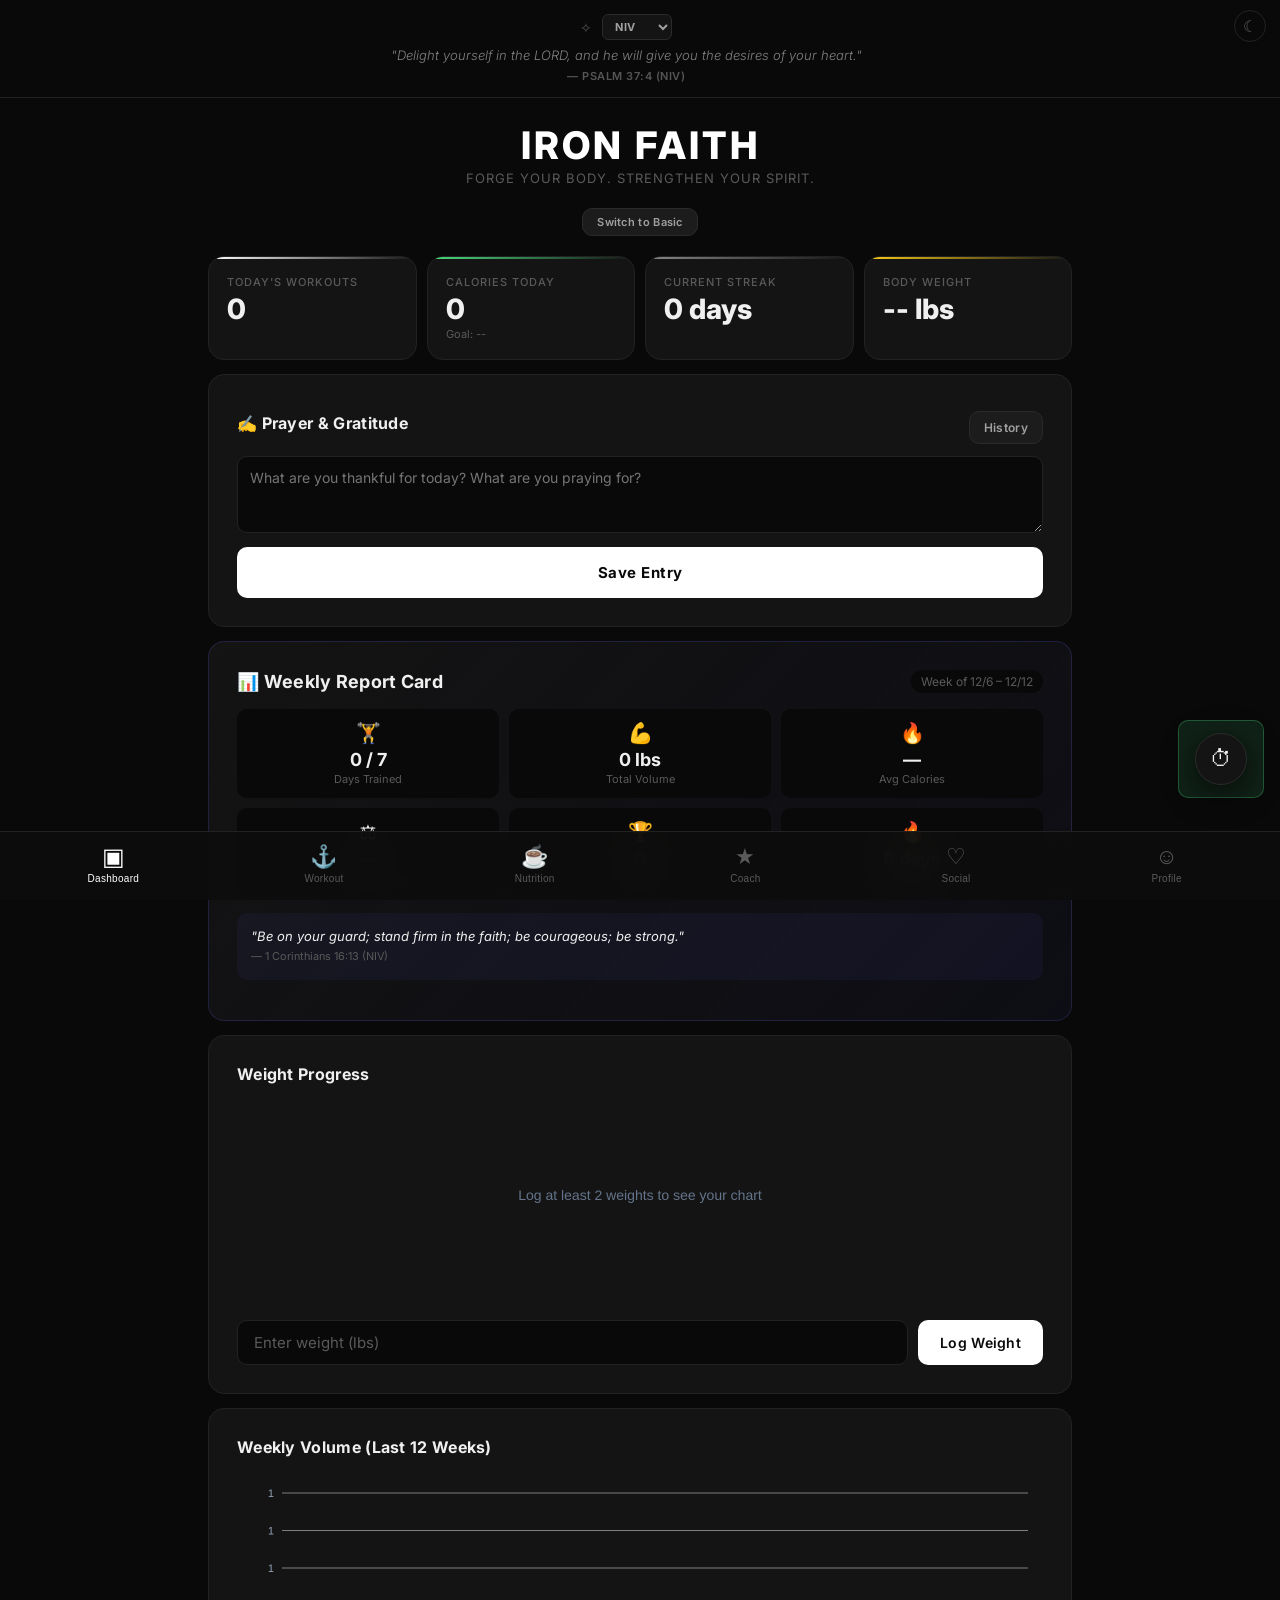
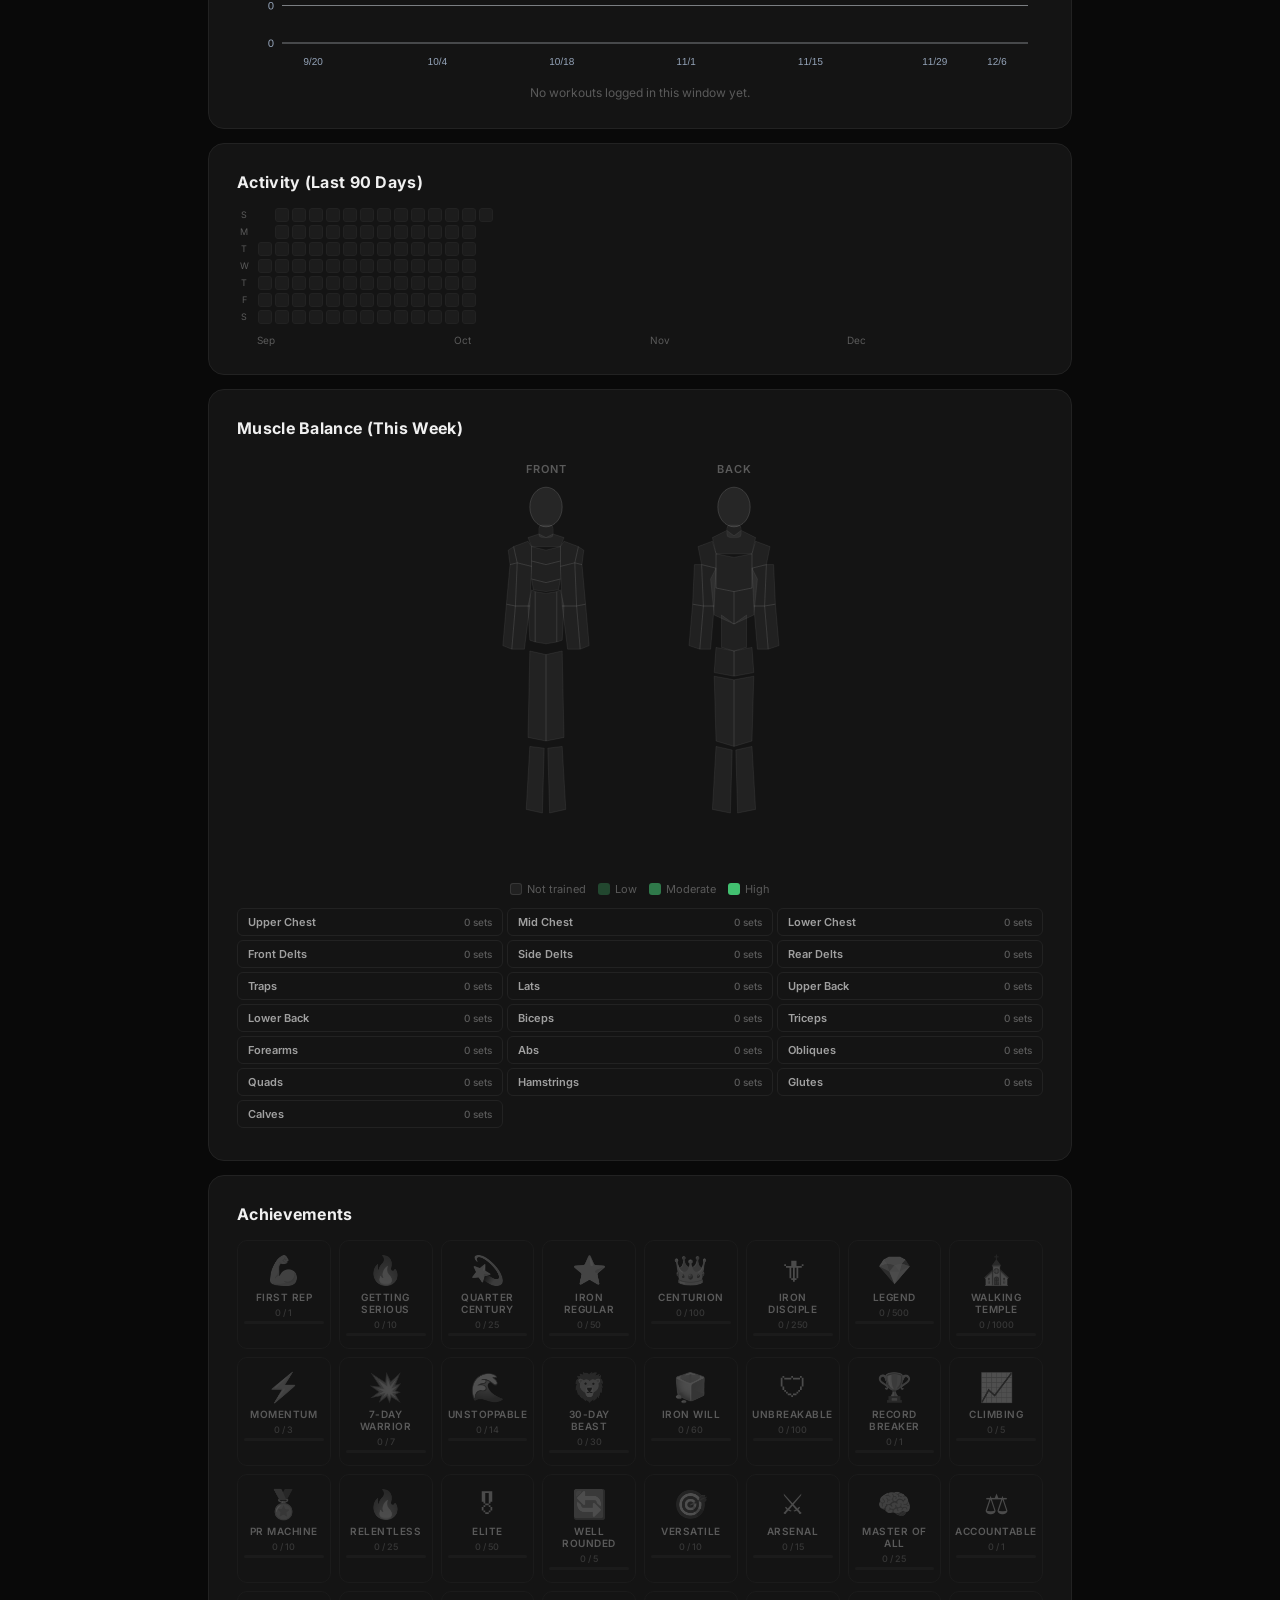
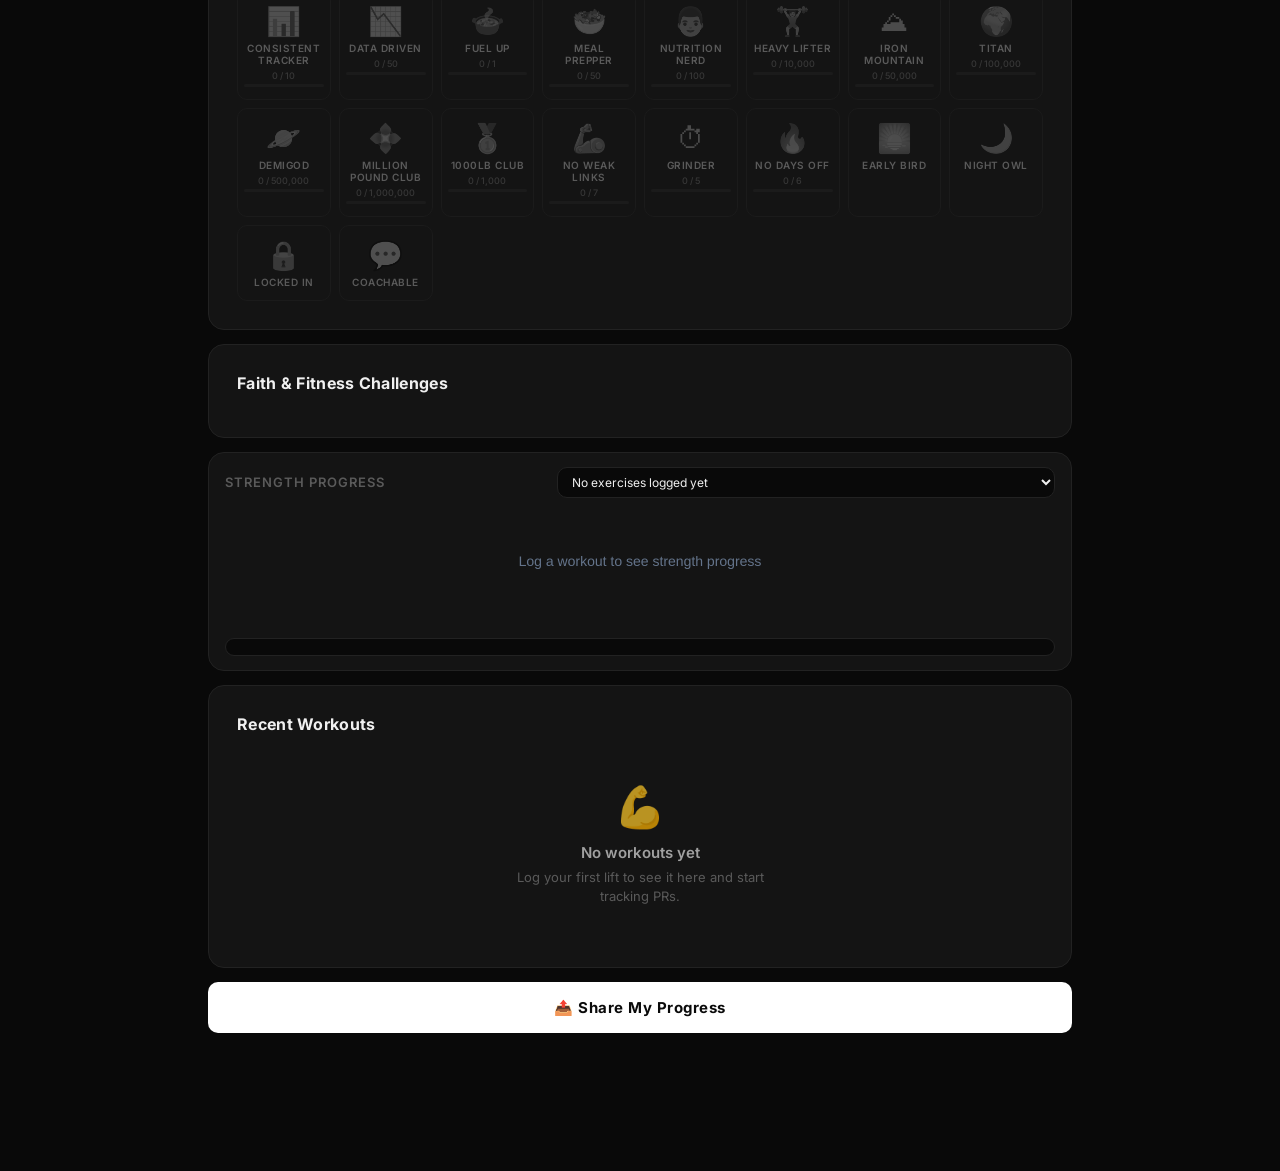
==== index.html @ ccea9f96 "Visual polish: count-up stats, streak fire, tap micro-interactions, set completion animation; compac" ====
<!DOCTYPE html>
<html lang="en">
<head>
    <meta charset="UTF-8">
    <meta name="viewport" content="width=device-width, initial-scale=1.0">
    <title>Iron Faith - Fitness & Faith Tracker</title>
    <link rel="stylesheet" href="styles.css">
    <link href="https://fonts.googleapis.com/css2?family=Inter:wght@300;400;500;600;700&display=swap" rel="stylesheet">
    <link rel="manifest" href="manifest.json">
    <meta name="theme-color" content="#1a1a1a">
    <meta name="apple-mobile-web-app-capable" content="yes">
    <meta name="apple-mobile-web-app-status-bar-style" content="black-translucent">
    <meta name="apple-mobile-web-app-title" content="Iron Faith">
    <link rel="apple-touch-icon" href="icons/icon-192.png">
</head>
<body>
    <!-- Onboarding Overlay -->
    <div id="onboarding" class="onboarding-overlay hidden">
        <div class="onboarding-content">
            <div class="onboarding-steps">
                <span class="step-dot active"></span>
                <span class="step-dot"></span>
                <span class="step-dot"></span>
                <span class="step-dot"></span>
                <span class="step-dot"></span>
                <span class="step-dot"></span>
            </div>
            <div class="onboarding-slide active" data-step="1">
                <div class="onboarding-icon">&#x2694;</div>
                <h1>Iron Faith</h1>
                <p class="onboarding-tagline">Forge your body. Strengthen your spirit.</p>
                <p class="onboarding-verse">"I can do all things through Christ who strengthens me." &mdash; Philippians 4:13</p>
                <button class="btn btn-primary btn-full" onclick="nextOnboardingStep()">Get Started</button>
            </div>
            <div class="onboarding-slide" data-step="2">
                <h2>About You</h2>
                <p class="onboarding-sub">Let's personalize your experience</p>
                <div class="form-group"><label>Your Name</label><input type="text" id="ob-name" placeholder="Enter your name"></div>
                <div class="form-group"><label>Gender</label><div class="unit-toggle"><button class="unit-btn active" id="ob-male" onclick="obSetGender('male')">Male</button><button class="unit-btn" id="ob-female" onclick="obSetGender('female')">Female</button></div></div>
                <div class="form-row"><div class="form-group"><label>Age</label><input type="number" id="ob-age" placeholder="Age"></div><div class="form-group"><label>Weight (lbs)</label><input type="number" id="ob-weight" placeholder="lbs" step="0.1"></div></div>
                <div class="form-group"><label>Height</label><div class="form-row"><input type="number" id="ob-feet" placeholder="Feet" min="3" max="8"><input type="number" id="ob-inches" placeholder="Inches" min="0" max="11"></div></div>
                <button class="btn btn-primary btn-full" onclick="nextOnboardingStep()">Continue</button>
            </div>
            <div class="onboarding-slide" data-step="3">
                <h2>Your Goals</h2>
                <p class="onboarding-sub">What are you training for?</p>
                <div class="form-group"><label>Fitness Goal</label><select id="ob-goal"><option value="lose">Lose Weight</option><option value="maintain">Maintain Weight</option><option value="gain">Build Muscle / Gain Weight</option></select></div>
                <div class="form-group"><label>Activity Level</label><select id="ob-activity"><option value="sedentary">Sedentary (little exercise)</option><option value="light">Lightly Active (1-3 days/week)</option><option value="moderate">Moderately Active (3-5 days/week)</option><option value="active">Very Active (6-7 days/week)</option></select></div>
                <button class="btn btn-primary btn-full" onclick="nextOnboardingStep()">Continue</button>
            </div>
            <div class="onboarding-slide" data-step="4">
                <h2>Your Training</h2>
                <p class="onboarding-sub">Pick what fits you best</p>
                <div class="form-group">
                    <label>Experience Level</label>
                    <div class="ob-choice-grid">
                        <button class="ob-choice" data-ob="experience" data-val="beginner" onclick="obSelectChoice('experience','beginner')">
                            <strong>Beginner</strong>
                            <span>New to lifting or under 1 year</span>
                        </button>
                        <button class="ob-choice" data-ob="experience" data-val="intermediate" onclick="obSelectChoice('experience','intermediate')">
                            <strong>Intermediate</strong>
                            <span>1-3 years consistent training</span>
                        </button>
                        <button class="ob-choice" data-ob="experience" data-val="advanced" onclick="obSelectChoice('experience','advanced')">
                            <strong>Advanced</strong>
                            <span>3+ years, know your numbers</span>
                        </button>
                    </div>
                </div>
                <button class="btn btn-primary btn-full" onclick="nextOnboardingStep()">Continue</button>
            </div>
            <div class="onboarding-slide" data-step="5">
                <h2>Where Do You Train?</h2>
                <p class="onboarding-sub">We'll match a routine to your equipment</p>
                <div class="ob-choice-grid">
                    <button class="ob-choice" data-ob="equipment" data-val="gym" onclick="obSelectChoice('equipment','gym')">
                        <strong>Full Gym</strong>
                        <span>Barbells, machines, cables</span>
                    </button>
                    <button class="ob-choice" data-ob="equipment" data-val="dumbbell" onclick="obSelectChoice('equipment','dumbbell')">
                        <strong>Dumbbells Only</strong>
                        <span>Home gym essentials</span>
                    </button>
                    <button class="ob-choice" data-ob="equipment" data-val="bodyweight" onclick="obSelectChoice('equipment','bodyweight')">
                        <strong>Bodyweight</strong>
                        <span>No equipment needed</span>
                    </button>
                    <button class="ob-choice" data-ob="equipment" data-val="band" onclick="obSelectChoice('equipment','band')">
                        <strong>Resistance Bands</strong>
                        <span>Travel friendly</span>
                    </button>
                </div>
                <button class="btn btn-primary btn-full" onclick="nextOnboardingStep()">Continue</button>
            </div>
            <div class="onboarding-slide" data-step="6">
                <div class="onboarding-icon">&#x1F4AA;</div>
                <h2>You're All Set!</h2>
                <div id="ob-summary" class="ob-summary"></div>
                <div id="ob-routine-suggestion" class="ob-routine-suggestion"></div>
                <p class="onboarding-verse">"For physical training is of some value, but godliness has value for all things." &mdash; 1 Timothy 4:8</p>
                <button class="btn btn-primary btn-full" onclick="completeOnboarding()">Start Training</button>
            </div>
        </div>
    </div>

    <div id="app">
        <!-- Daily Verse Banner -->
        <div id="verse-banner" class="verse-banner">
            <button class="theme-toggle" id="theme-toggle" onclick="toggleTheme()" title="Toggle dark/light mode">&#x263C;</button>
            <div class="verse-top-row">
                <span class="verse-icon">&#x2727;</span>
                <select id="bible-version" class="bible-select" onchange="setBibleVersion(this.value)">
                    <option value="NIV">NIV</option>
                    <option value="KJV">KJV</option>
                    <option value="ESV">ESV</option>
                    <option value="NKJV">NKJV</option>
                    <option value="NLT">NLT</option>
                    <option value="NASB">NASB</option>
                </select>
            </div>
            <p id="daily-verse" class="verse-text"></p>
            <p id="verse-ref" class="verse-ref"></p>
        </div>

        <!-- Header -->
        <header class="app-header">
            <h1>Iron Faith</h1>
            <p class="tagline">Forge your body. Strengthen your spirit.</p>
            <div class="header-actions">
                <a href="basic.html" class="btn btn-sm btn-secondary" style="text-decoration:none;font-size:11px;padding:6px 14px;">Switch to Basic</a>
                <button class="btn btn-sm btn-primary" id="install-btn" onclick="installApp()" style="display:none" title="Install Iron Faith">&#x2B07; Install</button>
            </div>
        </header>

        <!-- Tab Navigation -->
        <nav class="tab-nav">
            <button class="tab-btn active" data-tab="dashboard">
                <span class="tab-icon">&#x25A3;</span>
                <span>Dashboard</span>
            </button>
            <button class="tab-btn" data-tab="workout">
                <span class="tab-icon">&#x2693;</span>
                <span>Workout</span>
            </button>
            <button class="tab-btn" data-tab="calories">
                <span class="tab-icon">&#x2615;</span>
                <span>Nutrition</span>
            </button>
            <button class="tab-btn" data-tab="coach">
                <span class="tab-icon">&#x2605;</span>
                <span>Coach</span>
            </button>
            <button class="tab-btn" data-tab="social">
                <span class="tab-icon">&#x2661;</span>
                <span>Social</span>
            </button>
            <button class="tab-btn" data-tab="profile">
                <span class="tab-icon">&#x263A;</span>
                <span>Profile</span>
            </button>
        </nav>

        <!-- Dashboard Tab -->
        <section id="dashboard" class="tab-content active">
            <div class="stats-grid">
                <div class="stat-card primary">
                    <h3>Today's Workouts</h3>
                    <p class="stat-number" id="today-workouts">0</p>
                </div>
                <div class="stat-card success">
                    <h3>Calories Today</h3>
                    <p class="stat-number" id="today-calories">0</p>
                    <p class="stat-sub" id="calorie-goal-text">Goal: --</p>
                </div>
                <div class="stat-card accent">
                    <h3>Current Streak</h3>
                    <p class="stat-number" id="streak-count">0 days</p>
                </div>
                <div class="stat-card warning">
                    <h3>Body Weight</h3>
                    <p class="stat-number" id="current-weight">-- lbs</p>
                </div>
            </div>

            <div class="card prayer-journal-card">
                <div class="prayer-journal-header">
                    <h2>&#x270D; Prayer &amp; Gratitude</h2>
                    <button class="btn btn-sm btn-secondary" onclick="togglePrayerHistory()" id="prayer-history-toggle">History</button>
                </div>
                <textarea id="prayer-journal-input" placeholder="What are you thankful for today? What are you praying for?" rows="3"></textarea>
                <button class="btn btn-primary btn-full" onclick="savePrayerEntry()">Save Entry</button>
                <div id="prayer-journal-history" class="prayer-journal-history hidden"></div>
            </div>

            <div class="card weekly-report-card" id="weekly-report" style="display:none;">
                <div class="report-header">
                    <h2>&#x1F4CA; Weekly Report Card</h2>
                    <span class="report-week" id="report-week"></span>
                </div>
                <div class="report-stats-grid" id="report-stats-grid"></div>
                <div class="report-verse" id="report-verse"></div>
            </div>

            <div class="card">
                <h2>Weight Progress</h2>
                <canvas id="weight-chart" height="200"></canvas>
                <div class="weight-input-row">
                    <input type="number" id="weight-input" placeholder="Enter weight (lbs)" step="0.1">
                    <button class="btn btn-primary" onclick="logWeight()">Log Weight</button>
                </div>
            </div>

            <div class="card">
                <h2>Weekly Volume (Last 12 Weeks)</h2>
                <canvas id="volume-chart" height="200"></canvas>
                <p class="chart-caption" id="volume-caption"></p>
            </div>

            <div class="card">
                <h2>Activity (Last 90 Days)</h2>
                <div id="calendar-heatmap"></div>
            </div>

            <div class="card">
                <h2>Muscle Balance (This Week)</h2>
                <div id="muscle-heatmap"></div>
            </div>

            <div class="card">
                <h2>Achievements</h2>
                <div id="achievements-grid" class="achievements-grid"></div>
            </div>

            <div class="card">
                <h2>Faith &amp; Fitness Challenges</h2>
                <div id="challenges-container"></div>
            </div>

            <div class="card strength-progress-compact">
                <div class="strength-compact-header">
                    <h3>Strength Progress</h3>
                    <select id="strength-exercise-select"></select>
                </div>
                <canvas id="strength-chart" height="120"></canvas>
                <div id="strength-pr-summary" class="strength-pr-summary"></div>
            </div>

            <div class="card">
                <h2>Recent Workouts</h2>
                <div id="recent-workouts" class="recent-list">
                    <div class="empty-state-card">
                        <div class="empty-state-icon">&#x1F4AA;</div>
                        <p class="empty-state-title">No workouts yet</p>
                        <p class="empty-state-sub">Log your first lift to see it here and start tracking PRs.</p>
                    </div>
                </div>
            </div>

            <button class="btn btn-primary btn-full share-progress-btn" onclick="shareProgress()">&#x1F4E4; Share My Progress</button>
        </section>

        <!-- Workout Tab -->
        <section id="workout" class="tab-content">
            <!-- Workout Hub -->
            <div class="card workout-hub" id="workout-hub-card">
                <div id="todays-workout-banner"></div>
                <div class="hub-grid">
                    <button class="hub-btn" onclick="showHubView('routines')">
                        <span class="hub-icon">&#x1F4D6;</span>
                        <span class="hub-label">My Routines</span>
                    </button>
                    <button class="hub-btn" onclick="showHubView('explore')">
                        <span class="hub-icon">&#x1F50D;</span>
                        <span class="hub-label">Explore</span>
                    </button>
                    <button class="hub-btn" onclick="showHubView('builder')">
                        <span class="hub-icon">&#x270F;</span>
                        <span class="hub-label">Build Routine</span>
                    </button>
                    <button class="hub-btn hub-btn-empty" onclick="showHubView('empty')">
                        <span class="hub-icon">&#x1F4AA;</span>
                        <span class="hub-label">Empty Workout</span>
                    </button>
                </div>
            </div>

            <!-- Hub: My Routines -->
            <div id="hub-routines" class="hub-view hidden">
                <div class="card">
                    <div class="hub-view-header">
                        <h2>My Routines</h2>
                        <button class="btn btn-secondary btn-sm" onclick="hideHubView()">Back</button>
                    </div>
                    <div id="my-routines-list"></div>
                </div>
            </div>

            <!-- Hub: Explore -->
            <div id="hub-explore" class="hub-view hidden">
                <div class="card">
                    <div class="hub-view-header">
                        <h2>Explore Routines</h2>
                        <button class="btn btn-secondary btn-sm" onclick="hideHubView()">Back</button>
                    </div>
                    <div class="explore-filters">
                        <select id="filter-category" onchange="renderExplore()">
                            <option value="">All Categories</option>
                        </select>
                        <select id="filter-level" onchange="renderExplore()">
                            <option value="">All Levels</option>
                            <option value="beginner">Beginner</option>
                            <option value="intermediate">Intermediate</option>
                            <option value="advanced">Advanced</option>
                        </select>
                    </div>
                    <div id="explore-routines-list"></div>
                </div>
            </div>

            <!-- Hub: Routine Detail -->
            <div id="hub-routine-detail" class="hub-view hidden">
                <div class="card">
                    <div class="hub-view-header">
                        <h2 id="routine-detail-title">Routine</h2>
                        <button class="btn btn-secondary btn-sm" onclick="backToRoutineList()">Back</button>
                    </div>
                    <p id="routine-detail-desc" class="routine-detail-desc"></p>
                    <div id="routine-detail-days"></div>
                    <button class="btn btn-secondary btn-full" id="save-routine-btn" style="margin-top:12px;display:none" onclick="saveRoutineToMine()">+ Save to My Routines</button>
                </div>
            </div>

            <!-- Hub: Builder -->
            <div id="hub-builder" class="hub-view hidden">
                <div class="card">
                    <div class="hub-view-header">
                        <h2>Build Your Own Routine</h2>
                        <button class="btn btn-secondary btn-sm" onclick="hideHubView()">Back</button>
                    </div>
                    <div class="form-group">
                        <label>Routine Name</label>
                        <input type="text" id="builder-name" placeholder="My Custom Routine">
                    </div>
                    <div id="builder-days"></div>
                    <button class="btn btn-secondary btn-full" onclick="builderAddDay()" style="margin-top:8px">+ Add Day</button>
                    <button class="btn btn-primary btn-full" onclick="saveBuiltRoutine()" style="margin-top:8px">Save Routine</button>
                </div>
            </div>

            <!-- Active Workout Session -->
            <div id="active-workout" class="card hidden">
                <div class="active-workout-header">
                    <div>
                        <h2 id="active-workout-title">Workout</h2>
                        <span class="active-workout-time" id="active-workout-time">0:00</span>
                    </div>
                    <button class="btn btn-secondary btn-sm" onclick="endActiveWorkout()">End</button>
                </div>
                <div id="active-rest-timer" class="rest-timer hidden">
                    <span id="rest-timer-text">Rest: 0:00</span>
                    <button class="btn btn-secondary btn-sm" onclick="skipRest()">Skip</button>
                </div>
                <div id="active-exercises"></div>
                <button class="btn btn-primary btn-full" onclick="finishActiveWorkout()" style="margin-top:14px">Finish Workout</button>
            </div>

            <!-- Template Session (legacy, hidden) -->
            <div id="template-session" class="card hidden">
                <div class="template-session-header">
                    <h2 id="template-session-title">Routine Session</h2>
                    <button class="btn btn-secondary btn-sm" onclick="cancelTemplateSession()">Cancel</button>
                </div>
                <div id="template-exercises"></div>
                <button class="btn btn-primary btn-full" onclick="finishTemplateSession()" style="margin-top:14px">Finish Workout</button>
            </div>

            <div class="card" id="log-workout-card">
                <h2>Log Workout</h2>
                <div class="form-group">
                    <label>Exercise Name</label>
                    <input type="text" id="exercise-name" placeholder="e.g., Bench Press" list="exercise-suggestions">
                    <datalist id="exercise-suggestions">
                        <!-- Chest -->
                        <option value="Bench Press">
                        <option value="Incline Bench Press">
                        <option value="Decline Bench Press">
                        <option value="Dumbbell Bench Press">
                        <option value="Incline Dumbbell Press">
                        <option value="Dumbbell Fly">
                        <option value="Cable Fly">
                        <option value="Chest Dips">
                        <option value="Push-ups">
                        <option value="Machine Chest Press">
                        <option value="Pec Deck">
                        <!-- Back -->
                        <option value="Deadlift">
                        <option value="Romanian Deadlift">
                        <option value="Sumo Deadlift">
                        <option value="Barbell Row">
                        <option value="Dumbbell Row">
                        <option value="Pendlay Row">
                        <option value="T-Bar Row">
                        <option value="Seated Cable Row">
                        <option value="Lat Pulldown">
                        <option value="Pull-ups">
                        <option value="Chin-ups">
                        <option value="Face Pulls">
                        <option value="Straight Arm Pulldown">
                        <option value="Hyperextensions">
                        <option value="Good Mornings">
                        <!-- Shoulders -->
                        <option value="Overhead Press">
                        <option value="Seated Dumbbell Press">
                        <option value="Arnold Press">
                        <option value="Lateral Raises">
                        <option value="Front Raises">
                        <option value="Rear Delt Fly">
                        <option value="Cable Lateral Raise">
                        <option value="Upright Row">
                        <option value="Shrugs">
                        <option value="Barbell Shrugs">
                        <option value="Machine Shoulder Press">
                        <!-- Legs -->
                        <option value="Squat">
                        <option value="Front Squat">
                        <option value="Goblet Squat">
                        <option value="Bulgarian Split Squat">
                        <option value="Hack Squat">
                        <option value="Leg Press">
                        <option value="Lunges">
                        <option value="Walking Lunges">
                        <option value="Reverse Lunges">
                        <option value="Leg Extension">
                        <option value="Leg Curl">
                        <option value="Seated Leg Curl">
                        <option value="Hip Thrust">
                        <option value="Glute Bridge">
                        <option value="Calf Raises">
                        <option value="Seated Calf Raise">
                        <option value="Step-ups">
                        <option value="Box Jumps">
                        <option value="Leg Press Calf Raise">
                        <!-- Arms -->
                        <option value="Bicep Curls">
                        <option value="Hammer Curls">
                        <option value="Preacher Curls">
                        <option value="Concentration Curls">
                        <option value="Incline Dumbbell Curl">
                        <option value="EZ Bar Curl">
                        <option value="Cable Curl">
                        <option value="Spider Curls">
                        <option value="Tricep Pushdown">
                        <option value="Overhead Tricep Extension">
                        <option value="Skull Crushers">
                        <option value="Close Grip Bench Press">
                        <option value="Tricep Dips">
                        <option value="Tricep Kickbacks">
                        <option value="Cable Overhead Extension">
                        <option value="Diamond Push-ups">
                        <!-- Core -->
                        <option value="Plank">
                        <option value="Crunches">
                        <option value="Hanging Leg Raise">
                        <option value="Cable Crunch">
                        <option value="Ab Wheel Rollout">
                        <option value="Russian Twist">
                        <option value="Bicycle Crunches">
                        <option value="Leg Raises">
                        <option value="Woodchoppers">
                        <option value="Pallof Press">
                        <option value="Dead Bug">
                        <option value="Mountain Climbers">
                        <!-- Compound / Olympic -->
                        <option value="Power Clean">
                        <option value="Clean and Jerk">
                        <option value="Snatch">
                        <option value="Thruster">
                        <option value="Kettlebell Swing">
                        <option value="Turkish Get-up">
                        <option value="Farmers Walk">
                        <!-- Cardio / Conditioning -->
                        <option value="Battle Ropes">
                        <option value="Sled Push">
                        <option value="Sled Pull">
                        <option value="Burpees">
                        <option value="Jump Rope">
                        <option value="Rowing Machine">
                    </datalist>
                </div>

                <div id="sets-container">
                    <div class="set-row" data-set="1">
                        <span class="set-label">Set 1</span>
                        <input type="number" class="set-weight" placeholder="Weight" step="2.5">
                        <span class="x-label">x</span>
                        <input type="number" class="set-reps" placeholder="Reps">
                    </div>
                </div>

                <div class="btn-row">
                    <button class="btn btn-secondary" onclick="addSet()">+ Add Set</button>
                    <button class="btn btn-secondary" onclick="removeSet()">- Remove Set</button>
                </div>

                <button class="btn btn-primary btn-full" onclick="logExercise()">Save Exercise</button>
            </div>

            <!-- Progressive Overload Tracker -->
            <div class="card">
                <h2>Progressive Overload Tracker</h2>
                <p class="card-description">Track your strength gains over time</p>
                <div class="form-group">
                    <label>Select Exercise</label>
                    <select id="overload-exercise" onchange="showOverloadData()">
                        <option value="">-- Choose Exercise --</option>
                    </select>
                </div>
                <div id="overload-display">
                    <div id="overload-stats" class="overload-stats hidden">
                        <div class="overload-stat">
                            <span class="label">First Logged</span>
                            <span class="value" id="overload-first">--</span>
                        </div>
                        <div class="overload-stat">
                            <span class="label">Best Weight</span>
                            <span class="value" id="overload-best">--</span>
                        </div>
                        <div class="overload-stat">
                            <span class="label">Latest Weight</span>
                            <span class="value" id="overload-latest">--</span>
                        </div>
                        <div class="overload-stat progress-stat">
                            <span class="label">Progress</span>
                            <span class="value" id="overload-progress">--</span>
                        </div>
                    </div>
                    <canvas id="overload-chart" height="200" class="hidden"></canvas>
                </div>
            </div>

            <!-- Today's Session -->
            <div class="card">
                <h2>Today's Session</h2>
                <div id="todays-exercises" class="exercise-log">
                    <div class="empty-state-card">
                        <div class="empty-state-icon">&#x2693;</div>
                        <p class="empty-state-title">Nothing logged today</p>
                        <p class="empty-state-sub">Pick a routine from the hub above or log a freestyle exercise below.</p>
                    </div>
                </div>
            </div>
            <button class="btn btn-secondary btn-full" onclick="saveAsTemplate()" id="save-template-btn" style="display:none">Save Session as Routine</button>

            <!-- Custom Exercises -->
            <div class="card">
                <div class="custom-exercises-header" onclick="toggleCustomExercises()">
                    <h2>My Custom Exercises</h2>
                    <span class="toggle-arrow" id="custom-ex-arrow">&#x25BC;</span>
                </div>
                <div id="custom-exercises-panel" class="hidden">
                    <div class="custom-ex-form">
                        <input type="text" id="custom-ex-name" placeholder="Exercise name">
                        <select id="custom-ex-muscle">
                            <option value="chest">Chest</option>
                            <option value="back">Back</option>
                            <option value="shoulders">Shoulders</option>
                            <option value="legs">Legs</option>
                            <option value="biceps">Biceps</option>
                            <option value="triceps">Triceps</option>
                            <option value="core">Core</option>
                        </select>
                        <button class="btn btn-primary btn-sm" onclick="addCustomExercise()">Add</button>
                    </div>
                    <div id="custom-exercises-list" class="custom-exercises-list"></div>
                </div>
            </div>
        </section>

        <!-- Calories Tab -->
        <section id="calories" class="tab-content">
            <div class="card">
                <h2>Log Meal</h2>
                <div class="form-group" style="position:relative;">
                    <label>Meal / Food Name</label>
                    <input type="text" id="meal-name" placeholder="e.g., Chicken Breast" autocomplete="off" oninput="onFoodSearch(this.value)" onfocus="onFoodSearch(this.value)">
                    <div id="food-suggestions" class="food-suggestions"></div>
                </div>
                <div id="food-serving-row" class="form-row" style="display:none;">
                    <div class="form-group">
                        <label>Serving Size</label>
                        <span id="food-serving-label" style="font-size:12px;color:var(--text-muted);display:block;margin-bottom:4px;"></span>
                        <input type="number" id="food-servings" value="1" min="0.25" step="0.25" placeholder="# of servings" oninput="onServingsChange()">
                    </div>
                </div>
                <div class="form-row">
                    <div class="form-group">
                        <label>Calories</label>
                        <input type="number" id="meal-calories" placeholder="kcal">
                    </div>
                    <div class="form-group">
                        <label>Protein (g)</label>
                        <input type="number" id="meal-protein" placeholder="g">
                    </div>
                </div>
                <div class="form-row">
                    <div class="form-group">
                        <label>Carbs (g)</label>
                        <input type="number" id="meal-carbs" placeholder="g">
                    </div>
                    <div class="form-group">
                        <label>Fat (g)</label>
                        <input type="number" id="meal-fat" placeholder="g">
                    </div>
                </div>
                <div class="form-row" style="gap:8px;">
                    <button class="btn btn-primary btn-full" onclick="logMeal()">Log Meal</button>
                    <button class="btn btn-secondary btn-full" onclick="openBarcodeScanner()" style="flex:0 0 auto;padding:10px 16px;" title="Scan Barcode">&#x1F4F7; Scan</button>
                </div>
            </div>

            <!-- Barcode Scanner Modal -->
            <div id="barcode-modal" class="barcode-modal" style="display:none;">
                <div class="barcode-modal-content">
                    <div class="barcode-modal-header">
                        <h3>Scan Barcode</h3>
                        <button class="btn btn-secondary" onclick="closeBarcodeScanner()" style="padding:4px 12px;">&#x2715;</button>
                    </div>
                    <div id="barcode-reader"></div>
                    <div id="barcode-status" class="barcode-status">Point your camera at a barcode</div>
                    <div id="barcode-result" class="barcode-result" style="display:none;"></div>
                </div>
            </div>

            <!-- Daily Nutrition Summary -->
            <div class="card">
                <h2>Today's Nutrition</h2>
                <div class="macro-bars">
                    <div class="macro-bar-group">
                        <div class="macro-header">
                            <span>Calories</span>
                            <span id="cal-count">0 / --</span>
                        </div>
                        <div class="progress-bar">
                            <div class="progress-fill cal-fill" id="cal-bar" style="width: 0%"></div>
                        </div>
                    </div>
                    <div class="macro-bar-group">
                        <div class="macro-header">
                            <span>Protein</span>
                            <span id="protein-count">0g</span>
                        </div>
                        <div class="progress-bar">
                            <div class="progress-fill protein-fill" id="protein-bar" style="width: 0%"></div>
                        </div>
                    </div>
                    <div class="macro-bar-group">
                        <div class="macro-header">
                            <span>Carbs</span>
                            <span id="carbs-count">0g</span>
                        </div>
                        <div class="progress-bar">
                            <div class="progress-fill carbs-fill" id="carbs-bar" style="width: 0%"></div>
                        </div>
                    </div>
                    <div class="macro-bar-group">
                        <div class="macro-header">
                            <span>Fat</span>
                            <span id="fat-count">0g</span>
                        </div>
                        <div class="progress-bar">
                            <div class="progress-fill fat-fill" id="fat-bar" style="width: 0%"></div>
                        </div>
                    </div>
                </div>
            </div>

            <div class="card">
                <h2>Meals Today</h2>
                <div id="meals-list" class="meals-list">
                    <div class="empty-state-card">
                        <div class="empty-state-icon">&#x1F37D;</div>
                        <p class="empty-state-title">No meals logged today</p>
                        <p class="empty-state-sub">Search the food database or add a meal manually to track your calories.</p>
                    </div>
                </div>
            </div>
        </section>

        <!-- Coach Tab -->
        <section id="coach" class="tab-content">
            <div class="coach-chat-header">
                <div class="coach-avatar-sm">&#x2605;</div>
                <div>
                    <h2>Iron Faith Coach</h2>
                    <p class="coach-status">Personalized guidance powered by your data</p>
                </div>
            </div>

            <div class="quick-actions">
                <button class="quick-btn" onclick="coachAsk('Generate a workout plan for me')">Workout Plan</button>
                <button class="quick-btn" onclick="coachAsk('Create a meal plan for me')">Meal Plan</button>
                <button class="quick-btn" onclick="coachAsk('What should I eat to fill my macros')">What to Eat</button>
                <button class="quick-btn" onclick="coachAsk('Analyze my progress')">My Progress</button>
                <button class="quick-btn" onclick="coachAsk('What should I work on next?')">What Next?</button>
                <button class="quick-btn" onclick="coachAsk('Help me break through a plateau')">Plateau Help</button>
                <button class="quick-btn" onclick="coachAsk('How is my nutrition looking?')">Nutrition Check</button>
                <button class="quick-btn" onclick="coachAsk('What is my estimated max?')">My 1RM</button>
                <button class="quick-btn" onclick="coachAsk('Weekly recap')">Weekly Recap</button>
                <button class="quick-btn" onclick="coachAsk('How is my consistency?')">My Streak</button>
                <button class="quick-btn" onclick="coachAsk('Warm-up routine')">Warm-Up</button>
                <button class="quick-btn" onclick="coachAsk('Weak point analysis')">Weak Points</button>
                <button class="quick-btn" onclick="document.getElementById('coach-photo-input').click()">Attach Photo</button>
            </div>

            <div id="coach-messages" class="coach-messages">
                <!-- Messages appear here -->
            </div>

            <div class="coach-input-area">
                <button class="btn btn-secondary coach-photo-btn" onclick="document.getElementById('coach-photo-input').click()" title="Add photo">&#x1F4F7;</button>
                <input type="file" id="coach-photo-input" accept="image/*" style="display:none" onchange="handleCoachPhoto(event)">
                <input type="text" id="coach-input" placeholder="Ask your coach anything..." onkeydown="if(event.key==='Enter')sendCoachMessage()">
                <button class="btn btn-primary coach-send-btn" onclick="sendCoachMessage()">&#x27A4;</button>
            </div>
            <div id="coach-photo-preview" class="coach-photo-preview hidden">
                <img id="coach-preview-img" src="">
                <button class="photo-preview-remove" onclick="removeCoachPhoto()">&times;</button>
                <span class="photo-preview-label">Photo attached</span>
            </div>
        </section>

        <!-- Social Tab -->
        <section id="social" class="tab-content">
            <!-- Auth (not logged in) -->
            <div id="social-auth" class="hidden">
                <div class="card" style="text-align:center;padding:30px 22px">
                    <div style="font-size:40px;margin-bottom:10px">&#x2661;</div>
                    <h2 style="margin-bottom:6px">Join the Community</h2>
                    <p style="color:var(--text-muted);font-size:13px">Connect with friends, share your lifts, stay accountable together.</p>
                </div>
                <div class="card">
                    <div class="auth-tabs">
                        <button class="auth-tab active" onclick="showAuthTab('login')">Log In</button>
                        <button class="auth-tab" onclick="showAuthTab('signup')">Sign Up</button>
                    </div>
                    <div id="auth-login">
                        <div class="form-group"><label>Email</label><input type="email" id="login-email" placeholder="you@email.com"></div>
                        <div class="form-group"><label>Password</label><input type="password" id="login-password" placeholder="Password" onkeydown="if(event.key==='Enter')socialSignIn()"></div>
                        <button class="btn btn-primary btn-full" onclick="socialSignIn()">Log In</button>
                    </div>
                    <div id="auth-signup" class="hidden">
                        <div class="form-group"><label>Display Name</label><input type="text" id="signup-name" placeholder="Your name"></div>
                        <div class="form-group"><label>Email</label><input type="email" id="signup-email" placeholder="you@email.com"></div>
                        <div class="form-group"><label>Password</label><input type="password" id="signup-password" placeholder="6+ characters" onkeydown="if(event.key==='Enter')socialSignUp()"></div>
                        <button class="btn btn-primary btn-full" onclick="socialSignUp()">Create Account</button>
                    </div>
                </div>
            </div>

            <!-- Username Setup -->
            <div id="social-setup" class="hidden">
                <div class="card" style="text-align:center">
                    <div style="font-size:40px;margin-bottom:10px">&#x1F44B;</div>
                    <h2>Welcome, <span id="setup-display-name"></span>!</h2>
                    <p style="color:var(--text-muted);font-size:13px;margin-bottom:20px">Choose a username so friends can find you.</p>
                    <div class="form-group" style="text-align:left"><label>Username</label><input type="text" id="setup-username" placeholder="e.g., ironfaith_jared" maxlength="20" oninput="this.value=this.value.toLowerCase().replace(/[^a-z0-9_]/g,'')"></div>
                    <button class="btn btn-primary btn-full" onclick="setupUsername()">Let's Go</button>
                </div>
            </div>

            <!-- Main Social -->
            <div id="social-main" class="hidden">
                <div class="social-profile-banner">
                    <div>
                        <strong id="social-display-name">Name</strong>
                        <span id="social-username" class="social-handle">@username</span>
                    </div>
                </div>

                <div class="social-nav">
                    <button class="social-nav-btn active" onclick="showSocialView('feed')">Feed</button>
                    <button class="social-nav-btn" onclick="showSocialView('friends')">Friends <span id="request-badge" class="request-badge hidden">0</span></button>
                    <button class="social-nav-btn" onclick="showSocialView('profile')">Profile</button>
                </div>

                <button class="btn btn-primary btn-full" onclick="openPostModal()" style="margin-bottom:14px">&#x1F4F8; Post a Lift</button>

                <!-- Feed -->
                <div id="social-feed" class="social-view">
                    <div id="feed-posts"><p class="empty-state">Loading feed...</p></div>
                </div>

                <!-- Friends -->
                <div id="social-friends" class="social-view hidden"></div>

                <!-- Profile -->
                <div id="social-profile" class="social-view hidden"></div>
            </div>
        </section>

        <!-- Post Modal -->
        <div id="post-modal" class="share-modal hidden">
            <div class="share-modal-content" style="max-width:500px">
                <button class="share-modal-close" onclick="closePostModal()">&times;</button>
                <h2 style="margin-bottom:14px">Post a Lift</h2>
                <div id="post-stats-preview"></div>
                <div class="form-group" style="margin-top:14px">
                    <label>Photo</label>
                    <input type="file" id="post-photo-input" accept="image/*" capture="environment" onchange="previewPostPhoto(event)" style="padding:10px">
                </div>
                <div id="post-photo-preview"></div>
                <div class="form-group">
                    <label>Caption</label>
                    <input type="text" id="post-caption" placeholder="Hit a new PR today!" maxlength="280">
                </div>
                <div class="form-group">
                    <label>Share a Word</label>
                    <div class="verse-message-tabs">
                        <button class="verse-tab active" id="verse-tab-btn" onclick="showVerseTab('verse')">Bible Verse</button>
                        <button class="verse-tab" id="message-tab-btn" onclick="showVerseTab('message')">Message</button>
                    </div>
                    <div id="verse-picker">
                        <input type="text" id="verse-search" placeholder="Search verses..." oninput="filterVerses(this.value)">
                        <select id="verse-select" onchange="previewVerse()">
                            <option value="">-- Select a verse (optional) --</option>
                        </select>
                        <div id="verse-preview" class="verse-preview hidden"></div>
                    </div>
                    <div id="message-input-area" class="hidden">
                        <input type="text" id="post-message" placeholder="Share an encouraging word..." maxlength="200">
                    </div>
                </div>
                <button class="btn btn-primary btn-full" id="post-submit-btn" onclick="submitPost()">Post</button>
            </div>
        </div>

        <!-- Profile Tab -->
        <section id="profile" class="tab-content">
            <div class="card">
                <h2>Your Profile</h2>
                <div class="form-group">
                    <label>Units</label>
                    <div class="unit-toggle">
                        <button class="unit-btn active" id="unit-imperial" onclick="setUnits('imperial')">Imperial (lbs/ft)</button>
                        <button class="unit-btn" id="unit-metric" onclick="setUnits('metric')">Metric (kg/cm)</button>
                    </div>
                </div>
                <div class="form-group">
                    <label>Name</label>
                    <input type="text" id="profile-name" placeholder="Your name">
                </div>
                <div class="form-group">
                    <label>Gender</label>
                    <div class="unit-toggle">
                        <button class="unit-btn active" id="gender-male" onclick="setGender('male')">Male</button>
                        <button class="unit-btn" id="gender-female" onclick="setGender('female')">Female</button>
                    </div>
                </div>
                <div class="form-row">
                    <div class="form-group">
                        <label>Age</label>
                        <input type="number" id="profile-age" placeholder="Age">
                    </div>
                    <div class="form-group">
                        <label id="weight-label">Weight (lbs)</label>
                        <input type="number" id="profile-weight" placeholder="e.g., 180" step="0.1">
                    </div>
                </div>
                <div class="form-group" id="height-group">
                    <label>Height</label>
                    <div class="form-row" id="height-imperial">
                        <div class="height-input-group">
                            <input type="number" id="profile-height-feet" placeholder="Feet" min="3" max="8">
                            <span class="input-suffix">ft</span>
                        </div>
                        <div class="height-input-group">
                            <input type="number" id="profile-height-inches" placeholder="Inches" min="0" max="11">
                            <span class="input-suffix">in</span>
                        </div>
                    </div>
                    <div class="height-input-group hidden" id="height-metric">
                        <input type="number" id="profile-height-cm" placeholder="e.g., 175" step="1">
                        <span class="input-suffix">cm</span>
                    </div>
                </div>
                <div class="form-group">
                    <label>Fitness Goal</label>
                    <select id="profile-goal">
                        <option value="lose">Lose Weight</option>
                        <option value="maintain">Maintain Weight</option>
                        <option value="gain">Build Muscle / Gain Weight</option>
                    </select>
                </div>
                <div class="form-group">
                    <label>Activity Level</label>
                    <select id="profile-activity">
                        <option value="sedentary">Sedentary (little exercise)</option>
                        <option value="light">Lightly Active (1-3 days/week)</option>
                        <option value="moderate">Moderately Active (3-5 days/week)</option>
                        <option value="active">Very Active (6-7 days/week)</option>
                    </select>
                </div>
                <div class="form-group">
                    <label>Daily Calorie Goal</label>
                    <input type="number" id="profile-calories" placeholder="Auto-calculated or manual">
                    <button class="btn btn-secondary btn-sm" onclick="calculateCalories()">Auto-Calculate</button>
                </div>
                <div class="form-group">
                    <label>Daily Protein Goal (g)</label>
                    <input type="number" id="profile-protein" placeholder="e.g., 150">
                </div>
                <button class="btn btn-primary btn-full" onclick="saveProfile()">Save Profile</button>
            </div>

            <div class="card">
                <h2>Data Management</h2>
                <div class="btn-row">
                    <button class="btn btn-secondary" onclick="exportData()">Export Data</button>
                    <button class="btn btn-secondary" onclick="document.getElementById('import-file').click()">Import Data</button>
                    <input type="file" id="import-file" accept=".json" style="display:none" onchange="importData(event)">
                </div>
                <div class="btn-row" style="margin-top:8px">
                    <button class="btn btn-danger" onclick="clearAllData()">Clear All Data</button>
                </div>
            </div>
        </section>
    </div>

    <!-- Rest Timer -->
    <div id="rest-timer" class="rest-timer">
        <button class="rest-timer-toggle" onclick="toggleRestTimer()">
            <span id="rest-timer-icon">&#x23F1;</span>
            <span id="rest-timer-mini" class="rest-timer-mini hidden"></span>
        </button>
        <div class="rest-timer-panel hidden">
            <div class="rest-timer-display">
                <svg class="timer-ring" viewBox="0 0 100 100">
                    <circle class="timer-ring-bg" cx="50" cy="50" r="45"/>
                    <circle class="timer-ring-progress" id="timer-ring-progress" cx="50" cy="50" r="45"/>
                </svg>
                <span class="timer-time" id="timer-time">0:00</span>
            </div>
            <div class="rest-timer-presets">
                <button onclick="startRestTimer(30)">0:30</button>
                <button onclick="startRestTimer(60)">1:00</button>
                <button onclick="startRestTimer(90)">1:30</button>
                <button onclick="startRestTimer(120)">2:00</button>
                <button onclick="startRestTimer(180)">3:00</button>
            </div>
            <button class="btn btn-secondary btn-sm" onclick="stopRestTimer()" id="stop-timer-btn" style="display:none;width:100%;margin-top:8px">Stop Timer</button>
        </div>
    </div>

    <!-- Share Progress Modal -->
    <!-- Exercise Info Modal -->
    <div id="exercise-info-modal" class="exercise-info-modal hidden" onclick="closeExerciseInfo(event)">
        <div class="exercise-info-content" onclick="event.stopPropagation()">
            <button class="exercise-info-close" onclick="closeExerciseInfo()">&times;</button>
            <h2 id="exercise-info-name"></h2>
            <div id="exercise-info-body"></div>
        </div>
    </div>

    <div id="share-modal" class="share-modal hidden">
        <div class="share-modal-content">
            <button class="share-modal-close" onclick="closeShareModal()">&times;</button>
            <canvas id="progress-card-canvas" width="600" height="800"></canvas>
            <div class="share-modal-actions">
                <button class="btn btn-primary" onclick="shareCardImage()">Share</button>
                <button class="btn btn-secondary" onclick="downloadCard()">Download</button>
            </div>
        </div>
    </div>

    <script src="https://cdn.jsdelivr.net/npm/@supabase/supabase-js@2"></script>
    <script src="food-db.js"></script>
    <script src="https://cdn.jsdelivr.net/npm/@tensorflow/tfjs-core"></script>
    <script src="https://cdn.jsdelivr.net/npm/@tensorflow/tfjs-converter"></script>
    <script src="https://cdn.jsdelivr.net/npm/@tensorflow/tfjs-backend-webgl"></script>
    <script src="https://cdn.jsdelivr.net/npm/@tensorflow-models/pose-detection"></script>
    <script src="https://unpkg.com/html5-qrcode@2.3.8/html5-qrcode.min.js"></script>
    <script src="food-db.js"></script>
    <script src="routines.js"></script>
    <script src="exercise-info.js"></script>
    <script src="app.js"></script>
    <script src="photos.js"></script>
    <script src="coach.js"></script>
    <script src="social.js"></script>
</body>
</html>
---- styles.css ----
:root {
    --bg: #090909;
    --card-bg: #141414;
    --card-bg-elevated: #1c1c1c;
    --text: #f0f0f0;
    --text-secondary: #a0a0a0;
    --text-muted: #5a5a5a;
    --border: #222222;
    --border-light: #2a2a2a;
    --accent: #e0e0e0;
    --accent-dim: #888888;
    --success: #4ade80;
    --warning: #facc15;
    --danger: #f87171;
    --shadow: 0 2px 8px rgba(0,0,0,0.5);
    --shadow-lg: 0 8px 32px rgba(0,0,0,0.7);
    --radius: 16px;
    --radius-sm: 10px;
    --radius-xs: 6px;
    --transition: 0.2s cubic-bezier(0.4, 0, 0.2, 1);
}

* {
    margin: 0;
    padding: 0;
    box-sizing: border-box;
}

html {
    -webkit-tap-highlight-color: transparent;
}

body {
    font-family: 'Inter', -apple-system, BlinkMacSystemFont, 'Segoe UI', sans-serif;
    background: var(--bg);
    color: var(--text);
    width: 100%;
    margin: 0;
    padding-bottom: 90px;
    min-height: 100vh;
    -webkit-font-smoothing: antialiased;
    -moz-osx-font-smoothing: grayscale;
}

/* ========== VERSE BANNER ========== */
.verse-banner {
    background: var(--bg);
    color: var(--text-secondary);
    padding: 14px 48px 14px 20px;
    text-align: center;
    position: relative;
    border-bottom: 1px solid var(--border);
}

.verse-top-row {
    display: flex;
    align-items: center;
    justify-content: center;
    gap: 10px;
}

.bible-select {
    width: auto;
    padding: 4px 8px;
    font-size: 11px;
    font-weight: 700;
    letter-spacing: 0.5px;
    background: var(--card-bg);
    color: var(--text-secondary);
    border: 1px solid var(--border-light);
    border-radius: 6px;
    cursor: pointer;
    text-transform: uppercase;
}

.bible-select:focus {
    outline: none;
    border-color: var(--text-muted);
}

.verse-icon {
    font-size: 14px;
    opacity: 0.5;
}

.verse-text {
    font-size: 13px;
    font-style: italic;
    line-height: 1.5;
    margin: 6px 0 3px;
    font-weight: 300;
    opacity: 0.8;
}

.verse-ref {
    font-size: 11px;
    font-weight: 600;
    opacity: 0.5;
    letter-spacing: 0.5px;
    text-transform: uppercase;
}

/* ========== HEADER ========== */
.app-header {
    text-align: center;
    padding: 28px 20px 20px;
}

.app-header h1 {
    font-size: 32px;
    font-weight: 800;
    color: #ffffff;
    letter-spacing: 3px;
    text-transform: uppercase;
    line-height: 1;
}

.tagline {
    color: var(--text-muted);
    font-size: 13px;
    margin-top: 6px;
    letter-spacing: 1px;
    text-transform: uppercase;
    font-weight: 400;
}

.header-actions {
    display: flex;
    gap: 8px;
    justify-content: center;
    margin-top: 14px;
}

.header-actions .btn {
    display: inline-flex;
    align-items: center;
    gap: 4px;
}

/* ========== TAB NAVIGATION ========== */
.tab-nav {
    display: flex;
    position: fixed;
    bottom: 0;
    left: 0;
    right: 0;
    width: 100%;
    background: rgba(14, 14, 14, 0.92);
    backdrop-filter: blur(20px);
    -webkit-backdrop-filter: blur(20px);
    border-top: 1px solid var(--border);
    padding: 6px 8px 10px;
    z-index: 100;
}

.tab-btn {
    flex: 1;
    display: flex;
    flex-direction: column;
    align-items: center;
    gap: 3px;
    padding: 6px 4px;
    border: none;
    background: none;
    color: var(--text-muted);
    font-size: 10px;
    font-weight: 500;
    cursor: pointer;
    border-radius: 8px;
    transition: color var(--transition);
    letter-spacing: 0.3px;
}

.tab-btn.active {
    color: #ffffff;
}

.tab-icon {
    font-size: 22px;
    transition: transform var(--transition);
}

.tab-btn.active .tab-icon {
    transform: scale(1.1);
}

/* ========== TAB CONTENT ========== */
.tab-content {
    display: none;
    padding: 0 16px 16px;
    max-width: 960px;
    margin: 0 auto;
    animation: fadeIn 0.25s ease;
}

.tab-content.active {
    display: block;
}

@keyframes fadeIn {
    from { opacity: 0; transform: translateY(6px); }
    to { opacity: 1; transform: translateY(0); }
}

/* ========== CARDS ========== */
.card {
    background: var(--card-bg);
    border-radius: var(--radius);
    padding: 22px;
    margin-bottom: 14px;
    border: 1px solid var(--border);
}

.card h2 {
    font-size: 16px;
    font-weight: 700;
    margin-bottom: 16px;
    letter-spacing: 0.3px;
}

.card-description {
    color: var(--text-muted);
    font-size: 13px;
    margin: -12px 0 16px;
}

/* ========== STAT CARDS ========== */
.stats-grid {
    display: grid;
    grid-template-columns: 1fr 1fr;
    gap: 10px;
    margin-bottom: 14px;
}

.stat-card {
    background: var(--card-bg);
    border-radius: var(--radius);
    padding: 18px;
    border: 1px solid var(--border);
    position: relative;
    overflow: hidden;
}

.stat-card::after {
    content: '';
    position: absolute;
    top: 0;
    left: 0;
    right: 0;
    height: 2px;
}

.stat-card.primary::after { background: linear-gradient(90deg, #ffffff, transparent); }
.stat-card.success::after { background: linear-gradient(90deg, var(--success), transparent); }
.stat-card.accent::after { background: linear-gradient(90deg, var(--accent-dim), transparent); }
.stat-card.warning::after { background: linear-gradient(90deg, var(--warning), transparent); }

.stat-card h3 {
    font-size: 11px;
    font-weight: 500;
    color: var(--text-muted);
    text-transform: uppercase;
    letter-spacing: 1px;
}

.stat-number {
    font-size: 28px;
    font-weight: 800;
    margin-top: 6px;
    line-height: 1;
}

.stat-sub {
    font-size: 11px;
    color: var(--text-muted);
    margin-top: 4px;
}

/* ========== FORMS ========== */
.form-group {
    margin-bottom: 18px;
}

.form-group label {
    display: block;
    font-size: 12px;
    font-weight: 600;
    color: var(--text-secondary);
    margin-bottom: 8px;
    text-transform: uppercase;
    letter-spacing: 0.5px;
}

input, select {
    width: 100%;
    padding: 12px 16px;
    border: 1px solid var(--border);
    border-radius: var(--radius-sm);
    font-size: 15px;
    font-family: inherit;
    background: var(--bg);
    color: var(--text);
    transition: all var(--transition);
}

input:focus, select:focus {
    outline: none;
    border-color: #444444;
    background: #111111;
}

input::placeholder {
    color: var(--text-muted);
}

.form-row {
    display: grid;
    grid-template-columns: 1fr 1fr;
    gap: 10px;
}

/* ========== BUTTONS ========== */
.btn {
    padding: 12px 22px;
    border: none;
    border-radius: var(--radius-sm);
    font-size: 14px;
    font-weight: 600;
    font-family: inherit;
    cursor: pointer;
    transition: all var(--transition);
    letter-spacing: 0.3px;
}

.btn-primary {
    background: #ffffff;
    color: #0a0a0a;
}

.btn-primary:hover {
    background: #e0e0e0;
    transform: translateY(-1px);
    box-shadow: 0 4px 16px rgba(255,255,255,0.1);
}

.btn-primary:active {
    transform: translateY(0);
}

.btn-secondary {
    background: var(--card-bg-elevated);
    color: var(--text-secondary);
    border: 1px solid var(--border-light);
}

.btn-secondary:hover {
    background: #262626;
    color: var(--text);
}

.btn-danger {
    background: transparent;
    color: var(--danger);
    border: 1px solid rgba(248, 113, 113, 0.3);
}

.btn-danger:hover {
    background: rgba(248, 113, 113, 0.1);
}

.btn-full {
    width: 100%;
    padding: 16px;
    font-size: 15px;
    font-weight: 700;
    letter-spacing: 0.5px;
}

.btn-sm {
    padding: 8px 14px;
    font-size: 12px;
    margin-top: 8px;
}

.btn-row {
    display: flex;
    gap: 8px;
    margin-bottom: 14px;
}

/* ========== WORKOUT SET ROWS ========== */
.set-row {
    display: flex;
    align-items: center;
    gap: 10px;
    margin-bottom: 8px;
    padding: 10px 14px;
    background: var(--bg);
    border-radius: var(--radius-sm);
    border: 1px solid var(--border);
}

.set-label {
    font-size: 12px;
    font-weight: 700;
    color: var(--accent);
    min-width: 42px;
    text-transform: uppercase;
    letter-spacing: 0.5px;
}

.set-row input {
    width: 90px;
    padding: 10px 12px;
    font-size: 14px;
    text-align: center;
}

.x-label {
    color: var(--text-muted);
    font-weight: 600;
    font-size: 13px;
}

/* ========== WEIGHT INPUT ========== */
.weight-input-row {
    display: flex;
    gap: 10px;
    margin-top: 16px;
}

.weight-input-row input {
    flex: 1;
}

/* ========== PROGRESS BARS (Macros) ========== */
.macro-bars {
    display: flex;
    flex-direction: column;
    gap: 18px;
}

.macro-bar-group {
    width: 100%;
}

.macro-header {
    display: flex;
    justify-content: space-between;
    font-size: 13px;
    font-weight: 600;
    margin-bottom: 8px;
}

.progress-bar {
    height: 8px;
    background: var(--border);
    border-radius: 4px;
    overflow: hidden;
}

.progress-fill {
    height: 100%;
    border-radius: 4px;
    transition: width 0.6s cubic-bezier(0.4, 0, 0.2, 1);
}

.cal-fill { background: linear-gradient(90deg, #4ade80, #22c55e); }
.protein-fill { background: linear-gradient(90deg, #e0e0e0, #ffffff); }
.carbs-fill { background: linear-gradient(90deg, #facc15, #eab308); }
.fat-fill { background: linear-gradient(90deg, #a78bfa, #7c3aed); }

/* ========== LISTS ========== */
.meals-list, .recent-list {
    display: flex;
    flex-direction: column;
    gap: 6px;
}

.meal-item, .workout-item {
    display: flex;
    justify-content: space-between;
    align-items: center;
    padding: 14px 16px;
    background: var(--bg);
    border-radius: var(--radius-sm);
    border: 1px solid var(--border);
    transition: background var(--transition);
}

.meal-item:hover, .workout-item:hover {
    background: var(--card-bg-elevated);
}

.meal-item .meal-info h4, .workout-item h4 {
    font-size: 14px;
    font-weight: 600;
}

.meal-item .meal-info p, .workout-item p {
    font-size: 12px;
    color: var(--text-muted);
    margin-top: 3px;
}

.meal-item .meal-cals {
    font-weight: 800;
    color: var(--success);
    font-size: 16px;
}

.delete-btn {
    background: none;
    border: none;
    color: var(--text-muted);
    cursor: pointer;
    font-size: 18px;
    padding: 4px 8px;
    border-radius: 6px;
    opacity: 0.5;
    transition: all var(--transition);
}

.delete-btn:hover {
    opacity: 1;
    color: var(--danger);
    background: rgba(248, 113, 113, 0.1);
}

/* ========== EXERCISE LOG ========== */
.exercise-log {
    display: flex;
    flex-direction: column;
    gap: 10px;
}

.exercise-item {
    padding: 16px;
    background: var(--bg);
    border-radius: var(--radius-sm);
    border: 1px solid var(--border);
    border-left: 3px solid var(--accent-dim);
}

.exercise-item h4 {
    font-size: 15px;
    font-weight: 700;
    margin-bottom: 8px;
}

.exercise-item .sets-summary {
    font-size: 13px;
    color: var(--text-secondary);
    line-height: 1.7;
}

.exercise-item .total-volume {
    font-size: 12px;
    color: var(--accent);
    font-weight: 700;
    margin-top: 8px;
    text-transform: uppercase;
    letter-spacing: 0.5px;
}

/* ========== OVERLOAD STATS ========== */
.overload-stats {
    display: grid;
    grid-template-columns: 1fr 1fr;
    gap: 10px;
    margin-bottom: 16px;
}

.overload-stat {
    padding: 14px;
    background: var(--bg);
    border-radius: var(--radius-sm);
    text-align: center;
    border: 1px solid var(--border);
}

.overload-stat .label {
    display: block;
    font-size: 10px;
    color: var(--text-muted);
    text-transform: uppercase;
    letter-spacing: 1px;
    font-weight: 600;
}

.overload-stat .value {
    display: block;
    font-size: 20px;
    font-weight: 800;
    margin-top: 6px;
}

.progress-stat .value {
    color: var(--success);
}

/* ========== COACH UI ========== */
.coach-chat-header {
    display: flex;
    align-items: center;
    gap: 14px;
    padding: 18px;
    background: var(--card-bg);
    border: 1px solid var(--border);
    border-radius: var(--radius);
    margin-bottom: 14px;
}

.coach-avatar-sm {
    font-size: 28px;
    width: 48px;
    height: 48px;
    display: flex;
    align-items: center;
    justify-content: center;
    background: var(--border-light);
    border-radius: 50%;
    flex-shrink: 0;
}

.coach-chat-header h2 {
    font-size: 17px;
    font-weight: 700;
    margin: 0;
    color: var(--text);
}

.coach-status {
    font-size: 12px;
    color: var(--text-muted);
    margin-top: 2px;
}

.quick-actions {
    display: flex;
    flex-wrap: wrap;
    gap: 6px;
    margin-bottom: 14px;
}

.quick-btn {
    padding: 8px 16px;
    border: 1px solid var(--border-light);
    border-radius: 20px;
    background: var(--card-bg);
    color: var(--text-secondary);
    font-size: 12px;
    font-weight: 500;
    font-family: inherit;
    cursor: pointer;
    transition: all var(--transition);
    white-space: nowrap;
}

.quick-btn:hover {
    border-color: #444444;
    color: var(--text);
    background: var(--card-bg-elevated);
}

.coach-messages {
    display: flex;
    flex-direction: column;
    gap: 10px;
    min-height: 200px;
    max-height: 60vh;
    overflow-y: auto;
    padding: 8px 0;
    scroll-behavior: smooth;
}

.coach-msg {
    max-width: 90%;
    padding: 14px 18px;
    border-radius: var(--radius);
    font-size: 14px;
    line-height: 1.7;
    animation: msgIn 0.25s ease;
}

@keyframes msgIn {
    from { opacity: 0; transform: translateY(8px); }
    to { opacity: 1; transform: translateY(0); }
}

.coach-msg.user {
    align-self: flex-end;
    background: #ffffff;
    color: #0a0a0a;
    border-bottom-right-radius: 4px;
    max-width: 80%;
    font-weight: 500;
}

.coach-msg.bot {
    align-self: flex-start;
    background: var(--card-bg);
    border: 1px solid var(--border);
    border-bottom-left-radius: 4px;
}

.coach-msg.bot h3 {
    font-size: 14px;
    font-weight: 700;
    color: var(--accent);
    margin: 14px 0 6px;
}

.coach-msg.bot h3:first-child {
    margin-top: 0;
}

.coach-msg.bot ul, .coach-msg.bot ol {
    margin: 6px 0 10px 18px;
}

.coach-msg.bot li {
    margin-bottom: 4px;
}

.coach-msg.bot strong {
    color: var(--text);
}

.coach-msg.bot .verse-inline {
    margin-top: 12px;
    padding: 12px 16px;
    background: var(--bg);
    border-radius: var(--radius-sm);
    border-left: 2px solid var(--text-muted);
    font-style: italic;
    font-size: 13px;
    line-height: 1.5;
    color: var(--text-secondary);
}

.coach-msg.bot .data-insight {
    margin: 8px 0;
    padding: 12px 16px;
    background: var(--bg);
    border-radius: var(--radius-sm);
    border-left: 2px solid var(--success);
    font-size: 13px;
}

.coach-msg.bot .plan-table {
    width: 100%;
    border-collapse: collapse;
    margin: 10px 0;
    font-size: 13px;
}

.coach-msg.bot .plan-table th {
    background: var(--bg);
    padding: 10px 12px;
    text-align: left;
    font-weight: 600;
    font-size: 11px;
    text-transform: uppercase;
    letter-spacing: 0.5px;
    color: var(--text-muted);
}

.coach-msg.bot .plan-table td {
    padding: 10px 12px;
    border-top: 1px solid var(--border);
}

.coach-msg.bot .plan-table tr:hover td {
    background: rgba(255,255,255,0.02);
}

.coach-input-area {
    display: flex;
    gap: 8px;
    margin-top: 12px;
    position: sticky;
    bottom: 80px;
    background: var(--bg);
    padding: 12px 0;
}

.coach-input-area input {
    flex: 1;
}

.coach-send-btn {
    width: 48px;
    height: 48px;
    padding: 0;
    display: flex;
    align-items: center;
    justify-content: center;
    font-size: 20px;
    border-radius: var(--radius-sm);
}

.typing-dots {
    display: flex;
    gap: 4px;
    padding: 4px 0;
}

.typing-dots span {
    width: 7px;
    height: 7px;
    background: var(--text-muted);
    border-radius: 50%;
    animation: dotPulse 1.2s infinite;
}

.typing-dots span:nth-child(2) { animation-delay: 0.2s; }
.typing-dots span:nth-child(3) { animation-delay: 0.4s; }

@keyframes dotPulse {
    0%, 60%, 100% { opacity: 0.3; transform: scale(0.8); }
    30% { opacity: 1; transform: scale(1); }
}

/* ========== UTILITIES ========== */
.hidden {
    display: none !important;
}

.empty-state {
    text-align: center;
    color: var(--text-muted);
    font-size: 14px;
    padding: 32px 20px;
    line-height: 1.5;
}

canvas {
    width: 100% !important;
    border-radius: var(--radius-sm);
}

/* ========== THEME TOGGLE ========== */
.theme-toggle {
    position: absolute;
    top: 10px;
    right: 14px;
    background: transparent;
    border: 1px solid var(--border);
    color: var(--text-muted);
    border-radius: 50%;
    width: 32px;
    height: 32px;
    font-size: 16px;
    cursor: pointer;
    display: flex;
    align-items: center;
    justify-content: center;
    transition: all var(--transition);
    z-index: 10;
}

.theme-toggle:hover {
    border-color: var(--text-muted);
    color: var(--text);
}

/* ========== COACH PHOTOS ========== */
.coach-photo-btn {
    width: 48px;
    height: 48px;
    min-width: 48px;
    padding: 0;
    display: flex;
    align-items: center;
    justify-content: center;
    font-size: 20px;
    border-radius: var(--radius-sm);
}

.coach-photo-preview {
    position: relative;
    display: inline-block;
    margin-top: 8px;
    border-radius: var(--radius-sm);
    overflow: hidden;
    border: 2px solid var(--border-light);
}

.coach-photo-preview img {
    width: 120px;
    height: 120px;
    object-fit: cover;
    display: block;
}

.photo-preview-remove {
    position: absolute;
    top: 4px;
    right: 4px;
    width: 24px;
    height: 24px;
    border-radius: 50%;
    border: none;
    background: rgba(0,0,0,0.8);
    color: white;
    font-size: 16px;
    cursor: pointer;
    display: flex;
    align-items: center;
    justify-content: center;
}

.photo-preview-label {
    display: block;
    text-align: center;
    padding: 4px;
    background: var(--card-bg-elevated);
    color: var(--text-secondary);
    font-size: 10px;
    font-weight: 600;
    text-transform: uppercase;
    letter-spacing: 0.5px;
}

.coach-msg .chat-photo {
    width: 100%;
    max-width: 250px;
    border-radius: var(--radius-sm);
    margin-bottom: 8px;
    display: block;
}

.coach-msg .chat-photo-thumb {
    width: 100%;
    max-width: 200px;
    border-radius: var(--radius-sm);
    margin-bottom: 8px;
    cursor: pointer;
}

.photo-lightbox {
    position: fixed;
    top: 0;
    left: 0;
    right: 0;
    bottom: 0;
    background: rgba(0,0,0,0.95);
    z-index: 200;
    display: flex;
    align-items: center;
    justify-content: center;
    cursor: pointer;
    animation: fadeIn 0.2s ease;
}

.photo-lightbox img {
    max-width: 95%;
    max-height: 90vh;
    object-fit: contain;
    border-radius: var(--radius-sm);
}

/* ========== UNIT / GENDER TOGGLE ========== */
.unit-toggle {
    display: flex;
    background: var(--bg);
    border: 1px solid var(--border);
    border-radius: var(--radius-sm);
    padding: 3px;
    gap: 3px;
}

.unit-btn {
    flex: 1;
    padding: 10px 12px;
    border: none;
    background: transparent;
    color: var(--text-muted);
    font-size: 13px;
    font-weight: 600;
    font-family: inherit;
    cursor: pointer;
    transition: all var(--transition);
    border-radius: 7px;
}

.unit-btn.active {
    background: var(--card-bg-elevated);
    color: var(--text);
    box-shadow: 0 1px 4px rgba(0,0,0,0.3);
}

.unit-btn:not(.active):hover {
    color: var(--text-secondary);
}

/* ========== HEIGHT INPUT ========== */
.height-input-group {
    position: relative;
    display: flex;
    align-items: center;
}

.height-input-group input {
    padding-right: 32px;
}

.input-suffix {
    position: absolute;
    right: 12px;
    color: var(--text-muted);
    font-size: 13px;
    font-weight: 600;
    pointer-events: none;
}

/* ========== SHARE BUTTON ========== */
.share-progress-btn {
    margin-top: 6px;
    display: flex;
    align-items: center;
    justify-content: center;
    gap: 8px;
}

/* ========== TOAST ========== */
.toast {
    position: fixed;
    bottom: 100px;
    left: 50%;
    transform: translateX(-50%) translateY(20px);
    background: #ffffff;
    color: #0a0a0a;
    padding: 12px 22px;
    border-radius: 28px;
    font-size: 14px;
    font-weight: 600;
    opacity: 0;
    transition: all 0.3s cubic-bezier(0.4, 0, 0.2, 1);
    z-index: 1500;
    max-width: 90%;
    text-align: center;
    box-shadow: 0 8px 32px rgba(0,0,0,0.5);
    display: inline-flex;
    align-items: center;
    gap: 10px;
    border-left: 4px solid #94a3b8;
}
.toast .toast-icon {
    display: inline-flex;
    align-items: center;
    justify-content: center;
    width: 22px;
    height: 22px;
    border-radius: 50%;
    background: #e2e8f0;
    color: #0f172a;
    font-size: 13px;
    font-weight: 700;
    flex-shrink: 0;
}
.toast.toast-success { border-left-color: #16a34a; }
.toast.toast-success .toast-icon { background: #dcfce7; color: #15803d; }
.toast.toast-error { border-left-color: #dc2626; }
.toast.toast-error .toast-icon { background: #fee2e2; color: #b91c1c; }
.toast.toast-warn { border-left-color: #f59e0b; }
.toast.toast-warn .toast-icon { background: #fef3c7; color: #b45309; }
.toast.toast-info { border-left-color: #3b82f6; }
.toast.toast-info .toast-icon { background: #dbeafe; color: #1d4ed8; }

.toast.show {
    opacity: 1;
    transform: translateX(-50%) translateY(0);
}

/* ─── Confirm dialog ─── */
.confirm-overlay {
    position: fixed;
    inset: 0;
    background: rgba(0, 0, 0, 0.65);
    backdrop-filter: blur(4px);
    z-index: 2000;
    display: flex;
    align-items: center;
    justify-content: center;
    padding: 20px;
    opacity: 0;
    transition: opacity 0.2s ease;
}
.confirm-overlay.show { opacity: 1; }
.confirm-dialog {
    background: var(--card-bg, #1a1a1a);
    border: 1px solid var(--border);
    border-radius: 14px;
    max-width: 360px;
    width: 100%;
    padding: 24px;
    box-shadow: 0 20px 60px rgba(0,0,0,0.5);
    transform: scale(0.95);
    transition: transform 0.2s ease;
}
.confirm-overlay.show .confirm-dialog { transform: scale(1); }
.confirm-message {
    margin: 0 0 20px 0;
    font-size: 15px;
    line-height: 1.5;
    color: var(--text, var(--text-primary));
    text-align: center;
}
.confirm-actions {
    display: flex;
    gap: 10px;
    justify-content: stretch;
}
.confirm-actions .btn { flex: 1; }

/* ─── Empty state cards ─── */
.empty-state-card {
    text-align: center;
    padding: 32px 20px;
    color: var(--text-muted);
}
.empty-state-icon {
    font-size: 40px;
    margin-bottom: 12px;
    opacity: 0.7;
}
.empty-state-title {
    margin: 0 0 6px 0;
    font-size: 15px;
    font-weight: 600;
    color: var(--text-secondary);
}
.empty-state-sub {
    margin: 0;
    font-size: 13px;
    color: var(--text-muted);
    line-height: 1.5;
    max-width: 280px;
    margin-left: auto;
    margin-right: auto;
}

.workout-item-dur {
    display: inline-block;
    color: var(--text-muted);
    font-size: 11px;
}

/* ─── Visual polish ─── */
.streak-fire {
    display: inline-block;
    margin-left: 4px;
    animation: flame-flicker 1.6s ease-in-out infinite alternate;
    transform-origin: bottom center;
}
@keyframes flame-flicker {
    0%   { transform: scale(1) rotate(-1deg); filter: brightness(1); }
    50%  { transform: scale(1.08) rotate(1deg); filter: brightness(1.15); }
    100% { transform: scale(1) rotate(-1deg); filter: brightness(1); }
}

/* Tap micro-interaction on buttons */
.btn:active,
.tab-btn:active,
.routine-card:active,
.hub-btn:active,
.workout-item-del:active,
.workout-item-again:active,
.daily-verse-refresh:active,
.exercise-info-close:active {
    transform: scale(0.96);
}
.btn,
.tab-btn,
.routine-card,
.hub-btn,
.workout-item-del,
.workout-item-again,
.daily-verse-refresh,
.exercise-info-close {
    transition: transform 0.1s ease, background 0.15s ease, border-color 0.15s ease, color 0.15s ease, box-shadow 0.15s ease;
}

/* Set completion animation in active workout */
.active-set-row.set-completed {
    background: rgba(34, 197, 94, 0.08);
    border-color: rgba(34, 197, 94, 0.3);
    transition: background 0.3s ease, border-color 0.3s ease;
}
.active-set-row.set-completed input {
    color: var(--text-muted);
}
.active-done-btn {
    transition: transform 0.2s cubic-bezier(0.34, 1.56, 0.64, 1), background 0.2s ease, color 0.2s ease;
}
.active-done-btn.checked {
    background: #22c55e !important;
    color: #fff !important;
    border-color: #22c55e !important;
    animation: check-pop 0.4s cubic-bezier(0.34, 1.56, 0.64, 1);
}
@keyframes check-pop {
    0% { transform: scale(1); }
    50% { transform: scale(1.25); }
    100% { transform: scale(1); }
}

/* Stat number subtle pulse on update */
.stat-number {
    transition: color 0.3s ease;
}

/* ========== LIGHT MODE ========== */
[data-theme="light"] {
    --bg: #f5f5f5;
    --card-bg: #ffffff;
    --card-bg-elevated: #f0f0f0;
    --text: #111111;
    --text-secondary: #555555;
    --text-muted: #999999;
    --border: #e0e0e0;
    --border-light: #eaeaea;
    --accent: #333333;
    --accent-dim: #666666;
}

[data-theme="light"] input,
[data-theme="light"] select {
    background: #ffffff;
    border-color: #d0d0d0;
    color: #111111;
}

[data-theme="light"] .tab-nav {
    background: rgba(245, 245, 245, 0.92);
}

[data-theme="light"] .btn-primary {
    background: #111111;
    color: #ffffff;
}

[data-theme="light"] .btn-primary:hover {
    background: #222222;
    box-shadow: 0 4px 16px rgba(0,0,0,0.15);
}

[data-theme="light"] .coach-msg.user {
    background: #111111;
    color: #ffffff;
}

[data-theme="light"] .toast {
    background: #111111;
    color: #ffffff;
}

[data-theme="light"] .app-header h1 {
    color: #111111;
}

[data-theme="light"] .verse-banner {
    border-bottom-color: #e0e0e0;
}

[data-theme="light"] .unit-btn.active {
    background: #ffffff;
    color: #111111;
    box-shadow: 0 1px 4px rgba(0,0,0,0.1);
}

/* ========== PR TOAST ========== */
.pr-toast {
    position: fixed;
    top: 20px;
    left: 50%;
    transform: translateX(-50%) translateY(-100px);
    background: linear-gradient(135deg, #ffd700, #ffaa00);
    color: #000;
    padding: 16px 24px;
    border-radius: var(--radius);
    font-size: 14px;
    font-weight: 600;
    text-align: center;
    z-index: 10000;
    box-shadow: 0 8px 32px rgba(255, 215, 0, 0.4);
    transition: transform 0.4s cubic-bezier(0.34, 1.56, 0.64, 1);
    max-width: 90%;
}
.pr-toast.show { transform: translateX(-50%) translateY(0); }
.pr-trophy { font-size: 28px; display: block; margin-bottom: 4px; }

/* ========== ACHIEVEMENTS ========== */
.achievements-grid {
    display: grid;
    grid-template-columns: repeat(auto-fill, minmax(90px, 1fr));
    gap: 8px;
}
.badge {
    display: flex;
    flex-direction: column;
    align-items: center;
    padding: 12px 6px;
    border-radius: var(--radius-sm);
    text-align: center;
    transition: var(--transition);
}
.badge.earned {
    background: var(--card-bg-elevated);
    border: 1px solid var(--border-light);
}
.badge.locked {
    background: var(--card-bg);
    border: 1px solid var(--border);
    opacity: 0.5;
}
.badge.locked .badge-icon { filter: grayscale(1); opacity: 0.5; }
.badge-icon { font-size: 28px; margin-bottom: 4px; }
.badge-name { font-size: 10px; font-weight: 600; color: var(--text-secondary); text-transform: uppercase; letter-spacing: 0.5px; }
.badge.earned .badge-name { color: var(--text); }
.badge-progress { font-size: 9px; color: var(--text-muted); margin-top: 4px; font-weight: 500; }
.badge-progress.badge-done { color: var(--success); }
.badge-progress-bar {
    width: 100%;
    height: 3px;
    background: var(--border);
    border-radius: 2px;
    margin-top: 3px;
    overflow: hidden;
}
.badge-progress-fill {
    height: 100%;
    background: var(--primary);
    border-radius: 2px;
    transition: width 0.3s ease;
}

/* ========== CALENDAR HEATMAP ========== */
.heatmap-grid {
    display: flex;
    gap: 3px;
    overflow-x: auto;
    padding-bottom: 4px;
}
.heatmap-labels {
    display: flex;
    flex-direction: column;
    gap: 3px;
    margin-right: 4px;
}
.heatmap-labels span {
    width: 14px;
    height: 14px;
    font-size: 9px;
    color: var(--text-muted);
    display: flex;
    align-items: center;
    justify-content: center;
}
.heatmap-weeks { display: flex; gap: 3px; }
.heatmap-week { display: flex; flex-direction: column; gap: 3px; }
.heatmap-cell {
    width: 14px;
    height: 14px;
    border-radius: 3px;
    background: var(--card-bg-elevated);
    border: 1px solid var(--border);
}
.heatmap-cell.empty { visibility: hidden; }
.heatmap-cell.level-1 { background: rgba(74, 222, 128, 0.25); border-color: rgba(74, 222, 128, 0.3); }
.heatmap-cell.level-2 { background: rgba(74, 222, 128, 0.5); border-color: rgba(74, 222, 128, 0.5); }
.heatmap-cell.level-3 { background: rgba(74, 222, 128, 0.85); border-color: rgba(74, 222, 128, 0.8); }
.heatmap-months {
    display: flex;
    gap: 0;
    margin-top: 6px;
    padding-left: 20px;
}
.heatmap-months span {
    font-size: 10px;
    color: var(--text-muted);
    flex: 1;
}

/* ========== BARCODE SCANNER ========== */
.barcode-modal {
    position: fixed;
    top: 0; left: 0; right: 0; bottom: 0;
    background: rgba(0,0,0,0.85);
    z-index: 1000;
    display: flex;
    align-items: center;
    justify-content: center;
    padding: 16px;
}
.barcode-modal-content {
    background: var(--card-bg);
    border-radius: var(--radius);
    width: 100%;
    max-width: 400px;
    overflow: hidden;
}
.barcode-modal-header {
    display: flex;
    justify-content: space-between;
    align-items: center;
    padding: 14px 16px;
    border-bottom: 1px solid var(--border);
}
.barcode-modal-header h3 { margin: 0; font-size: 16px; }
#barcode-reader {
    width: 100%;
    min-height: 200px;
    background: #000;
}
#barcode-reader video { border-radius: 0 !important; }
.barcode-status {
    text-align: center;
    padding: 10px 16px;
    font-size: 13px;
    color: var(--text-muted);
}
.barcode-result { padding: 0 16px 16px; }
.barcode-product {
    background: var(--bg);
    border-radius: var(--radius-xs);
    padding: 12px;
}
.barcode-product strong {
    display: block;
    font-size: 15px;
    margin-bottom: 4px;
}
.barcode-serving {
    display: block;
    font-size: 12px;
    color: var(--text-muted);
    margin-bottom: 8px;
}
.barcode-macros {
    display: flex;
    gap: 10px;
    flex-wrap: wrap;
    font-size: 13px;
    color: var(--accent);
    margin-bottom: 12px;
}

/* ========== FOOD AUTO-SUGGEST ========== */
.food-suggestions {
    display: none;
    position: absolute;
    top: 100%;
    left: 0;
    right: 0;
    background: var(--card-bg);
    border: 1px solid var(--border);
    border-top: none;
    border-radius: 0 0 var(--radius-xs) var(--radius-xs);
    max-height: 240px;
    overflow-y: auto;
    z-index: 100;
    box-shadow: 0 8px 24px rgba(0,0,0,0.4);
}
.food-suggestion-item {
    display: flex;
    justify-content: space-between;
    align-items: center;
    padding: 10px 14px;
    cursor: pointer;
    border-bottom: 1px solid var(--border);
    transition: background 0.15s;
}
.food-suggestion-item:last-child { border-bottom: none; }
.food-suggestion-item:hover {
    background: rgba(74, 222, 128, 0.1);
}
.food-sug-name {
    font-size: 13px;
    font-weight: 600;
    color: var(--text-primary);
}
.food-sug-info {
    font-size: 11px;
    color: var(--text-muted);
    white-space: nowrap;
    margin-left: 8px;
}

/* ========== MUSCLE HEATMAP (SVG MANNEQUIN) ========== */
.muscle-map-body {
    display: flex;
    justify-content: center;
    gap: 8px;
    padding: 8px 0 12px;
}
.mannequin-view {
    flex: 1;
    max-width: 180px;
    text-align: center;
}
.mannequin-label {
    font-size: 11px;
    font-weight: 600;
    color: var(--text-muted);
    text-transform: uppercase;
    letter-spacing: 1px;
    margin-bottom: 4px;
}
.mannequin-svg {
    width: 100%;
    height: auto;
}
.mannequin-svg path,
.mannequin-svg ellipse,
.mannequin-svg rect {
    transition: opacity 0.2s;
    cursor: default;
}
.mannequin-svg path:hover {
    opacity: 0.8;
    filter: brightness(1.3);
}

/* Legend */
.muscle-heatmap-legend {
    display: flex;
    justify-content: center;
    gap: 12px;
    padding: 8px 0;
    flex-wrap: wrap;
}
.legend-item {
    display: flex;
    align-items: center;
    gap: 5px;
    font-size: 11px;
    color: var(--text-muted);
}
.legend-swatch {
    width: 12px;
    height: 12px;
    border-radius: 3px;
    display: inline-block;
}

/* Detail Grid */
.muscle-detail-grid {
    display: grid;
    grid-template-columns: 1fr 1fr 1fr;
    gap: 4px;
    padding: 4px 0;
}
.muscle-detail-item {
    display: flex;
    justify-content: space-between;
    align-items: center;
    padding: 6px 10px;
    border-radius: var(--radius-xs);
    border: 1px solid var(--border);
    background: var(--card-bg);
    transition: var(--transition);
}
.muscle-detail-name { font-size: 11px; font-weight: 600; color: var(--text-secondary); }
.muscle-detail-sets { font-size: 10px; color: var(--text-muted); font-weight: 500; }
.muscle-detail-item.level-none { background: var(--card-bg); }
.muscle-detail-item.level-low {
    background: rgba(74, 222, 128, 0.08);
    border-color: rgba(74, 222, 128, 0.2);
}
.muscle-detail-item.level-low .muscle-detail-name { color: rgba(74, 222, 128, 0.7); }
.muscle-detail-item.level-med {
    background: rgba(74, 222, 128, 0.15);
    border-color: rgba(74, 222, 128, 0.35);
}
.muscle-detail-item.level-med .muscle-detail-name { color: rgba(74, 222, 128, 0.85); }
.muscle-detail-item.level-high {
    background: rgba(74, 222, 128, 0.25);
    border-color: rgba(74, 222, 128, 0.5);
}
.muscle-detail-item.level-high .muscle-detail-name { color: #4ade80; }
.muscle-detail-item.level-high .muscle-detail-sets { color: rgba(74, 222, 128, 0.7); }

@media (max-width: 400px) {
    .muscle-detail-grid { grid-template-columns: 1fr 1fr; }
    .mannequin-view { max-width: 150px; }
}

/* ========== RESPONSIVE ========== */
@media (max-width: 400px) {
    .stats-grid {
        grid-template-columns: 1fr;
    }

    .form-row {
        grid-template-columns: 1fr;
    }

    .app-header h1 {
        font-size: 26px;
    }
}

@media (min-width: 768px) {
    .tab-content {
        padding: 0 32px 32px;
    }

    .stats-grid {
        grid-template-columns: 1fr 1fr 1fr 1fr;
    }

    .card {
        padding: 28px;
    }

    .coach-messages {
        max-height: 70vh;
    }

    .overload-stats {
        grid-template-columns: 1fr 1fr 1fr 1fr;
    }
}

@media (min-width: 1200px) {
    .tab-content {
        padding: 0 48px 48px;
    }

    .app-header h1 {
        font-size: 38px;
    }
}

/* ========== SCROLLBAR ========== */
::-webkit-scrollbar {
    width: 6px;
}

::-webkit-scrollbar-track {
    background: transparent;
}

::-webkit-scrollbar-thumb {
    background: var(--border-light);
    border-radius: 3px;
}

::-webkit-scrollbar-thumb:hover {
    background: var(--text-muted);
}

/* ========== ONBOARDING ========== */
.onboarding-overlay {
    position: fixed;
    top: 0; left: 0; right: 0; bottom: 0;
    background: var(--bg);
    z-index: 1000;
    display: flex;
    align-items: center;
    justify-content: center;
    overflow-y: auto;
}
.onboarding-overlay.hidden { display: none; }
.onboarding-content {
    max-width: 420px;
    width: 100%;
    padding: 40px 24px;
}
.onboarding-steps {
    display: flex;
    gap: 8px;
    justify-content: center;
    margin-bottom: 36px;
}
.step-dot {
    width: 10px; height: 10px;
    border-radius: 50%;
    background: var(--border-light);
    transition: all 0.3s;
}
.step-dot.active {
    background: #fff;
    transform: scale(1.2);
}
.onboarding-slide { display: none; animation: fadeIn 0.3s ease; }
.onboarding-slide.active { display: block; }
.onboarding-icon {
    font-size: 80px;
    text-align: center;
    display: block;
    margin-bottom: 16px;
}
.onboarding-slide h1 {
    text-align: center;
    font-size: 36px;
    font-weight: 800;
    letter-spacing: 3px;
    text-transform: uppercase;
    margin-bottom: 8px;
}
.onboarding-slide h2 {
    text-align: center;
    font-size: 24px;
    font-weight: 700;
    margin-bottom: 8px;
}
.onboarding-tagline {
    text-align: center;
    color: var(--text-muted);
    font-size: 14px;
    letter-spacing: 1px;
    text-transform: uppercase;
    margin-bottom: 24px;
}
.onboarding-sub {
    text-align: center;
    color: var(--text-muted);
    font-size: 14px;
    margin-bottom: 24px;
}
.onboarding-verse {
    text-align: center;
    color: var(--text-secondary);
    font-style: italic;
    font-size: 14px;
    line-height: 1.6;
    padding: 20px;
    margin: 24px 0;
    background: var(--card-bg);
    border-radius: var(--radius-sm);
    border-left: 2px solid var(--text-muted);
}
.onboarding-slide .btn { margin-top: 16px; }
.ob-summary {
    background: var(--card-bg);
    border-radius: var(--radius-sm);
    border: 1px solid var(--border);
    padding: 16px;
    margin: 16px 0;
}
.ob-summary-item {
    display: flex;
    justify-content: space-between;
    padding: 10px 0;
    border-bottom: 1px solid var(--border);
    font-size: 14px;
}
.ob-summary-item:last-child { border-bottom: none; }
.ob-summary-item span { color: var(--text-muted); }

/* ========== WORKOUT TEMPLATES ========== */
.routines-list {
    display: flex;
    flex-direction: column;
    gap: 8px;
}
.routine-item {
    display: flex;
    justify-content: space-between;
    align-items: center;
    padding: 14px 16px;
    background: var(--bg);
    border-radius: var(--radius-sm);
    border: 1px solid var(--border);
}
.routine-info h4 { font-size: 14px; font-weight: 600; }
.routine-info p { font-size: 12px; color: var(--text-muted); margin-top: 3px; }
.routine-actions { display: flex; gap: 6px; align-items: center; }
.template-session-header {
    display: flex;
    justify-content: space-between;
    align-items: center;
    margin-bottom: 16px;
}
.template-session-header h2 { margin-bottom: 0; }
.template-exercise-block {
    background: var(--bg);
    border: 1px solid var(--border);
    border-radius: var(--radius-sm);
    padding: 16px;
    margin-bottom: 10px;
}
.template-exercise-block h4 {
    font-size: 15px;
    font-weight: 700;
    margin-bottom: 10px;
    color: var(--accent);
}
.template-set-row {
    display: flex;
    align-items: center;
    gap: 10px;
    margin-bottom: 6px;
}
.template-set-row .set-label {
    font-size: 11px;
    font-weight: 700;
    color: var(--text-muted);
    min-width: 42px;
    text-transform: uppercase;
}
.template-set-row input {
    width: 80px;
    padding: 8px 10px;
    font-size: 14px;
    text-align: center;
}

/* ========== REST TIMER ========== */
.rest-timer {
    position: fixed;
    bottom: 90px;
    right: 16px;
    z-index: 90;
    display: none;
}
.rest-timer-toggle {
    width: 52px; height: 52px;
    border-radius: 50%;
    border: 1px solid var(--border-light);
    background: var(--card-bg);
    color: var(--text);
    font-size: 22px;
    cursor: pointer;
    display: flex;
    flex-direction: column;
    align-items: center;
    justify-content: center;
    box-shadow: var(--shadow-lg);
    transition: all var(--transition);
}
.rest-timer-toggle:hover {
    background: var(--card-bg-elevated);
    transform: scale(1.05);
}
.rest-timer-mini {
    font-size: 10px;
    font-weight: 700;
    line-height: 1;
    color: var(--success);
}
.rest-timer-panel {
    position: absolute;
    bottom: 60px;
    right: 0;
    background: var(--card-bg);
    border: 1px solid var(--border);
    border-radius: var(--radius);
    padding: 16px;
    min-width: 200px;
    box-shadow: var(--shadow-lg);
    animation: fadeIn 0.2s ease;
}
.rest-timer-panel.hidden { display: none; }
.rest-timer-display {
    position: relative;
    width: 120px;
    height: 120px;
    margin: 0 auto 12px;
}
.timer-ring {
    width: 100%; height: 100%;
    transform: rotate(-90deg);
}
.timer-ring-bg {
    fill: none;
    stroke: var(--border);
    stroke-width: 6;
}
.timer-ring-progress {
    fill: none;
    stroke: var(--success);
    stroke-width: 6;
    stroke-linecap: round;
    stroke-dasharray: 282.74;
    stroke-dashoffset: 282.74;
    transition: stroke-dashoffset 0.5s ease;
}
.timer-time {
    position: absolute;
    top: 50%; left: 50%;
    transform: translate(-50%, -50%);
    font-size: 28px;
    font-weight: 800;
    color: var(--text);
}
.rest-timer-presets {
    display: flex;
    gap: 6px;
    flex-wrap: wrap;
    justify-content: center;
}
.rest-timer-presets button {
    padding: 8px 12px;
    border: 1px solid var(--border-light);
    border-radius: 20px;
    background: var(--bg);
    color: var(--text-secondary);
    font-size: 13px;
    font-weight: 600;
    font-family: inherit;
    cursor: pointer;
    transition: all var(--transition);
}
.rest-timer-presets button:hover {
    border-color: var(--success);
    color: var(--success);
}

/* ========== FOOD SEARCH ========== */
.food-search-wrap { position: relative; }
.food-search-results {
    position: absolute;
    top: 100%;
    left: 0; right: 0;
    background: var(--card-bg);
    border: 1px solid var(--border);
    border-radius: 0 0 var(--radius-sm) var(--radius-sm);
    max-height: 250px;
    overflow-y: auto;
    z-index: 50;
    box-shadow: var(--shadow-lg);
}
.food-search-results.hidden { display: none; }
.food-result {
    padding: 12px 16px;
    cursor: pointer;
    display: flex;
    justify-content: space-between;
    align-items: center;
    border-bottom: 1px solid var(--border);
    transition: background var(--transition);
}
.food-result:hover { background: var(--card-bg-elevated); }
.food-result:last-child { border-bottom: none; }
.food-result-name { font-size: 14px; font-weight: 500; }
.food-result-info { font-size: 12px; color: var(--text-muted); white-space: nowrap; margin-left: 12px; }
.servings-row {
    display: flex;
    align-items: center;
    gap: 12px;
}
.servings-row .btn-sm { width: 36px; padding: 8px; text-align: center; }
#serving-count {
    font-size: 20px;
    font-weight: 800;
    min-width: 40px;
    text-align: center;
}
.serving-desc { font-size: 12px; color: var(--text-muted); margin-left: 4px; }

/* ========== SHARE MODAL ========== */
.share-modal {
    position: fixed;
    top: 0; left: 0; right: 0; bottom: 0;
    background: rgba(0,0,0,0.9);
    z-index: 200;
    display: flex;
    align-items: center;
    justify-content: center;
    animation: fadeIn 0.25s ease;
}
.share-modal.hidden { display: none; }
.share-modal-content {
    position: relative;
    max-width: 90%;
    max-height: 90vh;
    display: flex;
    flex-direction: column;
    align-items: center;
    gap: 16px;
}
.share-modal-close {
    position: absolute;
    top: -12px; right: -12px;
    width: 36px; height: 36px;
    border-radius: 50%;
    border: none;
    background: var(--card-bg);
    color: var(--text);
    font-size: 20px;
    cursor: pointer;
    z-index: 1;
}
.share-modal-content canvas {
    max-width: 100%;
    max-height: 70vh;
    border-radius: var(--radius);
    box-shadow: var(--shadow-lg);
}
.share-modal-actions {
    display: flex;
    gap: 12px;
}

/* ========== CHALLENGES ========== */
.challenge-card {
    background: var(--bg);
    border: 1px solid var(--border);
    border-radius: var(--radius-sm);
    padding: 16px;
    margin-bottom: 10px;
}
.challenge-card-header {
    display: flex;
    gap: 12px;
    align-items: flex-start;
}
.challenge-card-header h3 { font-size: 15px; font-weight: 700; }
.challenge-card-header p { font-size: 12px; color: var(--text-muted); margin-top: 3px; }
.challenge-icon-lg { font-size: 36px; flex-shrink: 0; }
.challenge-completed-tag {
    font-size: 11px;
    color: var(--success);
    font-weight: 600;
}
.challenge-active { }
.challenge-header-row {
    display: flex;
    gap: 12px;
    align-items: center;
    margin-bottom: 12px;
}
.challenge-header-row h3 { font-size: 17px; font-weight: 700; }
.challenge-day-label { font-size: 13px; color: var(--text-muted); margin-top: 2px; }
.challenge-progress-bar {
    height: 8px;
    background: var(--border);
    border-radius: 4px;
    overflow: hidden;
    margin-bottom: 6px;
}
.challenge-progress-fill {
    height: 100%;
    background: linear-gradient(90deg, var(--success), #22c55e);
    border-radius: 4px;
    transition: width 0.6s ease;
}
.challenge-progress-text {
    font-size: 12px;
    color: var(--text-muted);
    margin-bottom: 16px;
}
.challenge-today-card {
    background: var(--bg);
    border: 1px solid var(--border);
    border-radius: var(--radius-sm);
    padding: 18px;
}
.challenge-verse-block {
    padding: 14px;
    background: var(--card-bg-elevated);
    border-radius: var(--radius-sm);
    border-left: 2px solid var(--text-muted);
    margin-bottom: 12px;
}
.challenge-verse-text {
    font-style: italic;
    font-size: 14px;
    line-height: 1.5;
    color: var(--text-secondary);
}
.challenge-verse-ref {
    font-size: 11px;
    font-weight: 600;
    color: var(--text-muted);
    margin-top: 6px;
    text-transform: uppercase;
    letter-spacing: 0.5px;
}
.challenge-devotion {
    font-size: 14px;
    color: var(--text-secondary);
    line-height: 1.5;
    margin-bottom: 16px;
    padding-left: 4px;
}
.challenge-today-card h4 {
    font-size: 13px;
    font-weight: 700;
    text-transform: uppercase;
    letter-spacing: 0.5px;
    color: var(--text-muted);
    margin-bottom: 10px;
}
.challenge-workout-list {
    display: flex;
    flex-direction: column;
    gap: 6px;
    margin-bottom: 16px;
}
.challenge-exercise-item {
    display: flex;
    justify-content: space-between;
    padding: 10px 14px;
    background: var(--card-bg);
    border-radius: var(--radius-xs);
    font-size: 14px;
}
.challenge-focus-label {
    font-size: 18px !important;
    font-weight: 800 !important;
    text-transform: none !important;
    letter-spacing: 0 !important;
    color: var(--text) !important;
    margin-bottom: 14px !important;
}
.challenge-exercise-item {
    padding: 12px 14px;
    background: var(--card-bg);
    border-radius: var(--radius-xs);
}
.challenge-exercise-main {
    display: flex;
    justify-content: space-between;
    align-items: center;
}
.challenge-exercise-name {
    font-size: 14px;
    font-weight: 600;
}
.challenge-exercise-detail {
    color: var(--text-muted);
    font-weight: 700;
    font-size: 13px;
    white-space: nowrap;
}
.challenge-exercise-note {
    font-size: 12px;
    color: var(--text-muted);
    margin-top: 4px;
    font-style: italic;
    line-height: 1.4;
}
.challenge-rest-day {
    text-align: center;
    padding: 24px 16px;
    background: var(--card-bg-elevated);
    border-radius: var(--radius-sm);
    margin: 12px 0;
}
.challenge-rest-day p {
    font-size: 14px;
    color: var(--text-secondary);
    line-height: 1.6;
    margin-top: 10px;
}
.challenge-done-badge {
    text-align: center;
    padding: 14px;
    background: rgba(74, 222, 128, 0.1);
    border: 1px solid rgba(74, 222, 128, 0.3);
    border-radius: var(--radius-sm);
    color: var(--success);
    font-weight: 700;
    font-size: 15px;
}
.challenge-complete-banner {
    text-align: center;
    padding: 24px;
    background: linear-gradient(135deg, rgba(255,215,0,0.1), rgba(255,170,0,0.05));
    border: 1px solid rgba(255,215,0,0.3);
    border-radius: var(--radius);
}
.challenge-complete-banner h3 { font-size: 18px; margin: 10px 0 6px; }
.challenge-complete-banner p { font-size: 13px; color: var(--text-muted); }

/* --- Weekly Report Card --- */
.weekly-report-card {
    background: linear-gradient(135deg, var(--card-bg), rgba(99, 102, 241, 0.05));
    border: 1px solid rgba(99, 102, 241, 0.2);
}
.report-header {
    display: flex;
    justify-content: space-between;
    align-items: center;
    margin-bottom: 16px;
}
.report-header h2 { margin: 0; font-size: 18px; }
.report-week {
    font-size: 12px;
    color: var(--text-muted);
    background: var(--bg);
    padding: 4px 10px;
    border-radius: 20px;
}
.report-stats-grid {
    display: grid;
    grid-template-columns: repeat(3, 1fr);
    gap: 10px;
    margin-bottom: 16px;
}
.report-stat {
    text-align: center;
    padding: 12px 6px;
    background: var(--bg);
    border-radius: var(--radius-sm);
}
.report-stat-icon { font-size: 20px; display: block; margin-bottom: 4px; }
.report-stat-value { font-size: 18px; font-weight: 700; display: block; }
.report-stat-label { font-size: 11px; color: var(--text-muted); display: block; margin-top: 2px; }
.report-verse {
    padding: 14px;
    background: rgba(99, 102, 241, 0.06);
    border-left: 3px solid var(--primary);
    border-radius: var(--radius-sm);
    font-size: 13px;
    line-height: 1.5;
    margin-bottom: 12px;
}
.report-verse small { color: var(--text-muted); }

/* --- Custom Exercises --- */
.custom-exercises-header {
    display: flex;
    justify-content: space-between;
    align-items: center;
    cursor: pointer;
}
.custom-exercises-header h2 { margin: 0; }
.toggle-arrow { font-size: 14px; color: var(--text-muted); }
.custom-ex-form {
    display: flex;
    gap: 8px;
    margin: 14px 0 10px;
    align-items: center;
}
.custom-ex-form input {
    flex: 1;
    padding: 8px 10px;
    border: 1px solid var(--border);
    border-radius: var(--radius-xs);
    background: var(--bg);
    color: var(--text);
    font-size: 13px;
}
.custom-ex-form select {
    padding: 8px 6px;
    border: 1px solid var(--border);
    border-radius: var(--radius-xs);
    background: var(--bg);
    color: var(--text);
    font-size: 13px;
}
.custom-exercises-list { display: flex; flex-direction: column; gap: 6px; }
.custom-ex-item {
    display: flex;
    align-items: center;
    gap: 8px;
    padding: 8px 10px;
    background: var(--bg);
    border-radius: var(--radius-xs);
    border: 1px solid var(--border);
}
.custom-ex-name { flex: 1; font-size: 13px; font-weight: 500; }
.custom-ex-muscle-tag {
    font-size: 10px;
    text-transform: uppercase;
    font-weight: 600;
    color: var(--primary);
    background: rgba(99, 102, 241, 0.1);
    padding: 2px 8px;
    border-radius: 10px;
    letter-spacing: 0.5px;
}

/* ========== SOCIAL ========== */
.auth-tabs {
    display: flex;
    gap: 0;
    border: 1px solid var(--border);
    border-radius: var(--radius-sm);
    overflow: hidden;
    margin-bottom: 20px;
}
.auth-tab {
    flex: 1;
    padding: 10px;
    border: none;
    background: var(--bg);
    color: var(--text-muted);
    font-size: 13px;
    font-weight: 600;
    font-family: inherit;
    cursor: pointer;
    transition: all var(--transition);
}
.auth-tab.active { background: var(--card-bg-elevated); color: var(--text); }
.auth-divider {
    text-align: center;
    margin: 18px 0;
    position: relative;
    color: var(--text-muted);
    font-size: 12px;
}
.auth-divider::before, .auth-divider::after {
    content: '';
    position: absolute;
    top: 50%;
    width: 40%;
    height: 1px;
    background: var(--border);
}
.auth-divider::before { left: 0; }
.auth-divider::after { right: 0; }

.social-profile-banner {
    display: flex;
    align-items: center;
    justify-content: space-between;
    padding: 14px 18px;
    background: var(--card-bg);
    border: 1px solid var(--border);
    border-radius: var(--radius);
    margin-bottom: 10px;
}
.social-handle { color: var(--text-muted); font-size: 13px; margin-left: 8px; }

.social-nav {
    display: flex;
    gap: 6px;
    margin-bottom: 12px;
}
.social-nav-btn {
    flex: 1;
    padding: 10px;
    border: 1px solid var(--border);
    border-radius: var(--radius-sm);
    background: var(--card-bg);
    color: var(--text-muted);
    font-size: 13px;
    font-weight: 600;
    font-family: inherit;
    cursor: pointer;
    transition: all var(--transition);
    position: relative;
}
.social-nav-btn.active { background: var(--card-bg-elevated); color: var(--text); border-color: var(--border-light); }

.request-badge {
    display: inline-block;
    background: var(--danger);
    color: #fff;
    font-size: 10px;
    font-weight: 700;
    padding: 1px 6px;
    border-radius: 10px;
    margin-left: 4px;
}

.feed-post {
    background: var(--card-bg);
    border: 1px solid var(--border);
    border-radius: var(--radius);
    margin-bottom: 12px;
    overflow: hidden;
}
.post-header {
    display: flex;
    justify-content: space-between;
    align-items: center;
    padding: 14px 16px 10px;
}
.post-user strong { font-size: 14px; }
.post-time { color: var(--text-muted); font-size: 12px; margin-left: 8px; }
.post-photo {
    width: 100%;
    max-height: 400px;
    object-fit: cover;
    display: block;
}
.post-workout-stats {
    padding: 10px 16px;
    background: var(--bg);
    display: flex;
    flex-wrap: wrap;
    gap: 6px 14px;
    font-size: 12px;
    color: var(--text-secondary);
    font-weight: 500;
}
.post-top-lift { color: var(--success); font-weight: 700; }
.post-caption { padding: 10px 16px 4px; font-size: 14px; line-height: 1.5; }
.post-actions { padding: 8px 16px 14px; }
.post-like-btn {
    background: none;
    border: 1px solid var(--border);
    border-radius: 20px;
    padding: 6px 14px;
    font-size: 14px;
    color: var(--text-secondary);
    cursor: pointer;
    font-family: inherit;
    transition: all var(--transition);
}
.post-like-btn.liked { color: #ef4444; border-color: rgba(239,68,68,0.3); }
.post-like-btn:hover { border-color: var(--text-muted); }
.exercise-info-modal {
    position: fixed;
    inset: 0;
    background: rgba(0, 0, 0, 0.7);
    z-index: 1000;
    display: flex;
    align-items: center;
    justify-content: center;
    padding: 16px;
    backdrop-filter: blur(4px);
}
.exercise-info-modal.hidden { display: none; }
.exercise-info-content {
    background: var(--card, #1a1a1a);
    border: 1px solid var(--border);
    border-radius: var(--radius, 12px);
    max-width: 480px;
    width: 100%;
    max-height: 85vh;
    overflow-y: auto;
    padding: 24px;
    position: relative;
}
.exercise-info-close {
    position: absolute;
    top: 12px;
    right: 12px;
    background: none;
    border: 1px solid var(--border);
    color: var(--text-muted);
    width: 32px;
    height: 32px;
    border-radius: 50%;
    font-size: 20px;
    line-height: 1;
    cursor: pointer;
}
.exercise-info-close:hover { color: var(--text-primary); }
.exercise-info-content h2 {
    margin: 0 0 18px 0;
    padding-right: 40px;
    font-size: 22px;
    color: var(--text-primary);
}
.exercise-info-section { margin-bottom: 18px; }
.exercise-info-section:last-child { margin-bottom: 0; }
.exercise-info-label {
    display: block;
    font-size: 11px;
    text-transform: uppercase;
    letter-spacing: 1px;
    font-weight: 600;
    color: var(--text-muted);
    margin-bottom: 8px;
}
.exercise-info-text {
    margin: 0;
    font-size: 14px;
    color: var(--text-secondary);
    line-height: 1.5;
}
.exercise-info-tags {
    display: flex;
    flex-wrap: wrap;
    gap: 6px;
}
.exercise-info-tag {
    background: var(--bg);
    border: 1px solid var(--border);
    color: var(--text-secondary);
    padding: 4px 10px;
    border-radius: 12px;
    font-size: 12px;
    font-weight: 500;
}
.exercise-info-list {
    margin: 0;
    padding-left: 20px;
    color: var(--text-secondary);
    font-size: 14px;
    line-height: 1.6;
}
.exercise-info-list li { margin-bottom: 4px; }
.exercise-info-mistakes li::marker { color: #ef4444; }
.exercise-info-empty {
    color: var(--text-secondary);
    font-size: 14px;
    margin: 0 0 8px 0;
}
.exercise-info-empty-sub {
    color: var(--text-muted);
    font-size: 12px;
    margin: 0;
}

.info-tappable { cursor: pointer; }
.info-icon {
    font-size: 12px;
    color: var(--text-muted);
    margin-left: 4px;
    opacity: 0.7;
}
.info-tappable:hover .info-icon { opacity: 1; color: var(--text-secondary); }

.prayer-journal-card textarea {
    width: 100%;
    background: var(--bg);
    border: 1px solid var(--border);
    border-radius: var(--radius-sm);
    padding: 12px;
    color: var(--text-primary);
    font-family: inherit;
    font-size: 14px;
    resize: vertical;
    margin-bottom: 10px;
}
.prayer-journal-header {
    display: flex;
    justify-content: space-between;
    align-items: center;
    margin-bottom: 12px;
}
.prayer-journal-header h2 { margin: 0; }
.prayer-journal-history {
    margin-top: 16px;
    display: flex;
    flex-direction: column;
    gap: 10px;
    max-height: 320px;
    overflow-y: auto;
}
.prayer-entry {
    padding: 10px 12px;
    background: var(--bg);
    border: 1px solid var(--border);
    border-radius: var(--radius-sm);
}
.prayer-entry-head {
    display: flex;
    justify-content: space-between;
    align-items: center;
    margin-bottom: 6px;
}
.prayer-entry-date {
    font-size: 11px;
    color: var(--text-muted);
    text-transform: uppercase;
    letter-spacing: 0.5px;
}
.prayer-entry-del {
    background: none;
    border: none;
    color: var(--text-muted);
    font-size: 18px;
    line-height: 1;
    cursor: pointer;
    padding: 0 4px;
}
.prayer-entry-del:hover { color: #ef4444; }
.prayer-entry-text {
    margin: 0;
    font-size: 14px;
    line-height: 1.5;
    color: var(--text-secondary);
    white-space: pre-wrap;
    word-break: break-word;
}

.workout-item-main { flex: 1; min-width: 0; }
.workout-item-actions {
    display: flex;
    align-items: center;
    gap: 10px;
}
.workout-item-vol {
    font-weight: 600;
    color: var(--primary, var(--accent));
    font-size: 13px;
}
.workout-item-del,
.workout-item-again {
    background: none;
    border: 1px solid var(--border);
    color: var(--text-muted);
    border-radius: 50%;
    width: 26px;
    height: 26px;
    font-size: 14px;
    line-height: 1;
    cursor: pointer;
    padding: 0;
    flex-shrink: 0;
}
.workout-item-del:hover { color: #ef4444; border-color: #ef4444; }
.workout-item-again { font-size: 16px; }
.workout-item-again:hover { color: var(--text-primary); border-color: var(--text-muted); }
.pr-badge {
    display: inline-block;
    background: linear-gradient(135deg, #fbbf24, #f59e0b);
    color: #1a1a1a;
    font-size: 10px;
    font-weight: 700;
    padding: 2px 7px;
    border-radius: 10px;
    margin-left: 6px;
    vertical-align: middle;
    letter-spacing: 0.5px;
}

.strength-progress-compact {
    padding: 14px 16px !important;
}
.strength-compact-header {
    display: flex;
    justify-content: space-between;
    align-items: center;
    gap: 10px;
    margin-bottom: 8px;
}
.strength-compact-header h3 {
    margin: 0;
    font-size: 13px;
    text-transform: uppercase;
    letter-spacing: 1px;
    color: var(--text-muted);
    font-weight: 600;
    flex-shrink: 0;
}
.strength-compact-header select {
    flex: 1;
    min-width: 0;
    background: var(--bg);
    border: 1px solid var(--border);
    border-radius: var(--radius-sm);
    padding: 6px 10px;
    color: var(--text-primary);
    font-family: inherit;
    font-size: 12px;
    max-width: 60%;
}
.strength-progress-compact .strength-pr-summary {
    margin-top: 8px;
    padding: 8px 12px;
    font-size: 12px;
}
.strength-pr-summary {
    display: flex;
    justify-content: space-between;
    align-items: center;
    margin-top: 10px;
    padding: 10px 14px;
    background: var(--bg);
    border-radius: var(--radius-sm);
    border: 1px solid var(--border);
    font-size: 13px;
    color: var(--text-secondary);
}
.strength-pr-summary b { color: var(--text-primary); }
.strength-pr-summary .pr-up { color: var(--success); font-weight: 600; }
.strength-pr-summary .pr-down { color: #ef4444; font-weight: 600; }
.chart-caption {
    margin-top: 8px;
    font-size: 12px;
    color: var(--text-muted);
    text-align: center;
}

.post-comment-btn {
    background: none;
    border: 1px solid var(--border);
    border-radius: 20px;
    padding: 6px 14px;
    font-size: 14px;
    color: var(--text-secondary);
    cursor: pointer;
    font-family: inherit;
    margin-left: 8px;
    transition: all var(--transition);
}
.post-comment-btn:hover { border-color: var(--text-muted); }

.comments-wrap {
    padding: 0 16px 14px;
    border-top: 1px solid var(--border);
    margin-top: 4px;
}
.comments-list {
    display: flex;
    flex-direction: column;
    gap: 8px;
    padding: 12px 0;
}
.comment-item {
    display: flex;
    flex-direction: column;
    gap: 2px;
    padding: 8px 12px;
    background: var(--bg);
    border-radius: var(--radius-sm);
    border: 1px solid var(--border);
}
.comment-item .comment-head {
    display: flex;
    justify-content: space-between;
    align-items: center;
    font-size: 12px;
    color: var(--text-muted);
}
.comment-item .comment-name {
    font-weight: 600;
    color: var(--text-primary);
}
.comment-item .comment-text {
    font-size: 14px;
    color: var(--text-secondary);
    line-height: 1.4;
    word-break: break-word;
}
.comment-item .comment-del {
    background: none;
    border: none;
    color: var(--text-muted);
    cursor: pointer;
    font-size: 12px;
    padding: 0 4px;
}
.comment-input-row {
    display: flex;
    gap: 8px;
    align-items: center;
}
.comment-input-row input {
    flex: 1;
    background: var(--bg);
    border: 1px solid var(--border);
    border-radius: 18px;
    padding: 8px 14px;
    color: var(--text-primary);
    font-family: inherit;
    font-size: 14px;
}
.comment-input-row button {
    background: var(--accent);
    color: #fff;
    border: none;
    border-radius: 18px;
    padding: 8px 16px;
    font-size: 13px;
    font-weight: 600;
    cursor: pointer;
    font-family: inherit;
}

.post-auto-stats {
    padding: 10px 14px;
    background: var(--bg);
    border-radius: var(--radius-sm);
    border: 1px solid var(--border);
    font-size: 13px;
    color: var(--text-secondary);
}
.post-auto-stats p { margin: 2px 0; }

.friend-item {
    display: flex;
    justify-content: space-between;
    align-items: center;
    padding: 12px 0;
    border-bottom: 1px solid var(--border);
}
.friend-item:last-child { border-bottom: none; }
.friend-info { display: flex; flex-direction: column; gap: 2px; }
.friend-info strong { font-size: 14px; }
.friend-info span { font-size: 12px; color: var(--text-muted); }
.friend-badge {
    font-size: 11px;
    color: var(--success);
    font-weight: 600;
    text-transform: uppercase;
    letter-spacing: 0.5px;
}

.profile-header-row {
    display: flex;
    align-items: center;
    gap: 14px;
    margin-bottom: 12px;
}
.profile-avatar {
    width: 52px;
    height: 52px;
    border-radius: 50%;
    background: var(--border-light);
    display: flex;
    align-items: center;
    justify-content: center;
    font-size: 24px;
    font-weight: 800;
    color: var(--text);
    flex-shrink: 0;
}
.profile-bio { font-size: 14px; color: var(--text-secondary); line-height: 1.5; }
.profile-stats-grid {
    display: grid;
    grid-template-columns: 1fr 1fr;
    gap: 8px;
}
.profile-stat {
    text-align: center;
    padding: 14px 8px;
    background: var(--bg);
    border-radius: var(--radius-sm);
    border: 1px solid var(--border);
}
.profile-stat-val { display: block; font-size: 22px; font-weight: 800; }
.profile-stat-label { display: block; font-size: 10px; color: var(--text-muted); text-transform: uppercase; letter-spacing: 0.5px; margin-top: 4px; }

/* Profile picture */
.profile-avatar-img {
    width: 52px;
    height: 52px;
    border-radius: 50%;
    object-fit: cover;
    flex-shrink: 0;
}
.profile-avatar-wrapper {
    position: relative;
    cursor: pointer;
}
.profile-avatar-edit {
    position: absolute;
    bottom: -2px;
    right: -2px;
    width: 22px;
    height: 22px;
    border-radius: 50%;
    background: var(--card-bg);
    border: 1px solid var(--border);
    display: flex;
    align-items: center;
    justify-content: center;
    font-size: 11px;
}
.post-avatar {
    width: 32px;
    height: 32px;
    border-radius: 50%;
    object-fit: cover;
    flex-shrink: 0;
}
.post-avatar-letter {
    width: 32px;
    height: 32px;
    border-radius: 50%;
    background: var(--border-light);
    display: flex;
    align-items: center;
    justify-content: center;
    font-size: 14px;
    font-weight: 700;
    flex-shrink: 0;
}
.post-user {
    display: flex;
    align-items: center;
    gap: 10px;
}

/* Privacy toggle */
.privacy-toggle-row {
    display: flex;
    justify-content: space-between;
    align-items: center;
    padding: 12px 0;
    border-top: 1px solid var(--border);
    margin-top: 12px;
    font-size: 14px;
}
.privacy-hint {
    font-size: 11px;
    color: var(--text-muted);
    margin-top: 4px;
}
.toggle-switch {
    position: relative;
    width: 44px;
    height: 24px;
    display: inline-block;
}
.toggle-switch input { opacity: 0; width: 0; height: 0; }
.toggle-slider {
    position: absolute;
    inset: 0;
    background: var(--border-light);
    border-radius: 24px;
    cursor: pointer;
    transition: all 0.2s;
}
.toggle-slider::before {
    content: '';
    position: absolute;
    width: 18px;
    height: 18px;
    left: 3px;
    bottom: 3px;
    background: var(--text);
    border-radius: 50%;
    transition: all 0.2s;
}
.toggle-switch input:checked + .toggle-slider { background: var(--success); }
.toggle-switch input:checked + .toggle-slider::before { transform: translateX(20px); }

/* Verse / Message on posts */
.verse-message-tabs {
    display: flex;
    gap: 4px;
    margin-bottom: 10px;
}
.verse-tab {
    flex: 1;
    padding: 8px;
    border: 1px solid var(--border);
    border-radius: 8px;
    background: var(--card-bg);
    color: var(--text-muted);
    font-size: 12px;
    font-weight: 600;
    font-family: inherit;
    cursor: pointer;
    transition: all 0.2s;
}
.verse-tab.active {
    background: var(--bg);
    color: var(--text);
    border-color: var(--text-muted);
}
#verse-picker select {
    width: 100%;
    padding: 10px;
    border: 1px solid var(--border);
    border-radius: 8px;
    background: var(--card-bg);
    color: var(--text);
    font-family: inherit;
    font-size: 13px;
    margin-top: 6px;
}
.verse-preview {
    padding: 10px 14px;
    background: var(--bg);
    border: 1px solid var(--border);
    border-radius: 8px;
    font-size: 13px;
    font-style: italic;
    color: var(--text-secondary);
    line-height: 1.5;
    margin-top: 8px;
}
.post-verse {
    padding: 10px 16px;
    background: linear-gradient(135deg, rgba(74, 222, 128, 0.06), rgba(74, 222, 128, 0.02));
    border-top: 1px solid var(--border);
    font-size: 13px;
    line-height: 1.5;
}
.post-verse-ref {
    display: block;
    font-weight: 700;
    font-size: 12px;
    color: var(--success);
    margin-bottom: 2px;
}
.post-verse-text {
    display: block;
    color: var(--text-secondary);
    font-style: italic;
}
.post-message-block {
    padding: 10px 16px;
    background: var(--bg);
    border-top: 1px solid var(--border);
    font-size: 13px;
    color: var(--text-secondary);
    font-style: italic;
}

/* ========== WORKOUT HUB ========== */
.workout-hub { padding-bottom: 18px; }
.todays-workout {
    padding: 16px;
    border-radius: 12px;
    background: linear-gradient(135deg, rgba(74, 222, 128, 0.12), rgba(74, 222, 128, 0.04));
    border: 1px solid rgba(74, 222, 128, 0.25);
    margin-bottom: 14px;
}
.todays-workout-label {
    font-size: 11px;
    text-transform: uppercase;
    letter-spacing: 0.8px;
    color: var(--success);
    font-weight: 700;
}
.todays-workout-name {
    font-size: 20px;
    font-weight: 800;
    margin-top: 4px;
    color: var(--text);
}
.todays-workout-sub {
    font-size: 12px;
    color: var(--text-muted);
    margin-top: 2px;
}
.todays-workout-verse {
    font-size: 12px;
    font-style: italic;
    color: var(--text-secondary);
    margin-top: 8px;
}
.hub-grid {
    display: grid;
    grid-template-columns: 1fr 1fr;
    gap: 10px;
}
.hub-btn {
    background: var(--bg);
    border: 1px solid var(--border);
    border-radius: 12px;
    padding: 18px 12px;
    cursor: pointer;
    display: flex;
    flex-direction: column;
    align-items: center;
    gap: 6px;
    color: var(--text);
    font-family: inherit;
    transition: all 0.15s;
}
.hub-btn:hover { border-color: var(--text-muted); transform: translateY(-1px); }
.hub-btn-empty { background: rgba(74, 222, 128, 0.08); border-color: rgba(74, 222, 128, 0.3); }
.hub-icon { font-size: 24px; }
.hub-label { font-size: 13px; font-weight: 600; }

.hub-view-header {
    display: flex;
    justify-content: space-between;
    align-items: center;
    margin-bottom: 14px;
}
.hub-view-header h2 { margin: 0; }

.explore-filters {
    display: flex;
    gap: 8px;
    margin-bottom: 14px;
}
.explore-filters select {
    flex: 1;
    padding: 8px 10px;
    border: 1px solid var(--border);
    border-radius: 8px;
    background: var(--card-bg);
    color: var(--text);
    font-family: inherit;
    font-size: 13px;
}

.routine-card {
    display: flex;
    align-items: center;
    gap: 10px;
    padding: 14px;
    border: 1px solid var(--border);
    border-radius: 10px;
    margin-bottom: 8px;
    cursor: pointer;
    background: var(--bg);
    transition: all 0.15s;
}
.routine-card:hover { border-color: var(--text-muted); }
.routine-card-main { flex: 1; }
.routine-card-name { font-weight: 700; font-size: 15px; }
.routine-card-meta {
    display: flex;
    gap: 6px;
    flex-wrap: wrap;
    align-items: center;
    font-size: 11px;
    color: var(--text-muted);
    margin-top: 4px;
}
.routine-card-desc {
    font-size: 12px;
    color: var(--text-secondary);
    margin-top: 6px;
    line-height: 1.4;
}
.routine-card-arrow { font-size: 22px; color: var(--text-muted); }
.routine-tag {
    padding: 2px 8px;
    border-radius: 10px;
    background: var(--card-bg);
    border: 1px solid var(--border);
    text-transform: uppercase;
    font-weight: 600;
    font-size: 10px;
}
.routine-tag.tag-beginner { color: #4ade80; border-color: rgba(74,222,128,0.3); }
.routine-tag.tag-intermediate { color: #fbbf24; border-color: rgba(251,191,36,0.3); }
.routine-tag.tag-advanced { color: #ef4444; border-color: rgba(239,68,68,0.3); }

.routine-detail-desc {
    font-size: 13px;
    color: var(--text-secondary);
    margin-bottom: 14px;
    line-height: 1.5;
}
.routine-day-card {
    border: 1px solid var(--border);
    border-radius: 10px;
    padding: 12px;
    margin-bottom: 10px;
    background: var(--bg);
}
.routine-day-header {
    display: flex;
    justify-content: space-between;
    align-items: center;
    margin-bottom: 8px;
}
.routine-day-ex {
    display: flex;
    justify-content: space-between;
    padding: 4px 0;
    font-size: 13px;
    color: var(--text-secondary);
}
.routine-day-ex-meta { color: var(--text-muted); font-size: 12px; }

/* Active Workout */
.active-workout-header {
    display: flex;
    justify-content: space-between;
    align-items: center;
    margin-bottom: 14px;
}
.active-workout-header h2 { margin: 0; }
.active-workout-time {
    font-size: 13px;
    color: var(--success);
    font-weight: 600;
}
.rest-timer {
    display: flex;
    justify-content: space-between;
    align-items: center;
    padding: 12px 16px;
    background: rgba(74, 222, 128, 0.12);
    border: 1px solid rgba(74, 222, 128, 0.3);
    border-radius: 10px;
    margin-bottom: 12px;
    font-weight: 700;
    color: var(--success);
}
.active-ex {
    border: 1px solid var(--border);
    border-radius: 10px;
    padding: 12px;
    margin-bottom: 10px;
    background: var(--bg);
}
.active-ex-header {
    display: flex;
    justify-content: space-between;
    align-items: center;
    margin-bottom: 4px;
}
.active-ex-target { font-size: 12px; color: var(--text-muted); }
.active-prev {
    font-size: 11px;
    color: var(--text-muted);
    margin-bottom: 8px;
    font-style: italic;
}
.active-sets { display: flex; flex-direction: column; gap: 6px; margin-bottom: 8px; }
.active-set-row {
    display: flex;
    align-items: center;
    gap: 6px;
}
.active-set-label { font-size: 11px; color: var(--text-muted); width: 40px; }
.active-set-row input {
    flex: 1;
    padding: 8px;
    border: 1px solid var(--border);
    border-radius: 8px;
    background: var(--card-bg);
    color: var(--text);
    font-family: inherit;
    font-size: 14px;
    min-width: 0;
}
.active-done-btn {
    width: 32px;
    height: 32px;
    border-radius: 50%;
    border: 1px solid rgba(74,222,128,0.4);
    background: rgba(74,222,128,0.12);
    color: var(--success);
    cursor: pointer;
    font-size: 14px;
}
.active-done-btn:hover { background: rgba(74,222,128,0.2); }
.active-add-ex {
    display: flex;
    gap: 6px;
    margin-top: 14px;
    padding-top: 14px;
    border-top: 1px solid var(--border);
}
.active-add-ex input {
    flex: 1;
    padding: 10px;
    border: 1px solid var(--border);
    border-radius: 8px;
    background: var(--card-bg);
    color: var(--text);
    font-family: inherit;
}

/* Builder */
.builder-day {
    border: 1px solid var(--border);
    border-radius: 10px;
    padding: 12px;
    margin-bottom: 10px;
    background: var(--bg);
}
.builder-day-header {
    display: flex;
    gap: 8px;
    align-items: center;
    margin-bottom: 8px;
}
.builder-day-header input {
    flex: 1;
    padding: 8px;
    border: 1px solid var(--border);
    border-radius: 8px;
    background: var(--card-bg);
    color: var(--text);
    font-weight: 700;
    font-family: inherit;
}
.builder-ex-row {
    display: flex;
    gap: 6px;
    margin-bottom: 6px;
    align-items: center;
}
.builder-ex-row input {
    padding: 8px;
    border: 1px solid var(--border);
    border-radius: 6px;
    background: var(--card-bg);
    color: var(--text);
    font-family: inherit;
    font-size: 13px;
    min-width: 0;
}

/* Onboarding choice grid */
.ob-choice-grid {
    display: grid;
    grid-template-columns: 1fr;
    gap: 8px;
    margin-bottom: 12px;
}
.ob-choice {
    text-align: left;
    padding: 14px;
    border: 1px solid var(--border);
    border-radius: 10px;
    background: var(--bg);
    color: var(--text);
    cursor: pointer;
    font-family: inherit;
    display: flex;
    flex-direction: column;
    gap: 4px;
    transition: all 0.15s;
}
.ob-choice:hover { border-color: var(--text-muted); }
.ob-choice.selected {
    background: rgba(74, 222, 128, 0.1);
    border-color: var(--success);
}
.ob-choice strong { font-size: 14px; }
.ob-choice span { font-size: 12px; color: var(--text-muted); }

.ob-routine-suggestion {
    margin: 14px 0;
    padding: 14px;
    border-radius: 10px;
    background: linear-gradient(135deg, rgba(74, 222, 128, 0.12), rgba(74, 222, 128, 0.04));
    border: 1px solid rgba(74, 222, 128, 0.3);
    text-align: left;
}
.ob-routine-label {
    font-size: 11px;
    text-transform: uppercase;
    letter-spacing: 0.8px;
    color: var(--success);
    font-weight: 700;
}
.ob-routine-name {
    font-size: 17px;
    font-weight: 800;
    margin-top: 4px;
}
.ob-routine-desc {
    font-size: 12px;
    color: var(--text-secondary);
    margin-top: 4px;
    line-height: 1.4;
}
.ob-routine-meta {
    font-size: 11px;
    color: var(--text-muted);
    margin-top: 6px;
}
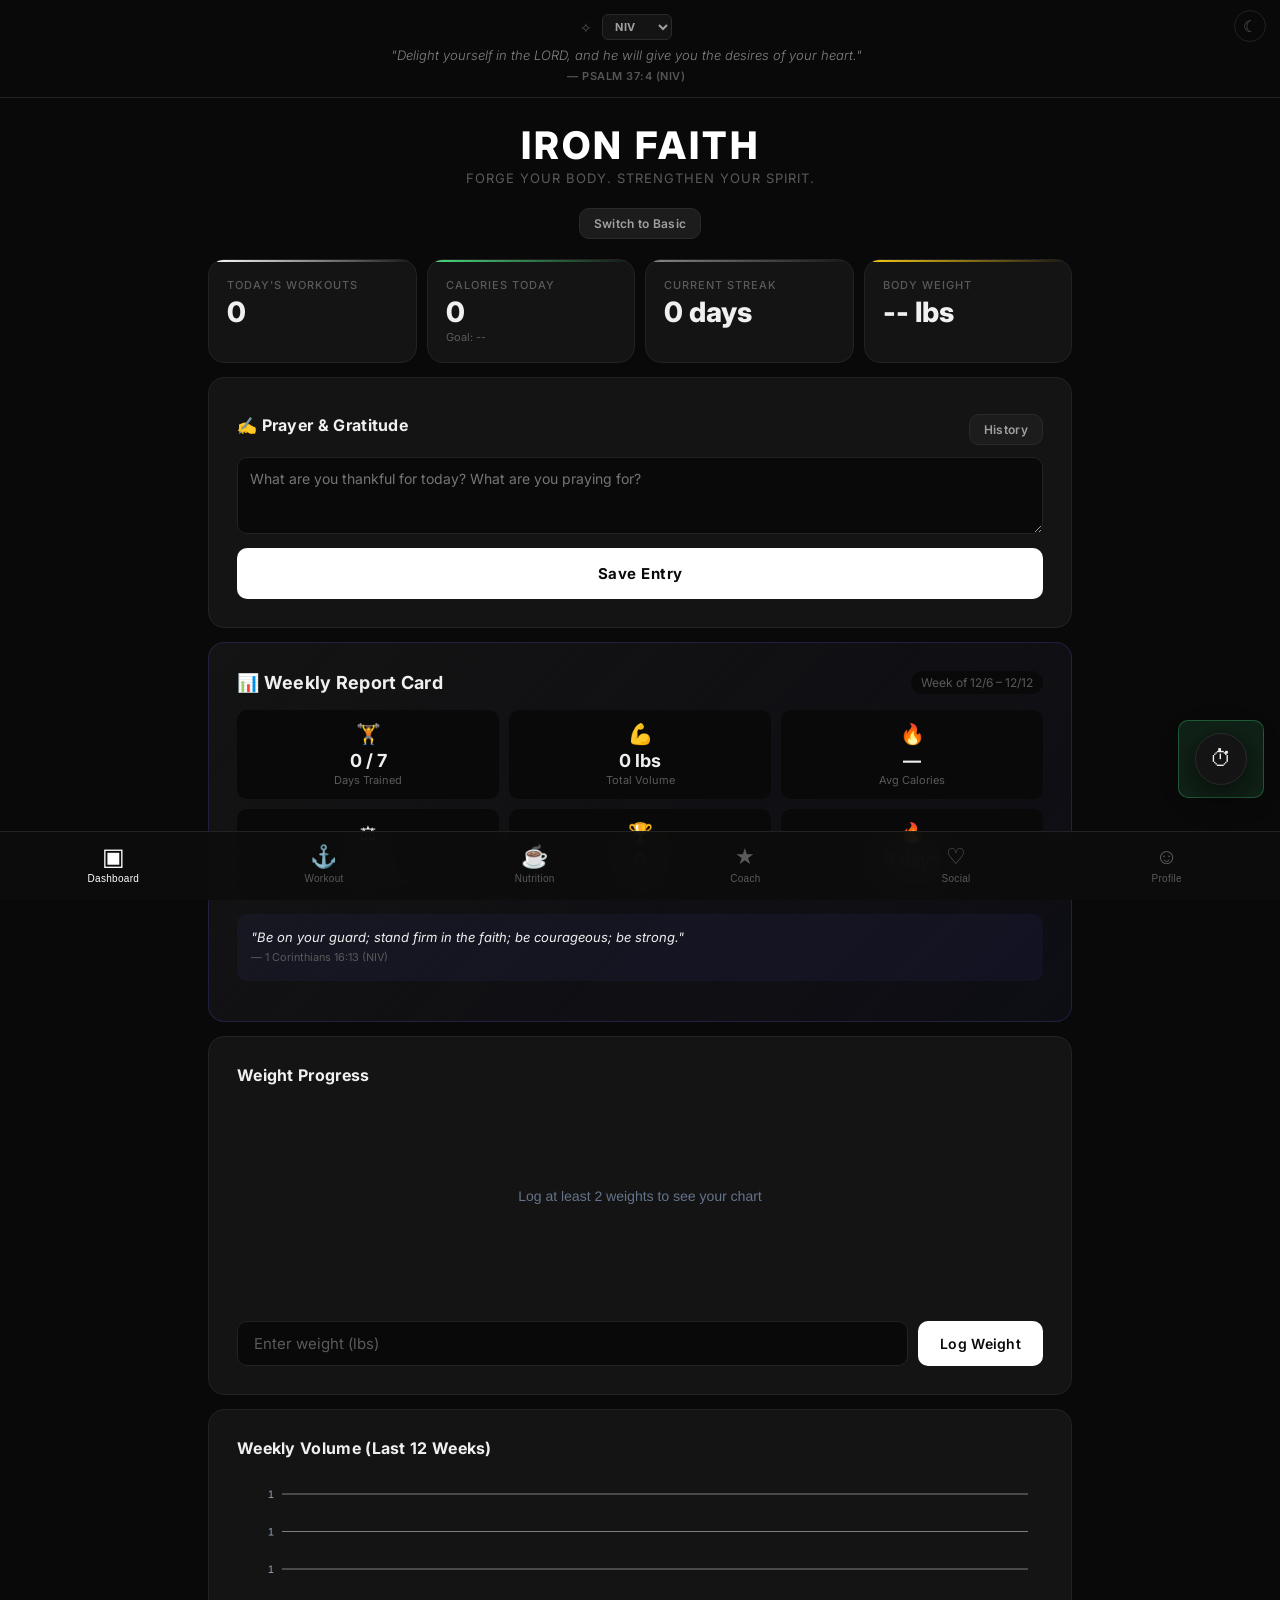
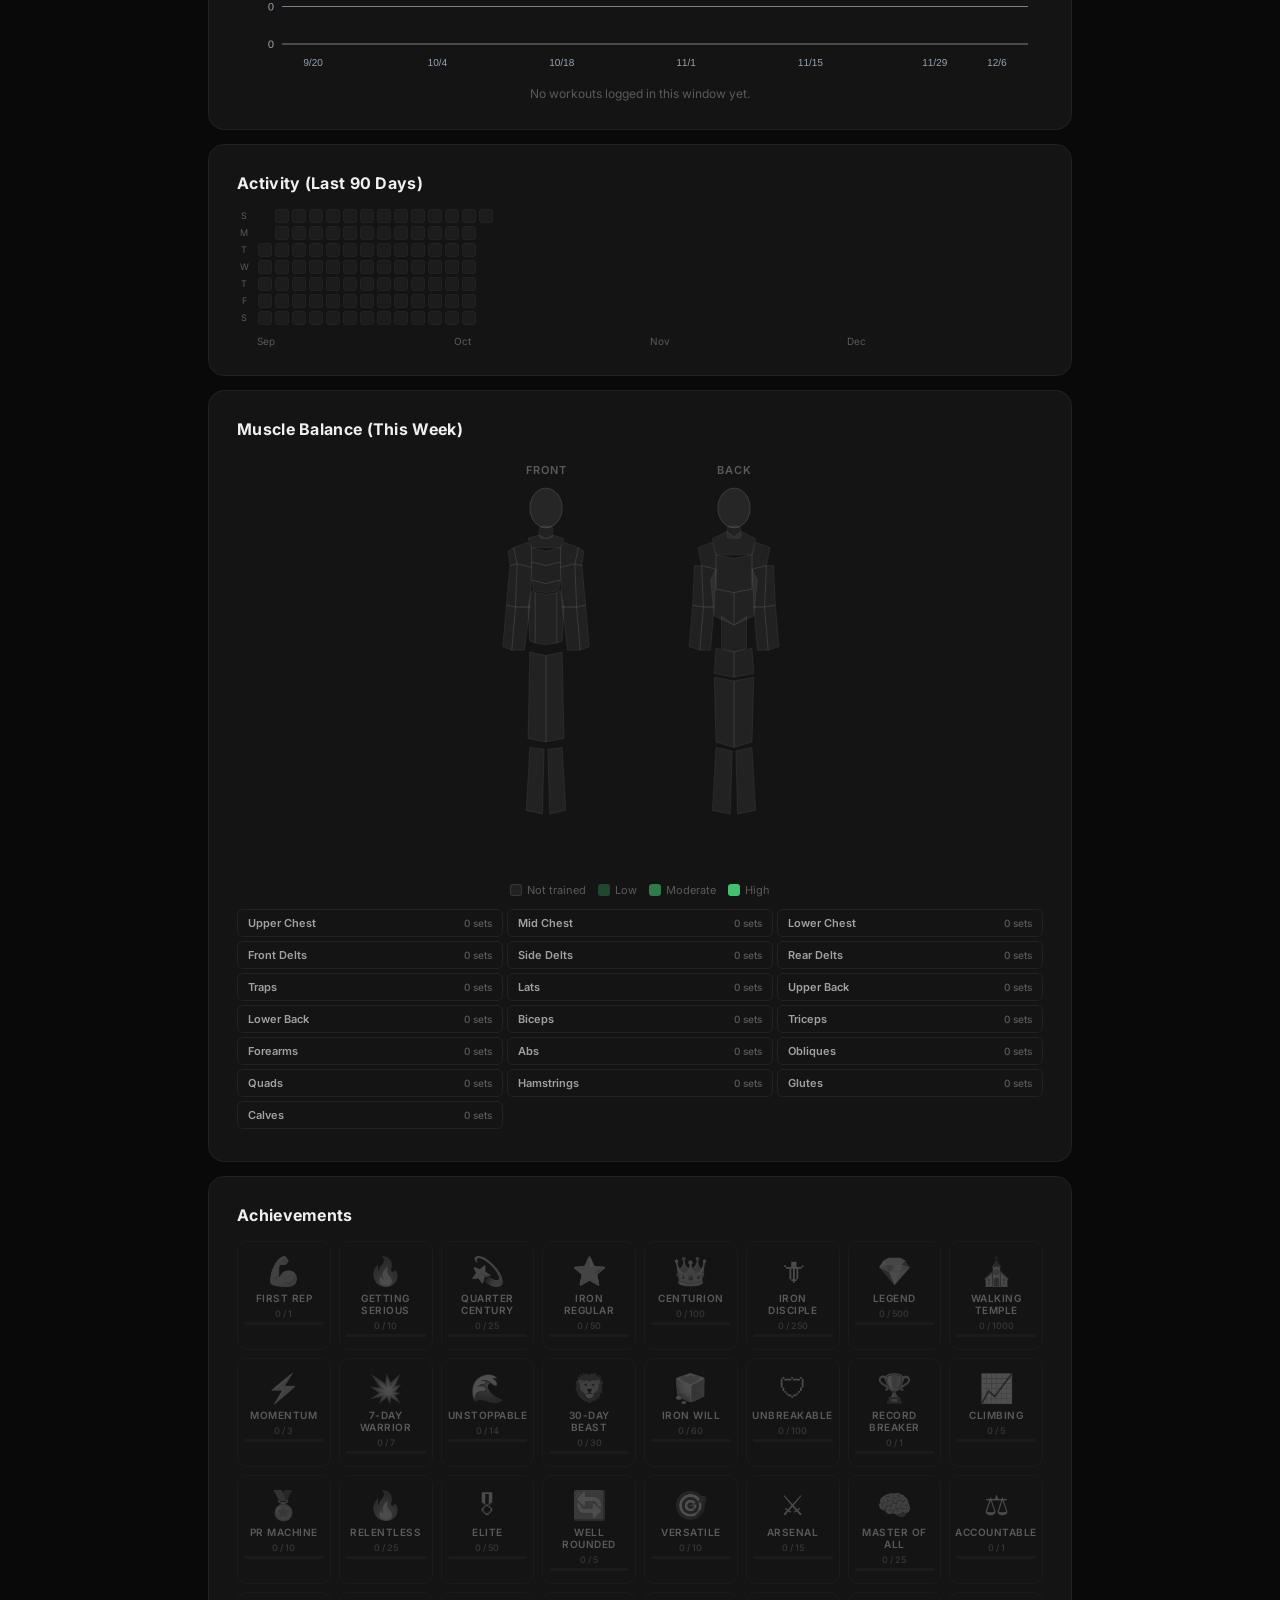
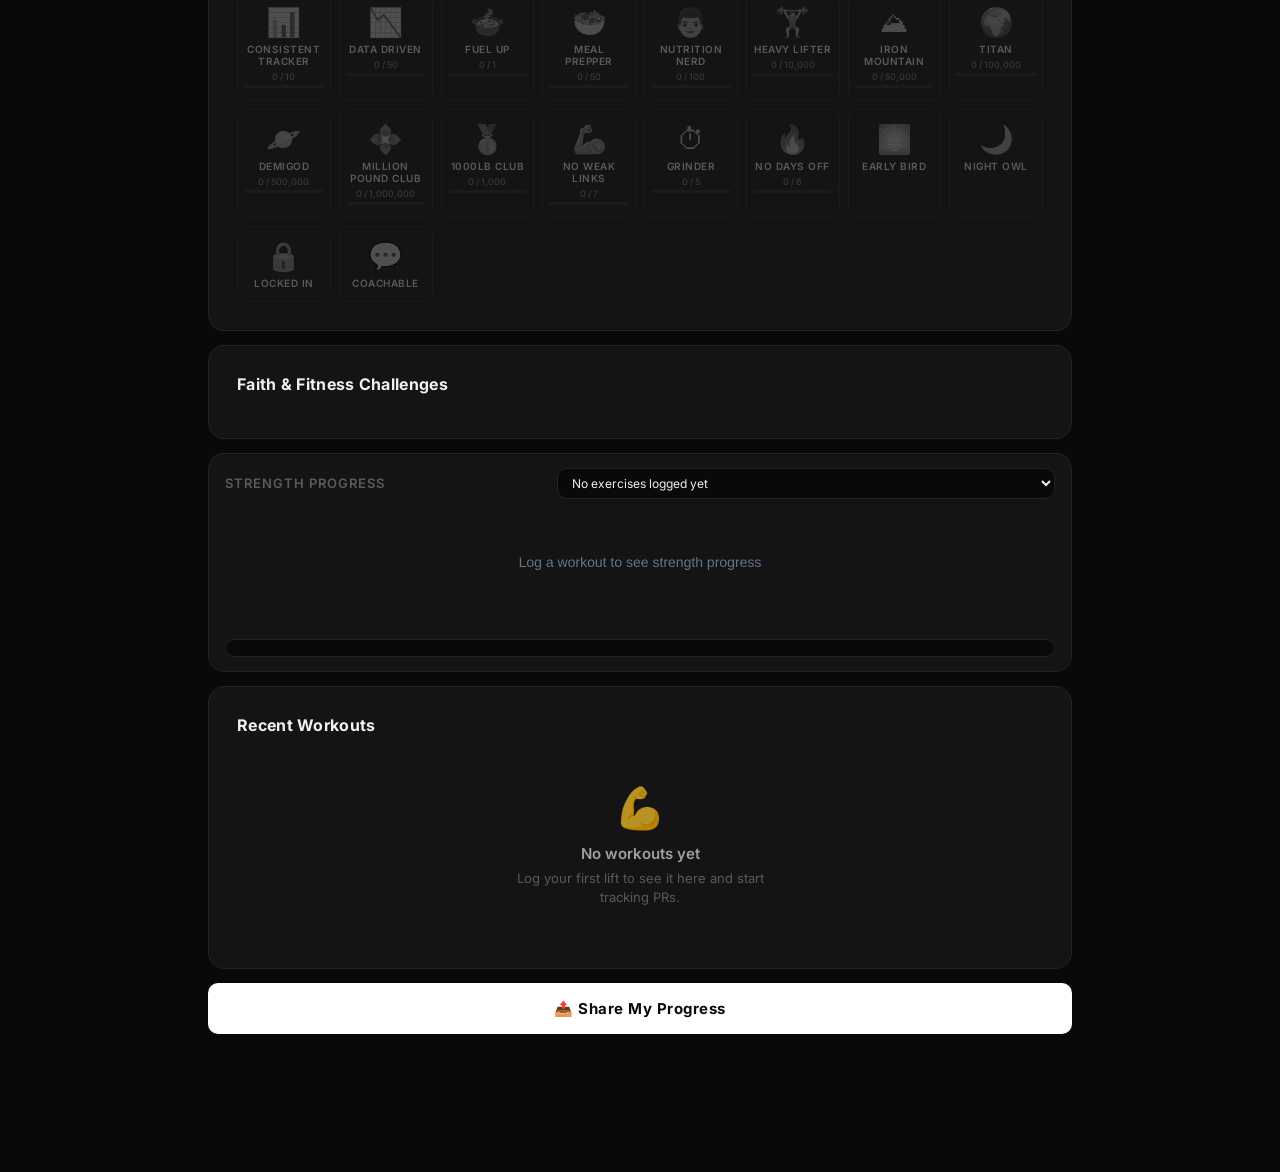
==== commit 32ec84fc: "Coach polish: persistent history, timestamps, suggestion chips, save-as-routine, streaming reveal, c" ====
--- a/index.html
+++ b/index.html
@@ -691,10 +691,11 @@
         <section id="coach" class="tab-content">
             <div class="coach-chat-header">
                 <div class="coach-avatar-sm">&#x2605;</div>
-                <div>
+                <div class="coach-header-text">
                     <h2>Iron Faith Coach</h2>
                     <p class="coach-status">Personalized guidance powered by your data</p>
                 </div>
+                <button class="coach-clear-btn" onclick="clearCoachChat()" title="Clear chat">&#x1F5D1;</button>
             </div>
 
             <div class="quick-actions">
@@ -844,6 +845,13 @@
                     <div class="unit-toggle">
                         <button class="unit-btn active" id="unit-imperial" onclick="setUnits('imperial')">Imperial (lbs/ft)</button>
                         <button class="unit-btn" id="unit-metric" onclick="setUnits('metric')">Metric (kg/cm)</button>
+                    </div>
+                </div>
+                <div class="form-group">
+                    <label>Haptic Feedback</label>
+                    <div class="unit-toggle">
+                        <button class="unit-btn active" id="haptics-on" onclick="setHaptics(true)">On</button>
+                        <button class="unit-btn" id="haptics-off" onclick="setHaptics(false)">Off</button>
                     </div>
                 </div>
                 <div class="form-group">
--- a/styles.css
+++ b/styles.css
@@ -611,6 +611,98 @@
     margin-bottom: 14px;
 }
 
+.coach-header-text {
+    flex: 1;
+    min-width: 0;
+}
+
+.coach-clear-btn {
+    background: transparent;
+    border: 1px solid var(--border-light);
+    color: var(--text-muted);
+    width: 38px;
+    height: 38px;
+    border-radius: 10px;
+    font-size: 16px;
+    cursor: pointer;
+    flex-shrink: 0;
+    transition: all var(--transition);
+}
+.coach-clear-btn:hover {
+    color: #ff6b6b;
+    border-color: #ff6b6b;
+}
+.coach-clear-btn:active { transform: scale(0.94); }
+
+.coach-msg-wrap {
+    display: flex;
+    flex-direction: column;
+    gap: 4px;
+    max-width: 100%;
+}
+.coach-msg-wrap.user { align-items: flex-end; align-self: flex-end; max-width: 90%; }
+.coach-msg-wrap.bot { align-items: flex-start; align-self: flex-start; max-width: 95%; }
+
+.coach-msg-time {
+    font-size: 10px;
+    color: var(--text-muted);
+    opacity: 0.7;
+    padding: 0 6px;
+    letter-spacing: 0.3px;
+}
+
+.coach-suggestions {
+    display: flex;
+    flex-wrap: wrap;
+    gap: 6px;
+    margin-top: 4px;
+    padding: 0 4px;
+}
+.coach-chip {
+    padding: 7px 13px;
+    border: 1px solid var(--border-light);
+    background: var(--card-bg);
+    color: var(--text-secondary);
+    font-size: 12px;
+    font-family: inherit;
+    border-radius: 16px;
+    cursor: pointer;
+    transition: all var(--transition);
+    animation: chipIn 0.35s ease both;
+}
+.coach-chip:hover {
+    border-color: var(--accent, #fff);
+    color: var(--text);
+    background: var(--card-bg-elevated);
+}
+.coach-chip:active { transform: scale(0.95); }
+@keyframes chipIn {
+    from { opacity: 0; transform: translateY(4px); }
+    to { opacity: 1; transform: translateY(0); }
+}
+
+.coach-plan-actions {
+    margin-top: 12px;
+    padding-top: 12px;
+    border-top: 1px solid var(--border-light);
+    display: flex;
+    gap: 8px;
+}
+.btn-sm {
+    padding: 7px 14px !important;
+    font-size: 12px !important;
+    border-radius: 10px !important;
+}
+
+.coach-msg.streaming > .stream-in {
+    opacity: 0;
+    animation: streamIn 0.5s ease forwards;
+}
+@keyframes streamIn {
+    from { opacity: 0; transform: translateY(6px); }
+    to { opacity: 1; transform: translateY(0); }
+}
+
 .coach-avatar-sm {
     font-size: 28px;
     width: 48px;
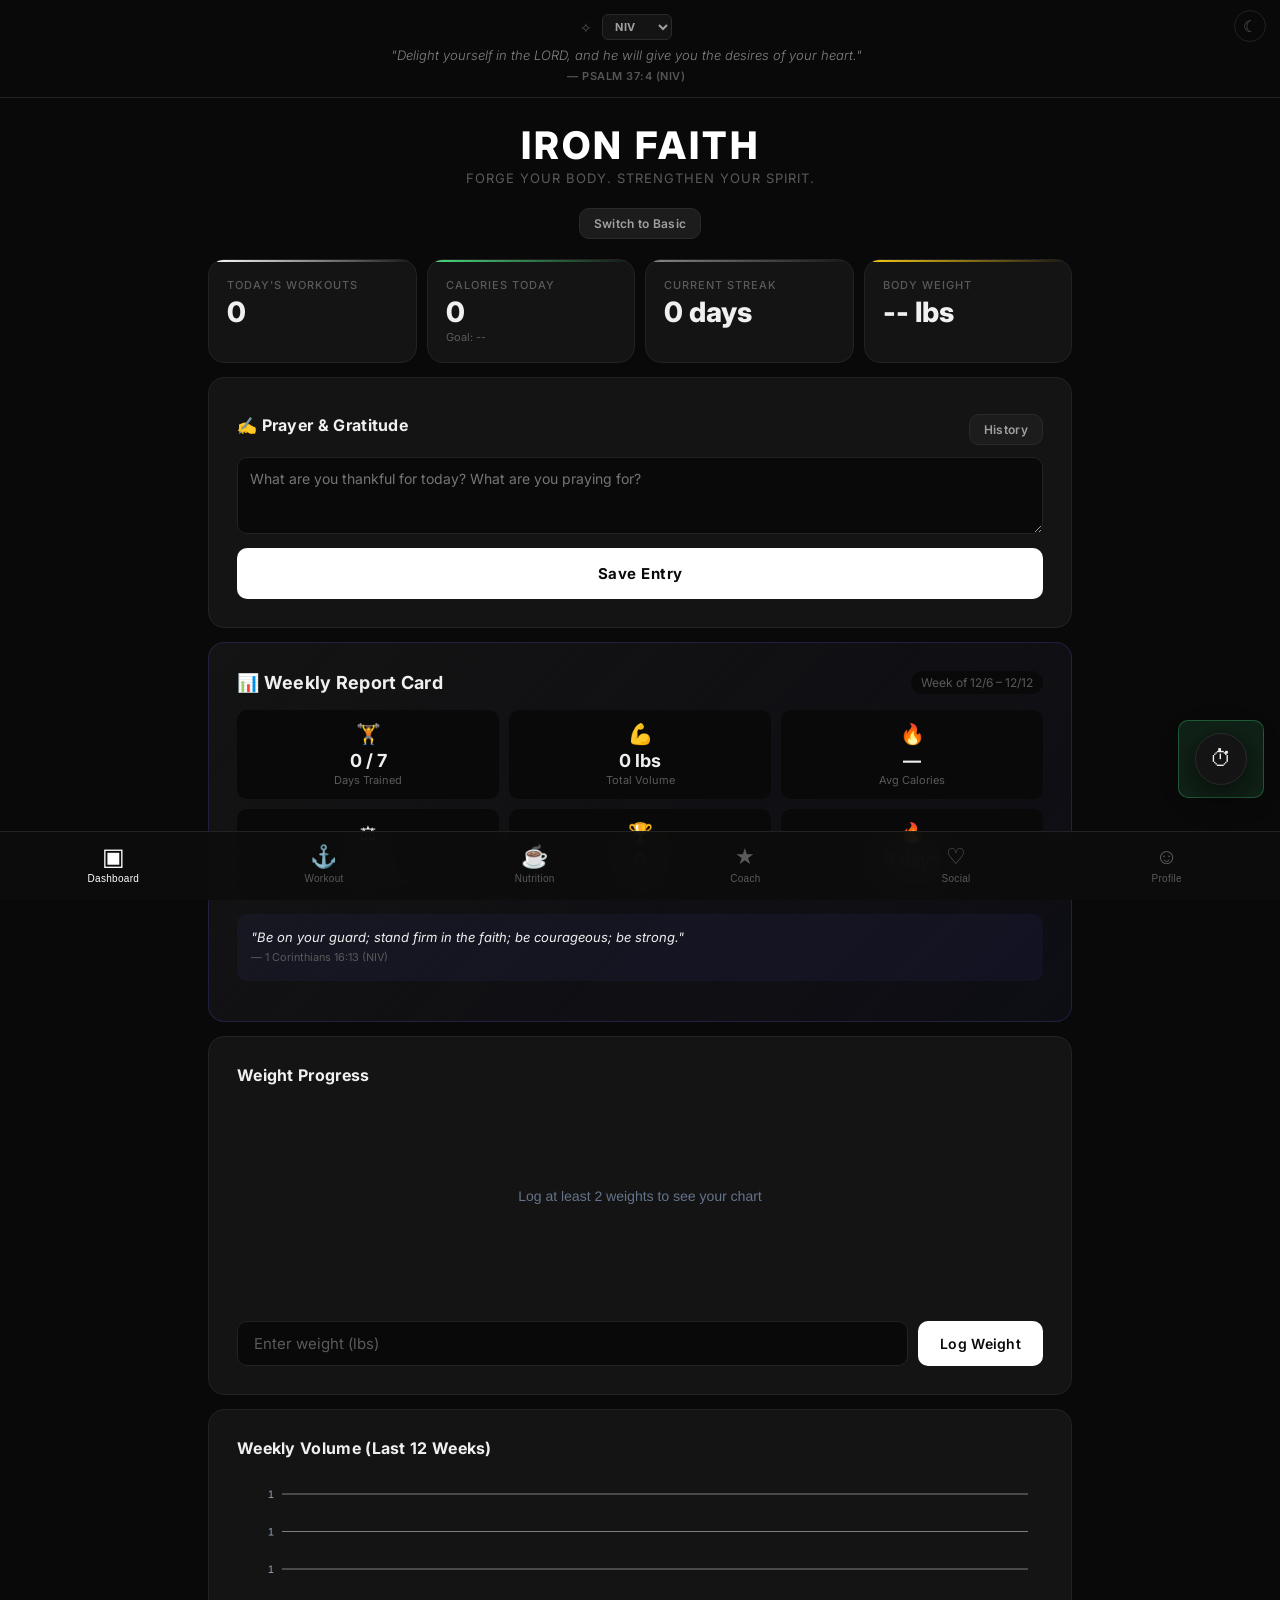
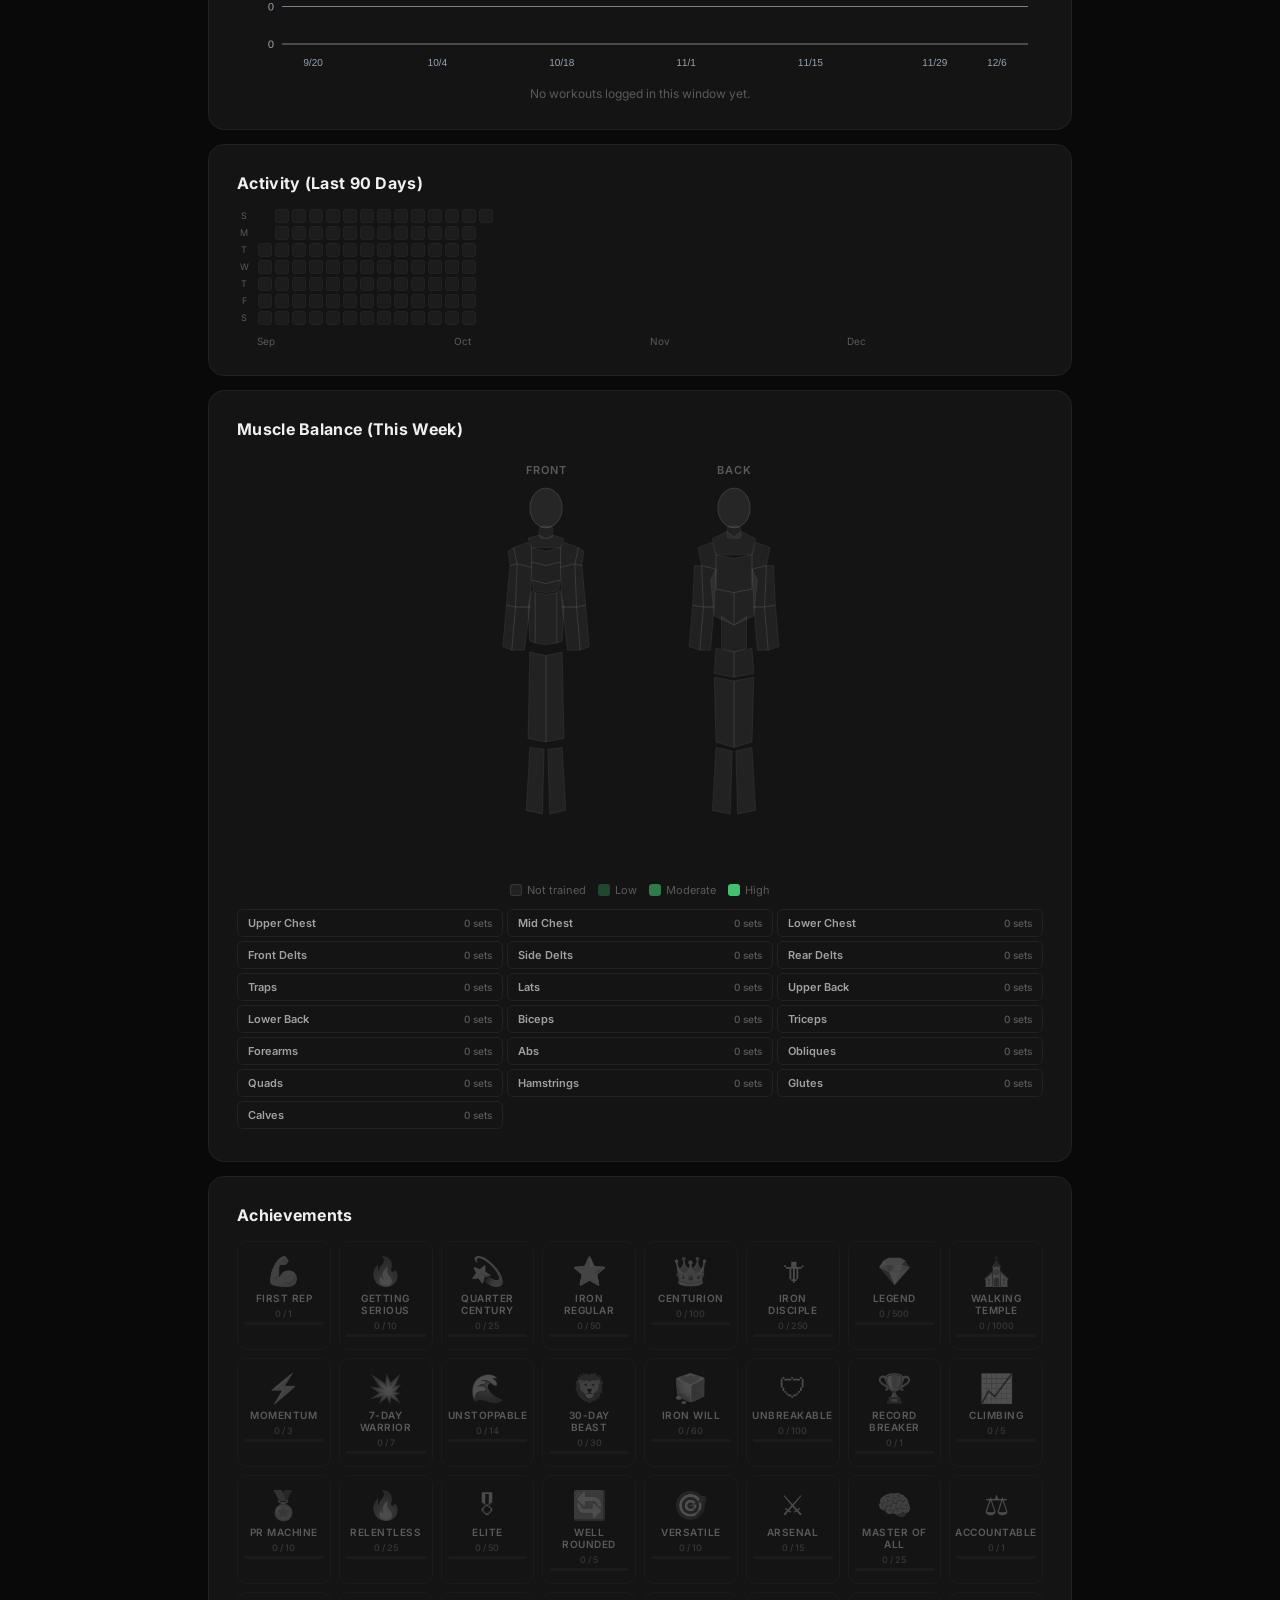
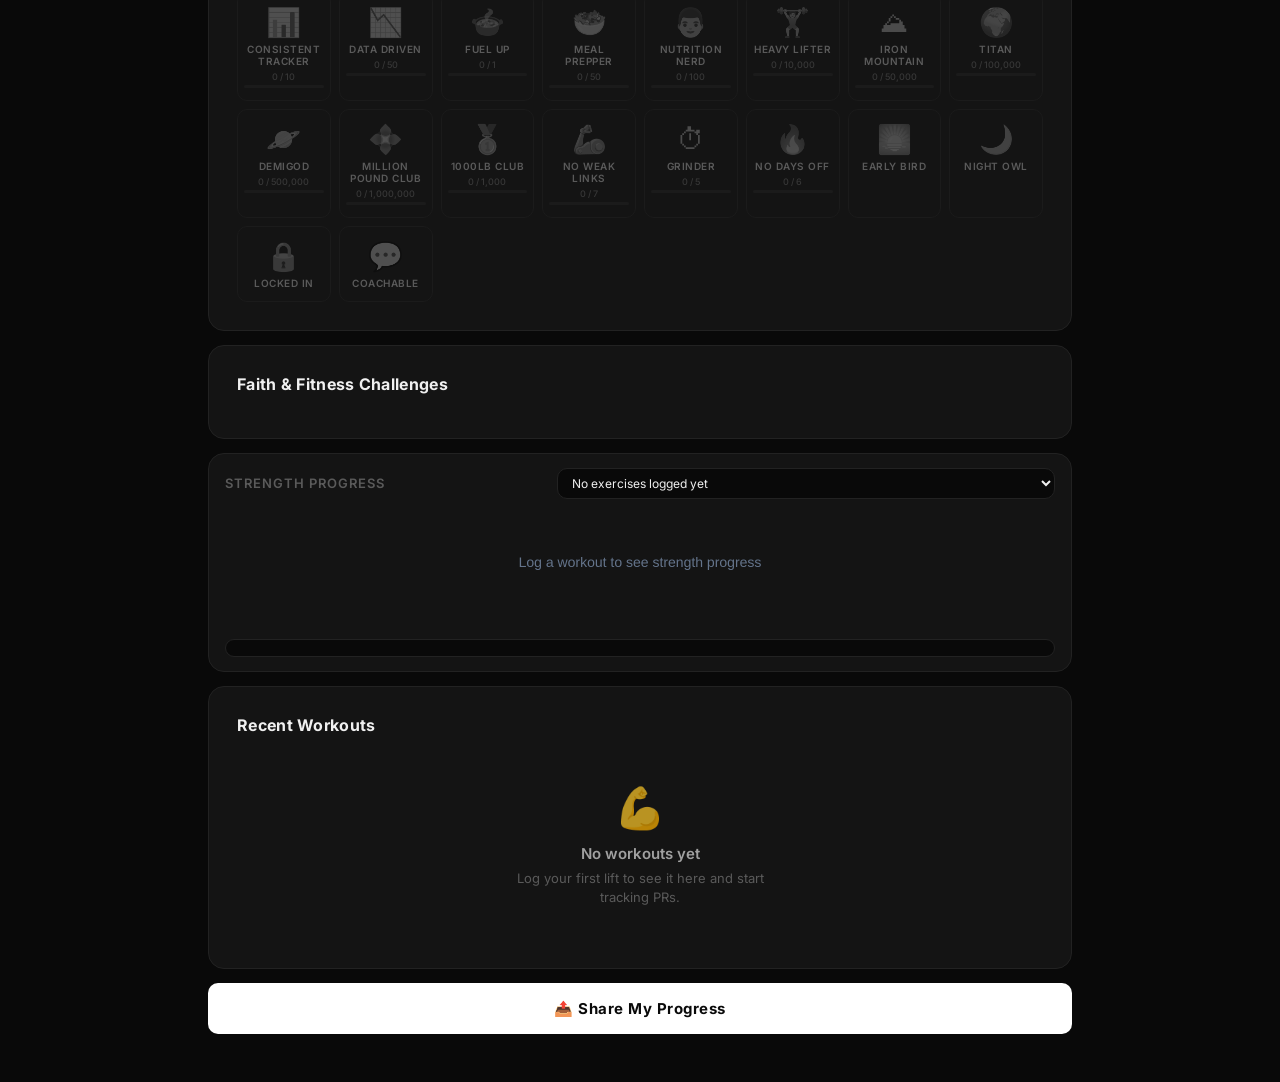
==== commit 35292093: "Launch prep: cloud sync, privacy/terms pages, iOS safe area - Cloud backup via Supabase user_data ta" ====
--- a/index.html
+++ b/index.html
@@ -2,7 +2,7 @@
 <html lang="en">
 <head>
     <meta charset="UTF-8">
-    <meta name="viewport" content="width=device-width, initial-scale=1.0">
+    <meta name="viewport" content="width=device-width, initial-scale=1.0, viewport-fit=cover, user-scalable=no">
     <title>Iron Faith - Fitness & Faith Tracker</title>
     <link rel="stylesheet" href="styles.css">
     <link href="https://fonts.googleapis.com/css2?family=Inter:wght@300;400;500;600;700&display=swap" rel="stylesheet">
@@ -182,6 +182,8 @@
                     <p class="stat-number" id="current-weight">-- lbs</p>
                 </div>
             </div>
+
+            <div id="discovery-hint" class="discovery-hint hidden"></div>
 
             <div class="card prayer-journal-card">
                 <div class="prayer-journal-header">
@@ -855,6 +857,43 @@
                     </div>
                 </div>
                 <div class="form-group">
+                    <label>Cloud Backup</label>
+                    <div class="unit-toggle">
+                        <button class="unit-btn" id="cloud-on" onclick="enableCloudSync()">On</button>
+                        <button class="unit-btn active" id="cloud-off" onclick="disableCloudSync()">Off</button>
+                    </div>
+                    <div id="cloud-settings" class="hidden" style="margin-top:12px">
+                        <p id="cloud-sync-status" class="cloud-status">Not synced yet</p>
+                        <div class="form-row">
+                            <button class="btn btn-secondary btn-sm" onclick="manualSyncNow()">&#x2191; Back up now</button>
+                            <button class="btn btn-secondary btn-sm" onclick="manualRestoreNow()">&#x2193; Restore from cloud</button>
+                        </div>
+                        <p class="notif-note">Your workouts, meals, weights, routines, and prayer entries sync automatically while signed in. Sign in on the Social tab to enable.</p>
+                    </div>
+                </div>
+                <div class="form-group">
+                    <label>Reminders &amp; Notifications</label>
+                    <div class="unit-toggle">
+                        <button class="unit-btn" id="notif-on" onclick="enableNotifications()">On</button>
+                        <button class="unit-btn active" id="notif-off" onclick="disableNotifications()">Off</button>
+                    </div>
+                    <div id="notif-settings" class="hidden" style="margin-top:12px">
+                        <div class="form-row">
+                            <div class="form-group">
+                                <label style="font-size:11px">Workout reminder</label>
+                                <input type="time" id="notif-workout-time" onchange="updateNotifSettings()">
+                            </div>
+                            <div class="form-group">
+                                <label style="font-size:11px">Prayer reminder</label>
+                                <input type="time" id="notif-prayer-time" onchange="updateNotifSettings()">
+                            </div>
+                        </div>
+                        <label class="notif-check"><input type="checkbox" id="notif-streak" onchange="updateNotifSettings()"> Streak-saver alerts (evening warning if no workout yet)</label>
+                        <label class="notif-check"><input type="checkbox" id="notif-verse" onchange="updateNotifSettings()"> Daily verse notification</label>
+                        <p class="notif-note">Reminders fire while the app is open. For background notifications, install the app to your home screen.</p>
+                    </div>
+                </div>
+                <div class="form-group">
                     <label>Name</label>
                     <input type="text" id="profile-name" placeholder="Your name">
                 </div>
@@ -931,6 +970,17 @@
                 <div class="btn-row" style="margin-top:8px">
                     <button class="btn btn-danger" onclick="clearAllData()">Clear All Data</button>
                 </div>
+            </div>
+
+            <div class="card">
+                <h2>About</h2>
+                <div class="about-links">
+                    <a href="privacy.html" target="_blank">Privacy Policy</a>
+                    <span class="about-sep">&middot;</span>
+                    <a href="terms.html" target="_blank">Terms of Service</a>
+                </div>
+                <p class="about-version">Iron Faith &middot; v1.0</p>
+                <p class="about-tagline">Strengthen your body. Strengthen your spirit.</p>
             </div>
         </section>
     </div>
@@ -995,5 +1045,6 @@
     <script src="photos.js"></script>
     <script src="coach.js"></script>
     <script src="social.js"></script>
+    <script src="cloud-sync.js"></script>
 </body>
 </html>
--- a/styles.css
+++ b/styles.css
@@ -3422,3 +3422,263 @@
     color: var(--text-muted);
     margin-top: 6px;
 }
+
+/* ========== NOTIFICATIONS UI ========== */
+.notif-check {
+    display: flex;
+    align-items: center;
+    gap: 8px;
+    font-size: 12px;
+    color: var(--text-secondary);
+    margin-top: 8px;
+    cursor: pointer;
+}
+.notif-check input { accent-color: var(--accent, #fff); }
+.notif-note {
+    font-size: 11px;
+    color: var(--text-muted);
+    margin-top: 10px;
+    line-height: 1.5;
+    font-style: italic;
+}
+input[type="time"] {
+    background: var(--bg);
+    color: var(--text);
+    border: 1px solid var(--border);
+    border-radius: var(--radius-sm);
+    padding: 8px 10px;
+    font-family: inherit;
+    font-size: 14px;
+    width: 100%;
+}
+
+/* ========== DISCOVERY HINTS ========== */
+.discovery-hint {
+    display: flex;
+    align-items: center;
+    gap: 12px;
+    padding: 14px 16px;
+    background: linear-gradient(135deg, var(--card-bg) 0%, var(--card-bg-elevated) 100%);
+    border: 1px solid var(--border-light);
+    border-left: 3px solid #ffd966;
+    border-radius: var(--radius);
+    margin-bottom: 14px;
+    animation: hintIn 0.45s ease;
+}
+@keyframes hintIn {
+    from { opacity: 0; transform: translateY(-6px); }
+    to { opacity: 1; transform: translateY(0); }
+}
+.discovery-icon {
+    font-size: 24px;
+    flex-shrink: 0;
+    width: 40px;
+    height: 40px;
+    display: flex;
+    align-items: center;
+    justify-content: center;
+    background: rgba(255, 217, 102, 0.12);
+    border-radius: 50%;
+}
+.discovery-body {
+    flex: 1;
+    min-width: 0;
+}
+.discovery-title {
+    font-weight: 600;
+    font-size: 13px;
+    color: var(--text);
+    margin-bottom: 2px;
+}
+.discovery-text {
+    font-size: 12px;
+    color: var(--text-muted);
+    line-height: 1.4;
+}
+.discovery-actions {
+    display: flex;
+    align-items: center;
+    gap: 6px;
+    flex-shrink: 0;
+}
+.discovery-dismiss {
+    background: transparent;
+    border: none;
+    color: var(--text-muted);
+    font-size: 20px;
+    width: 28px;
+    height: 28px;
+    border-radius: 50%;
+    cursor: pointer;
+    line-height: 1;
+    transition: all var(--transition);
+}
+.discovery-dismiss:hover { color: var(--text); background: var(--border-light); }
+
+/* ========== LIGHT THEME POLISH ========== */
+[data-theme="light"] .discovery-hint {
+    border-left-color: #c89200;
+    background: linear-gradient(135deg, #fffdf5 0%, #ffffff 100%);
+}
+[data-theme="light"] .discovery-icon {
+    background: rgba(200, 146, 0, 0.10);
+}
+[data-theme="light"] .coach-chip {
+    background: #ffffff;
+    border-color: #d4d4d8;
+    color: #3f3f46;
+}
+[data-theme="light"] .coach-chip:hover {
+    border-color: #18181b;
+    color: #18181b;
+    background: #f4f4f5;
+}
+[data-theme="light"] .coach-msg-time {
+    color: #71717a;
+}
+[data-theme="light"] .coach-clear-btn {
+    border-color: #d4d4d8;
+    color: #71717a;
+}
+[data-theme="light"] .coach-clear-btn:hover {
+    color: #dc2626;
+    border-color: #dc2626;
+}
+[data-theme="light"] .empty-state-card {
+    background: #fafafa;
+    border-color: #e4e4e7;
+}
+[data-theme="light"] .pr-badge {
+    background: #fef3c7;
+    color: #78350f;
+    border-color: #fcd34d;
+}
+[data-theme="light"] .strength-progress-compact {
+    background: #ffffff;
+}
+[data-theme="light"] input[type="time"] {
+    background: #ffffff;
+    color: #18181b;
+    border-color: #d4d4d8;
+}
+[data-theme="light"] .notif-note {
+    color: #71717a;
+}
+
+@media (max-width: 480px) {
+    .discovery-hint { padding: 12px; gap: 10px; }
+    .discovery-icon { width: 36px; height: 36px; font-size: 20px; }
+    .discovery-actions .btn-sm { padding: 6px 10px !important; font-size: 11px !important; }
+}
+
+/* ========== iOS SAFE AREA ========== */
+body {
+    padding-top: env(safe-area-inset-top);
+    padding-bottom: env(safe-area-inset-bottom);
+    padding-left: env(safe-area-inset-left);
+    padding-right: env(safe-area-inset-right);
+}
+.tab-bar, .nav-bar, .bottom-nav {
+    padding-bottom: env(safe-area-inset-bottom) !important;
+}
+
+/* ========== CLOUD SYNC UI ========== */
+.cloud-status {
+    font-size: 12px;
+    color: var(--text-muted);
+    margin-bottom: 10px;
+    padding: 8px 12px;
+    background: var(--bg);
+    border-radius: var(--radius-sm);
+    border: 1px solid var(--border-light);
+}
+[data-theme="light"] .cloud-status {
+    background: #fafafa;
+    color: #52525b;
+    border-color: #e4e4e7;
+}
+
+/* ========== ABOUT / LEGAL LINKS ========== */
+.about-links {
+    display: flex;
+    align-items: center;
+    justify-content: center;
+    gap: 8px;
+    margin: 8px 0 14px;
+    font-size: 13px;
+}
+.about-links a {
+    color: var(--text-secondary);
+    text-decoration: none;
+    transition: color var(--transition);
+}
+.about-links a:hover { color: var(--text); text-decoration: underline; }
+.about-sep { color: var(--text-muted); }
+.about-version {
+    text-align: center;
+    color: var(--text-muted);
+    font-size: 11px;
+    margin: 6px 0 4px;
+    letter-spacing: 0.5px;
+}
+.about-tagline {
+    text-align: center;
+    color: var(--text-muted);
+    font-size: 11px;
+    font-style: italic;
+}
+
+/* ========== LEGAL PAGES ========== */
+.legal-page {
+    max-width: 720px;
+    margin: 0 auto;
+    padding: 30px 22px 60px;
+    color: var(--text);
+    font-family: 'Inter', sans-serif;
+    line-height: 1.7;
+}
+.legal-page h1 {
+    font-size: 28px;
+    font-weight: 700;
+    margin-bottom: 6px;
+}
+.legal-page h2 {
+    font-size: 18px;
+    font-weight: 600;
+    margin-top: 28px;
+    margin-bottom: 8px;
+    color: var(--text);
+}
+.legal-page h3 {
+    font-size: 15px;
+    font-weight: 600;
+    margin-top: 16px;
+    margin-bottom: 6px;
+    color: var(--text-secondary);
+}
+.legal-page p, .legal-page li {
+    color: var(--text-secondary);
+    font-size: 14px;
+}
+.legal-page ul {
+    padding-left: 22px;
+    margin: 6px 0 12px;
+}
+.legal-page li { margin-bottom: 4px; }
+.legal-page a {
+    color: var(--accent, #fff);
+    text-decoration: underline;
+}
+.legal-meta {
+    color: var(--text-muted) !important;
+    font-size: 12px !important;
+    margin-bottom: 20px;
+}
+.legal-back {
+    display: inline-block;
+    margin-bottom: 20px;
+    color: var(--text-muted);
+    text-decoration: none;
+    font-size: 13px;
+}
+.legal-back:hover { color: var(--text); }
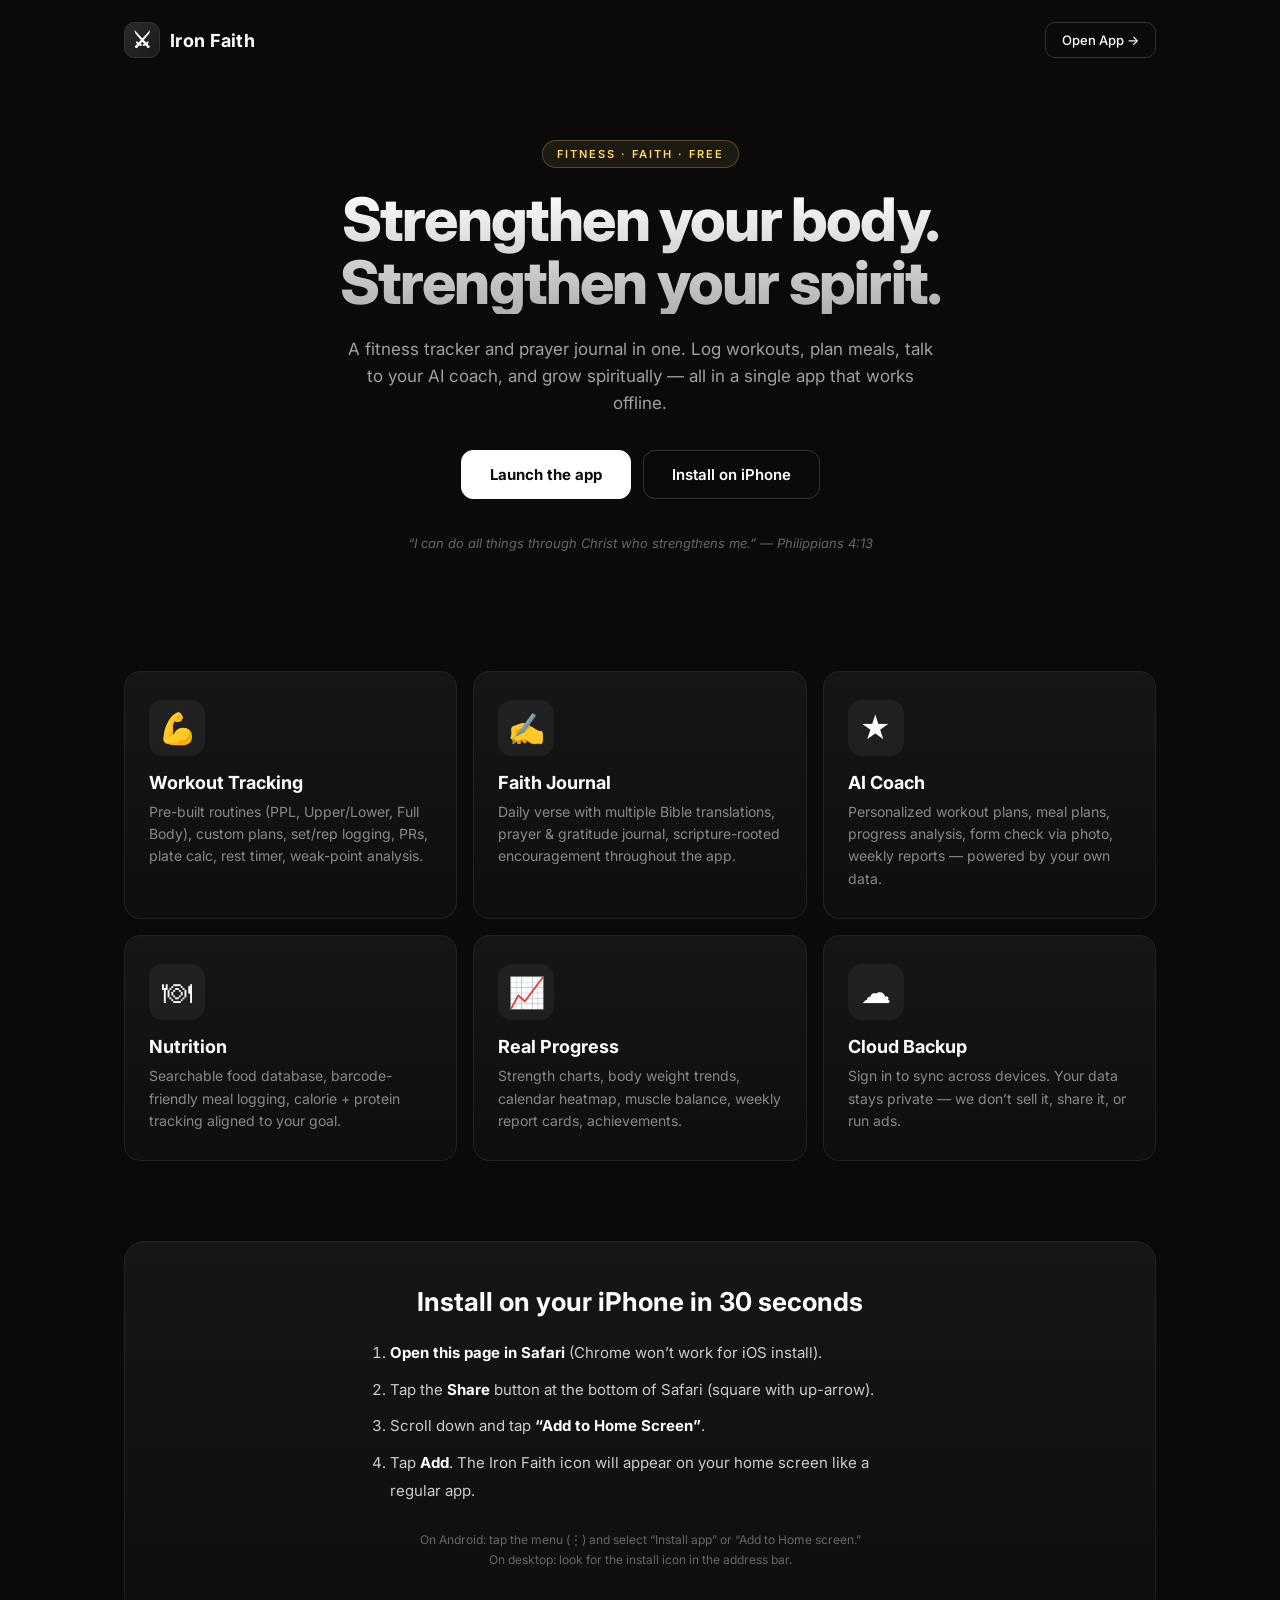
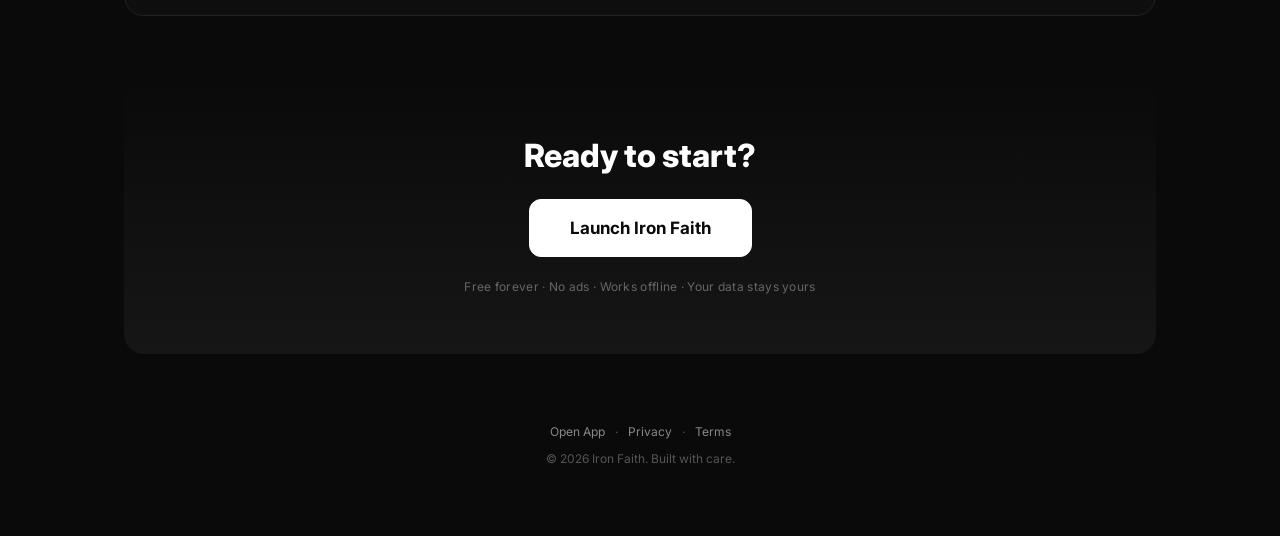
==== commit abce6045: "Add landing page, global error boundary, social meta tags - New marketing landing page at index.html" ====
--- a/index.html
+++ b/index.html
@@ -2,1049 +2,116 @@
 <html lang="en">
 <head>
     <meta charset="UTF-8">
-    <meta name="viewport" content="width=device-width, initial-scale=1.0, viewport-fit=cover, user-scalable=no">
-    <title>Iron Faith - Fitness & Faith Tracker</title>
+    <meta name="viewport" content="width=device-width, initial-scale=1.0, viewport-fit=cover">
+    <title>Iron Faith &mdash; Strengthen Body &amp; Spirit</title>
+    <meta name="description" content="Iron Faith is a fitness and faith tracking app. Log workouts, plan meals, track progress, and grow spiritually. Free, private, and works offline.">
     <link rel="stylesheet" href="styles.css">
-    <link href="https://fonts.googleapis.com/css2?family=Inter:wght@300;400;500;600;700&display=swap" rel="stylesheet">
+    <link href="https://fonts.googleapis.com/css2?family=Inter:wght@300;400;500;600;700;800&display=swap" rel="stylesheet">
     <link rel="manifest" href="manifest.json">
     <meta name="theme-color" content="#1a1a1a">
     <meta name="apple-mobile-web-app-capable" content="yes">
     <meta name="apple-mobile-web-app-status-bar-style" content="black-translucent">
     <meta name="apple-mobile-web-app-title" content="Iron Faith">
     <link rel="apple-touch-icon" href="icons/icon-192.png">
+
+    <!-- Open Graph / Social sharing -->
+    <meta property="og:type" content="website">
+    <meta property="og:title" content="Iron Faith &mdash; Strengthen Body &amp; Spirit">
+    <meta property="og:description" content="Fitness + faith in one app. Workouts, nutrition, prayer journal, AI coach. Free, private, works offline.">
+    <meta property="og:image" content="icons/icon-512.png">
+    <meta name="twitter:card" content="summary_large_image">
+    <meta name="twitter:title" content="Iron Faith">
+    <meta name="twitter:description" content="Fitness + faith in one app. Workouts, nutrition, prayer journal, AI coach.">
+    <meta name="twitter:image" content="icons/icon-512.png">
+
+    <script>
+        // Auto-redirect installed PWAs straight to the app
+        if (window.matchMedia('(display-mode: standalone)').matches || window.navigator.standalone === true) {
+            window.location.replace('./app.html');
+        }
+    </script>
 </head>
-<body>
-    <!-- Onboarding Overlay -->
-    <div id="onboarding" class="onboarding-overlay hidden">
-        <div class="onboarding-content">
-            <div class="onboarding-steps">
-                <span class="step-dot active"></span>
-                <span class="step-dot"></span>
-                <span class="step-dot"></span>
-                <span class="step-dot"></span>
-                <span class="step-dot"></span>
-                <span class="step-dot"></span>
+<body class="landing-body">
+    <div class="landing-wrap">
+        <header class="landing-header">
+            <div class="landing-brand">
+                <span class="landing-mark">&#x2694;</span>
+                <span class="landing-name">Iron Faith</span>
             </div>
-            <div class="onboarding-slide active" data-step="1">
-                <div class="onboarding-icon">&#x2694;</div>
-                <h1>Iron Faith</h1>
-                <p class="onboarding-tagline">Forge your body. Strengthen your spirit.</p>
-                <p class="onboarding-verse">"I can do all things through Christ who strengthens me." &mdash; Philippians 4:13</p>
-                <button class="btn btn-primary btn-full" onclick="nextOnboardingStep()">Get Started</button>
-            </div>
-            <div class="onboarding-slide" data-step="2">
-                <h2>About You</h2>
-                <p class="onboarding-sub">Let's personalize your experience</p>
-                <div class="form-group"><label>Your Name</label><input type="text" id="ob-name" placeholder="Enter your name"></div>
-                <div class="form-group"><label>Gender</label><div class="unit-toggle"><button class="unit-btn active" id="ob-male" onclick="obSetGender('male')">Male</button><button class="unit-btn" id="ob-female" onclick="obSetGender('female')">Female</button></div></div>
-                <div class="form-row"><div class="form-group"><label>Age</label><input type="number" id="ob-age" placeholder="Age"></div><div class="form-group"><label>Weight (lbs)</label><input type="number" id="ob-weight" placeholder="lbs" step="0.1"></div></div>
-                <div class="form-group"><label>Height</label><div class="form-row"><input type="number" id="ob-feet" placeholder="Feet" min="3" max="8"><input type="number" id="ob-inches" placeholder="Inches" min="0" max="11"></div></div>
-                <button class="btn btn-primary btn-full" onclick="nextOnboardingStep()">Continue</button>
-            </div>
-            <div class="onboarding-slide" data-step="3">
-                <h2>Your Goals</h2>
-                <p class="onboarding-sub">What are you training for?</p>
-                <div class="form-group"><label>Fitness Goal</label><select id="ob-goal"><option value="lose">Lose Weight</option><option value="maintain">Maintain Weight</option><option value="gain">Build Muscle / Gain Weight</option></select></div>
-                <div class="form-group"><label>Activity Level</label><select id="ob-activity"><option value="sedentary">Sedentary (little exercise)</option><option value="light">Lightly Active (1-3 days/week)</option><option value="moderate">Moderately Active (3-5 days/week)</option><option value="active">Very Active (6-7 days/week)</option></select></div>
-                <button class="btn btn-primary btn-full" onclick="nextOnboardingStep()">Continue</button>
-            </div>
-            <div class="onboarding-slide" data-step="4">
-                <h2>Your Training</h2>
-                <p class="onboarding-sub">Pick what fits you best</p>
-                <div class="form-group">
-                    <label>Experience Level</label>
-                    <div class="ob-choice-grid">
-                        <button class="ob-choice" data-ob="experience" data-val="beginner" onclick="obSelectChoice('experience','beginner')">
-                            <strong>Beginner</strong>
-                            <span>New to lifting or under 1 year</span>
-                        </button>
-                        <button class="ob-choice" data-ob="experience" data-val="intermediate" onclick="obSelectChoice('experience','intermediate')">
-                            <strong>Intermediate</strong>
-                            <span>1-3 years consistent training</span>
-                        </button>
-                        <button class="ob-choice" data-ob="experience" data-val="advanced" onclick="obSelectChoice('experience','advanced')">
-                            <strong>Advanced</strong>
-                            <span>3+ years, know your numbers</span>
-                        </button>
-                    </div>
-                </div>
-                <button class="btn btn-primary btn-full" onclick="nextOnboardingStep()">Continue</button>
-            </div>
-            <div class="onboarding-slide" data-step="5">
-                <h2>Where Do You Train?</h2>
-                <p class="onboarding-sub">We'll match a routine to your equipment</p>
-                <div class="ob-choice-grid">
-                    <button class="ob-choice" data-ob="equipment" data-val="gym" onclick="obSelectChoice('equipment','gym')">
-                        <strong>Full Gym</strong>
-                        <span>Barbells, machines, cables</span>
-                    </button>
-                    <button class="ob-choice" data-ob="equipment" data-val="dumbbell" onclick="obSelectChoice('equipment','dumbbell')">
-                        <strong>Dumbbells Only</strong>
-                        <span>Home gym essentials</span>
-                    </button>
-                    <button class="ob-choice" data-ob="equipment" data-val="bodyweight" onclick="obSelectChoice('equipment','bodyweight')">
-                        <strong>Bodyweight</strong>
-                        <span>No equipment needed</span>
-                    </button>
-                    <button class="ob-choice" data-ob="equipment" data-val="band" onclick="obSelectChoice('equipment','band')">
-                        <strong>Resistance Bands</strong>
-                        <span>Travel friendly</span>
-                    </button>
-                </div>
-                <button class="btn btn-primary btn-full" onclick="nextOnboardingStep()">Continue</button>
-            </div>
-            <div class="onboarding-slide" data-step="6">
-                <div class="onboarding-icon">&#x1F4AA;</div>
-                <h2>You're All Set!</h2>
-                <div id="ob-summary" class="ob-summary"></div>
-                <div id="ob-routine-suggestion" class="ob-routine-suggestion"></div>
-                <p class="onboarding-verse">"For physical training is of some value, but godliness has value for all things." &mdash; 1 Timothy 4:8</p>
-                <button class="btn btn-primary btn-full" onclick="completeOnboarding()">Start Training</button>
-            </div>
-        </div>
-    </div>
-
-    <div id="app">
-        <!-- Daily Verse Banner -->
-        <div id="verse-banner" class="verse-banner">
-            <button class="theme-toggle" id="theme-toggle" onclick="toggleTheme()" title="Toggle dark/light mode">&#x263C;</button>
-            <div class="verse-top-row">
-                <span class="verse-icon">&#x2727;</span>
-                <select id="bible-version" class="bible-select" onchange="setBibleVersion(this.value)">
-                    <option value="NIV">NIV</option>
-                    <option value="KJV">KJV</option>
-                    <option value="ESV">ESV</option>
-                    <option value="NKJV">NKJV</option>
-                    <option value="NLT">NLT</option>
-                    <option value="NASB">NASB</option>
-                </select>
-            </div>
-            <p id="daily-verse" class="verse-text"></p>
-            <p id="verse-ref" class="verse-ref"></p>
-        </div>
-
-        <!-- Header -->
-        <header class="app-header">
-            <h1>Iron Faith</h1>
-            <p class="tagline">Forge your body. Strengthen your spirit.</p>
-            <div class="header-actions">
-                <a href="basic.html" class="btn btn-sm btn-secondary" style="text-decoration:none;font-size:11px;padding:6px 14px;">Switch to Basic</a>
-                <button class="btn btn-sm btn-primary" id="install-btn" onclick="installApp()" style="display:none" title="Install Iron Faith">&#x2B07; Install</button>
-            </div>
+            <a href="./app.html" class="landing-nav-cta">Open App &rarr;</a>
         </header>
 
-        <!-- Tab Navigation -->
-        <nav class="tab-nav">
-            <button class="tab-btn active" data-tab="dashboard">
-                <span class="tab-icon">&#x25A3;</span>
-                <span>Dashboard</span>
-            </button>
-            <button class="tab-btn" data-tab="workout">
-                <span class="tab-icon">&#x2693;</span>
-                <span>Workout</span>
-            </button>
-            <button class="tab-btn" data-tab="calories">
-                <span class="tab-icon">&#x2615;</span>
-                <span>Nutrition</span>
-            </button>
-            <button class="tab-btn" data-tab="coach">
-                <span class="tab-icon">&#x2605;</span>
-                <span>Coach</span>
-            </button>
-            <button class="tab-btn" data-tab="social">
-                <span class="tab-icon">&#x2661;</span>
-                <span>Social</span>
-            </button>
-            <button class="tab-btn" data-tab="profile">
-                <span class="tab-icon">&#x263A;</span>
-                <span>Profile</span>
-            </button>
-        </nav>
-
-        <!-- Dashboard Tab -->
-        <section id="dashboard" class="tab-content active">
-            <div class="stats-grid">
-                <div class="stat-card primary">
-                    <h3>Today's Workouts</h3>
-                    <p class="stat-number" id="today-workouts">0</p>
-                </div>
-                <div class="stat-card success">
-                    <h3>Calories Today</h3>
-                    <p class="stat-number" id="today-calories">0</p>
-                    <p class="stat-sub" id="calorie-goal-text">Goal: --</p>
-                </div>
-                <div class="stat-card accent">
-                    <h3>Current Streak</h3>
-                    <p class="stat-number" id="streak-count">0 days</p>
-                </div>
-                <div class="stat-card warning">
-                    <h3>Body Weight</h3>
-                    <p class="stat-number" id="current-weight">-- lbs</p>
-                </div>
+        <section class="landing-hero">
+            <div class="landing-eyebrow">FITNESS &middot; FAITH &middot; FREE</div>
+            <h1>Strengthen your body.<br>Strengthen your spirit.</h1>
+            <p class="landing-sub">A fitness tracker and prayer journal in one. Log workouts, plan meals, talk to your AI coach, and grow spiritually &mdash; all in a single app that works offline.</p>
+            <div class="landing-cta-row">
+                <a href="./app.html" class="landing-btn-primary">Launch the app</a>
+                <a href="#install" class="landing-btn-secondary">Install on iPhone</a>
             </div>
-
-            <div id="discovery-hint" class="discovery-hint hidden"></div>
-
-            <div class="card prayer-journal-card">
-                <div class="prayer-journal-header">
-                    <h2>&#x270D; Prayer &amp; Gratitude</h2>
-                    <button class="btn btn-sm btn-secondary" onclick="togglePrayerHistory()" id="prayer-history-toggle">History</button>
-                </div>
-                <textarea id="prayer-journal-input" placeholder="What are you thankful for today? What are you praying for?" rows="3"></textarea>
-                <button class="btn btn-primary btn-full" onclick="savePrayerEntry()">Save Entry</button>
-                <div id="prayer-journal-history" class="prayer-journal-history hidden"></div>
-            </div>
-
-            <div class="card weekly-report-card" id="weekly-report" style="display:none;">
-                <div class="report-header">
-                    <h2>&#x1F4CA; Weekly Report Card</h2>
-                    <span class="report-week" id="report-week"></span>
-                </div>
-                <div class="report-stats-grid" id="report-stats-grid"></div>
-                <div class="report-verse" id="report-verse"></div>
-            </div>
-
-            <div class="card">
-                <h2>Weight Progress</h2>
-                <canvas id="weight-chart" height="200"></canvas>
-                <div class="weight-input-row">
-                    <input type="number" id="weight-input" placeholder="Enter weight (lbs)" step="0.1">
-                    <button class="btn btn-primary" onclick="logWeight()">Log Weight</button>
-                </div>
-            </div>
-
-            <div class="card">
-                <h2>Weekly Volume (Last 12 Weeks)</h2>
-                <canvas id="volume-chart" height="200"></canvas>
-                <p class="chart-caption" id="volume-caption"></p>
-            </div>
-
-            <div class="card">
-                <h2>Activity (Last 90 Days)</h2>
-                <div id="calendar-heatmap"></div>
-            </div>
-
-            <div class="card">
-                <h2>Muscle Balance (This Week)</h2>
-                <div id="muscle-heatmap"></div>
-            </div>
-
-            <div class="card">
-                <h2>Achievements</h2>
-                <div id="achievements-grid" class="achievements-grid"></div>
-            </div>
-
-            <div class="card">
-                <h2>Faith &amp; Fitness Challenges</h2>
-                <div id="challenges-container"></div>
-            </div>
-
-            <div class="card strength-progress-compact">
-                <div class="strength-compact-header">
-                    <h3>Strength Progress</h3>
-                    <select id="strength-exercise-select"></select>
-                </div>
-                <canvas id="strength-chart" height="120"></canvas>
-                <div id="strength-pr-summary" class="strength-pr-summary"></div>
-            </div>
-
-            <div class="card">
-                <h2>Recent Workouts</h2>
-                <div id="recent-workouts" class="recent-list">
-                    <div class="empty-state-card">
-                        <div class="empty-state-icon">&#x1F4AA;</div>
-                        <p class="empty-state-title">No workouts yet</p>
-                        <p class="empty-state-sub">Log your first lift to see it here and start tracking PRs.</p>
-                    </div>
-                </div>
-            </div>
-
-            <button class="btn btn-primary btn-full share-progress-btn" onclick="shareProgress()">&#x1F4E4; Share My Progress</button>
+            <p class="landing-verse">&ldquo;I can do all things through Christ who strengthens me.&rdquo; &mdash; Philippians 4:13</p>
         </section>
 
-        <!-- Workout Tab -->
-        <section id="workout" class="tab-content">
-            <!-- Workout Hub -->
-            <div class="card workout-hub" id="workout-hub-card">
-                <div id="todays-workout-banner"></div>
-                <div class="hub-grid">
-                    <button class="hub-btn" onclick="showHubView('routines')">
-                        <span class="hub-icon">&#x1F4D6;</span>
-                        <span class="hub-label">My Routines</span>
-                    </button>
-                    <button class="hub-btn" onclick="showHubView('explore')">
-                        <span class="hub-icon">&#x1F50D;</span>
-                        <span class="hub-label">Explore</span>
-                    </button>
-                    <button class="hub-btn" onclick="showHubView('builder')">
-                        <span class="hub-icon">&#x270F;</span>
-                        <span class="hub-label">Build Routine</span>
-                    </button>
-                    <button class="hub-btn hub-btn-empty" onclick="showHubView('empty')">
-                        <span class="hub-icon">&#x1F4AA;</span>
-                        <span class="hub-label">Empty Workout</span>
-                    </button>
-                </div>
+        <section class="landing-features">
+            <div class="landing-feature">
+                <div class="landing-feature-icon">&#x1F4AA;</div>
+                <h3>Workout Tracking</h3>
+                <p>Pre-built routines (PPL, Upper/Lower, Full Body), custom plans, set/rep logging, PRs, plate calc, rest timer, weak-point analysis.</p>
             </div>
-
-            <!-- Hub: My Routines -->
-            <div id="hub-routines" class="hub-view hidden">
-                <div class="card">
-                    <div class="hub-view-header">
-                        <h2>My Routines</h2>
-                        <button class="btn btn-secondary btn-sm" onclick="hideHubView()">Back</button>
-                    </div>
-                    <div id="my-routines-list"></div>
-                </div>
+            <div class="landing-feature">
+                <div class="landing-feature-icon">&#x270D;</div>
+                <h3>Faith Journal</h3>
+                <p>Daily verse with multiple Bible translations, prayer &amp; gratitude journal, scripture-rooted encouragement throughout the app.</p>
             </div>
-
-            <!-- Hub: Explore -->
-            <div id="hub-explore" class="hub-view hidden">
-                <div class="card">
-                    <div class="hub-view-header">
-                        <h2>Explore Routines</h2>
-                        <button class="btn btn-secondary btn-sm" onclick="hideHubView()">Back</button>
-                    </div>
-                    <div class="explore-filters">
-                        <select id="filter-category" onchange="renderExplore()">
-                            <option value="">All Categories</option>
-                        </select>
-                        <select id="filter-level" onchange="renderExplore()">
-                            <option value="">All Levels</option>
-                            <option value="beginner">Beginner</option>
-                            <option value="intermediate">Intermediate</option>
-                            <option value="advanced">Advanced</option>
-                        </select>
-                    </div>
-                    <div id="explore-routines-list"></div>
-                </div>
+            <div class="landing-feature">
+                <div class="landing-feature-icon">&#x2605;</div>
+                <h3>AI Coach</h3>
+                <p>Personalized workout plans, meal plans, progress analysis, form check via photo, weekly reports &mdash; powered by your own data.</p>
             </div>
-
-            <!-- Hub: Routine Detail -->
-            <div id="hub-routine-detail" class="hub-view hidden">
-                <div class="card">
-                    <div class="hub-view-header">
-                        <h2 id="routine-detail-title">Routine</h2>
-                        <button class="btn btn-secondary btn-sm" onclick="backToRoutineList()">Back</button>
-                    </div>
-                    <p id="routine-detail-desc" class="routine-detail-desc"></p>
-                    <div id="routine-detail-days"></div>
-                    <button class="btn btn-secondary btn-full" id="save-routine-btn" style="margin-top:12px;display:none" onclick="saveRoutineToMine()">+ Save to My Routines</button>
-                </div>
+            <div class="landing-feature">
+                <div class="landing-feature-icon">&#x1F37D;</div>
+                <h3>Nutrition</h3>
+                <p>Searchable food database, barcode-friendly meal logging, calorie + protein tracking aligned to your goal.</p>
             </div>
-
-            <!-- Hub: Builder -->
-            <div id="hub-builder" class="hub-view hidden">
-                <div class="card">
-                    <div class="hub-view-header">
-                        <h2>Build Your Own Routine</h2>
-                        <button class="btn btn-secondary btn-sm" onclick="hideHubView()">Back</button>
-                    </div>
-                    <div class="form-group">
-                        <label>Routine Name</label>
-                        <input type="text" id="builder-name" placeholder="My Custom Routine">
-                    </div>
-                    <div id="builder-days"></div>
-                    <button class="btn btn-secondary btn-full" onclick="builderAddDay()" style="margin-top:8px">+ Add Day</button>
-                    <button class="btn btn-primary btn-full" onclick="saveBuiltRoutine()" style="margin-top:8px">Save Routine</button>
-                </div>
+            <div class="landing-feature">
+                <div class="landing-feature-icon">&#x1F4C8;</div>
+                <h3>Real Progress</h3>
+                <p>Strength charts, body weight trends, calendar heatmap, muscle balance, weekly report cards, achievements.</p>
             </div>
-
-            <!-- Active Workout Session -->
-            <div id="active-workout" class="card hidden">
-                <div class="active-workout-header">
-                    <div>
-                        <h2 id="active-workout-title">Workout</h2>
-                        <span class="active-workout-time" id="active-workout-time">0:00</span>
-                    </div>
-                    <button class="btn btn-secondary btn-sm" onclick="endActiveWorkout()">End</button>
-                </div>
-                <div id="active-rest-timer" class="rest-timer hidden">
-                    <span id="rest-timer-text">Rest: 0:00</span>
-                    <button class="btn btn-secondary btn-sm" onclick="skipRest()">Skip</button>
-                </div>
-                <div id="active-exercises"></div>
-                <button class="btn btn-primary btn-full" onclick="finishActiveWorkout()" style="margin-top:14px">Finish Workout</button>
-            </div>
-
-            <!-- Template Session (legacy, hidden) -->
-            <div id="template-session" class="card hidden">
-                <div class="template-session-header">
-                    <h2 id="template-session-title">Routine Session</h2>
-                    <button class="btn btn-secondary btn-sm" onclick="cancelTemplateSession()">Cancel</button>
-                </div>
-                <div id="template-exercises"></div>
-                <button class="btn btn-primary btn-full" onclick="finishTemplateSession()" style="margin-top:14px">Finish Workout</button>
-            </div>
-
-            <div class="card" id="log-workout-card">
-                <h2>Log Workout</h2>
-                <div class="form-group">
-                    <label>Exercise Name</label>
-                    <input type="text" id="exercise-name" placeholder="e.g., Bench Press" list="exercise-suggestions">
-                    <datalist id="exercise-suggestions">
-                        <!-- Chest -->
-                        <option value="Bench Press">
-                        <option value="Incline Bench Press">
-                        <option value="Decline Bench Press">
-                        <option value="Dumbbell Bench Press">
-                        <option value="Incline Dumbbell Press">
-                        <option value="Dumbbell Fly">
-                        <option value="Cable Fly">
-                        <option value="Chest Dips">
-                        <option value="Push-ups">
-                        <option value="Machine Chest Press">
-                        <option value="Pec Deck">
-                        <!-- Back -->
-                        <option value="Deadlift">
-                        <option value="Romanian Deadlift">
-                        <option value="Sumo Deadlift">
-                        <option value="Barbell Row">
-                        <option value="Dumbbell Row">
-                        <option value="Pendlay Row">
-                        <option value="T-Bar Row">
-                        <option value="Seated Cable Row">
-                        <option value="Lat Pulldown">
-                        <option value="Pull-ups">
-                        <option value="Chin-ups">
-                        <option value="Face Pulls">
-                        <option value="Straight Arm Pulldown">
-                        <option value="Hyperextensions">
-                        <option value="Good Mornings">
-                        <!-- Shoulders -->
-                        <option value="Overhead Press">
-                        <option value="Seated Dumbbell Press">
-                        <option value="Arnold Press">
-                        <option value="Lateral Raises">
-                        <option value="Front Raises">
-                        <option value="Rear Delt Fly">
-                        <option value="Cable Lateral Raise">
-                        <option value="Upright Row">
-                        <option value="Shrugs">
-                        <option value="Barbell Shrugs">
-                        <option value="Machine Shoulder Press">
-                        <!-- Legs -->
-                        <option value="Squat">
-                        <option value="Front Squat">
-                        <option value="Goblet Squat">
-                        <option value="Bulgarian Split Squat">
-                        <option value="Hack Squat">
-                        <option value="Leg Press">
-                        <option value="Lunges">
-                        <option value="Walking Lunges">
-                        <option value="Reverse Lunges">
-                        <option value="Leg Extension">
-                        <option value="Leg Curl">
-                        <option value="Seated Leg Curl">
-                        <option value="Hip Thrust">
-                        <option value="Glute Bridge">
-                        <option value="Calf Raises">
-                        <option value="Seated Calf Raise">
-                        <option value="Step-ups">
-                        <option value="Box Jumps">
-                        <option value="Leg Press Calf Raise">
-                        <!-- Arms -->
-                        <option value="Bicep Curls">
-                        <option value="Hammer Curls">
-                        <option value="Preacher Curls">
-                        <option value="Concentration Curls">
-                        <option value="Incline Dumbbell Curl">
-                        <option value="EZ Bar Curl">
-                        <option value="Cable Curl">
-                        <option value="Spider Curls">
-                        <option value="Tricep Pushdown">
-                        <option value="Overhead Tricep Extension">
-                        <option value="Skull Crushers">
-                        <option value="Close Grip Bench Press">
-                        <option value="Tricep Dips">
-                        <option value="Tricep Kickbacks">
-                        <option value="Cable Overhead Extension">
-                        <option value="Diamond Push-ups">
-                        <!-- Core -->
-                        <option value="Plank">
-                        <option value="Crunches">
-                        <option value="Hanging Leg Raise">
-                        <option value="Cable Crunch">
-                        <option value="Ab Wheel Rollout">
-                        <option value="Russian Twist">
-                        <option value="Bicycle Crunches">
-                        <option value="Leg Raises">
-                        <option value="Woodchoppers">
-                        <option value="Pallof Press">
-                        <option value="Dead Bug">
-                        <option value="Mountain Climbers">
-                        <!-- Compound / Olympic -->
-                        <option value="Power Clean">
-                        <option value="Clean and Jerk">
-                        <option value="Snatch">
-                        <option value="Thruster">
-                        <option value="Kettlebell Swing">
-                        <option value="Turkish Get-up">
-                        <option value="Farmers Walk">
-                        <!-- Cardio / Conditioning -->
-                        <option value="Battle Ropes">
-                        <option value="Sled Push">
-                        <option value="Sled Pull">
-                        <option value="Burpees">
-                        <option value="Jump Rope">
-                        <option value="Rowing Machine">
-                    </datalist>
-                </div>
-
-                <div id="sets-container">
-                    <div class="set-row" data-set="1">
-                        <span class="set-label">Set 1</span>
-                        <input type="number" class="set-weight" placeholder="Weight" step="2.5">
-                        <span class="x-label">x</span>
-                        <input type="number" class="set-reps" placeholder="Reps">
-                    </div>
-                </div>
-
-                <div class="btn-row">
-                    <button class="btn btn-secondary" onclick="addSet()">+ Add Set</button>
-                    <button class="btn btn-secondary" onclick="removeSet()">- Remove Set</button>
-                </div>
-
-                <button class="btn btn-primary btn-full" onclick="logExercise()">Save Exercise</button>
-            </div>
-
-            <!-- Progressive Overload Tracker -->
-            <div class="card">
-                <h2>Progressive Overload Tracker</h2>
-                <p class="card-description">Track your strength gains over time</p>
-                <div class="form-group">
-                    <label>Select Exercise</label>
-                    <select id="overload-exercise" onchange="showOverloadData()">
-                        <option value="">-- Choose Exercise --</option>
-                    </select>
-                </div>
-                <div id="overload-display">
-                    <div id="overload-stats" class="overload-stats hidden">
-                        <div class="overload-stat">
-                            <span class="label">First Logged</span>
-                            <span class="value" id="overload-first">--</span>
-                        </div>
-                        <div class="overload-stat">
-                            <span class="label">Best Weight</span>
-                            <span class="value" id="overload-best">--</span>
-                        </div>
-                        <div class="overload-stat">
-                            <span class="label">Latest Weight</span>
-                            <span class="value" id="overload-latest">--</span>
-                        </div>
-                        <div class="overload-stat progress-stat">
-                            <span class="label">Progress</span>
-                            <span class="value" id="overload-progress">--</span>
-                        </div>
-                    </div>
-                    <canvas id="overload-chart" height="200" class="hidden"></canvas>
-                </div>
-            </div>
-
-            <!-- Today's Session -->
-            <div class="card">
-                <h2>Today's Session</h2>
-                <div id="todays-exercises" class="exercise-log">
-                    <div class="empty-state-card">
-                        <div class="empty-state-icon">&#x2693;</div>
-                        <p class="empty-state-title">Nothing logged today</p>
-                        <p class="empty-state-sub">Pick a routine from the hub above or log a freestyle exercise below.</p>
-                    </div>
-                </div>
-            </div>
-            <button class="btn btn-secondary btn-full" onclick="saveAsTemplate()" id="save-template-btn" style="display:none">Save Session as Routine</button>
-
-            <!-- Custom Exercises -->
-            <div class="card">
-                <div class="custom-exercises-header" onclick="toggleCustomExercises()">
-                    <h2>My Custom Exercises</h2>
-                    <span class="toggle-arrow" id="custom-ex-arrow">&#x25BC;</span>
-                </div>
-                <div id="custom-exercises-panel" class="hidden">
-                    <div class="custom-ex-form">
-                        <input type="text" id="custom-ex-name" placeholder="Exercise name">
-                        <select id="custom-ex-muscle">
-                            <option value="chest">Chest</option>
-                            <option value="back">Back</option>
-                            <option value="shoulders">Shoulders</option>
-                            <option value="legs">Legs</option>
-                            <option value="biceps">Biceps</option>
-                            <option value="triceps">Triceps</option>
-                            <option value="core">Core</option>
-                        </select>
-                        <button class="btn btn-primary btn-sm" onclick="addCustomExercise()">Add</button>
-                    </div>
-                    <div id="custom-exercises-list" class="custom-exercises-list"></div>
-                </div>
+            <div class="landing-feature">
+                <div class="landing-feature-icon">&#x2601;</div>
+                <h3>Cloud Backup</h3>
+                <p>Sign in to sync across devices. Your data stays private &mdash; we don&rsquo;t sell it, share it, or run ads.</p>
             </div>
         </section>
 
-        <!-- Calories Tab -->
-        <section id="calories" class="tab-content">
-            <div class="card">
-                <h2>Log Meal</h2>
-                <div class="form-group" style="position:relative;">
-                    <label>Meal / Food Name</label>
-                    <input type="text" id="meal-name" placeholder="e.g., Chicken Breast" autocomplete="off" oninput="onFoodSearch(this.value)" onfocus="onFoodSearch(this.value)">
-                    <div id="food-suggestions" class="food-suggestions"></div>
-                </div>
-                <div id="food-serving-row" class="form-row" style="display:none;">
-                    <div class="form-group">
-                        <label>Serving Size</label>
-                        <span id="food-serving-label" style="font-size:12px;color:var(--text-muted);display:block;margin-bottom:4px;"></span>
-                        <input type="number" id="food-servings" value="1" min="0.25" step="0.25" placeholder="# of servings" oninput="onServingsChange()">
-                    </div>
-                </div>
-                <div class="form-row">
-                    <div class="form-group">
-                        <label>Calories</label>
-                        <input type="number" id="meal-calories" placeholder="kcal">
-                    </div>
-                    <div class="form-group">
-                        <label>Protein (g)</label>
-                        <input type="number" id="meal-protein" placeholder="g">
-                    </div>
-                </div>
-                <div class="form-row">
-                    <div class="form-group">
-                        <label>Carbs (g)</label>
-                        <input type="number" id="meal-carbs" placeholder="g">
-                    </div>
-                    <div class="form-group">
-                        <label>Fat (g)</label>
-                        <input type="number" id="meal-fat" placeholder="g">
-                    </div>
-                </div>
-                <div class="form-row" style="gap:8px;">
-                    <button class="btn btn-primary btn-full" onclick="logMeal()">Log Meal</button>
-                    <button class="btn btn-secondary btn-full" onclick="openBarcodeScanner()" style="flex:0 0 auto;padding:10px 16px;" title="Scan Barcode">&#x1F4F7; Scan</button>
-                </div>
-            </div>
-
-            <!-- Barcode Scanner Modal -->
-            <div id="barcode-modal" class="barcode-modal" style="display:none;">
-                <div class="barcode-modal-content">
-                    <div class="barcode-modal-header">
-                        <h3>Scan Barcode</h3>
-                        <button class="btn btn-secondary" onclick="closeBarcodeScanner()" style="padding:4px 12px;">&#x2715;</button>
-                    </div>
-                    <div id="barcode-reader"></div>
-                    <div id="barcode-status" class="barcode-status">Point your camera at a barcode</div>
-                    <div id="barcode-result" class="barcode-result" style="display:none;"></div>
-                </div>
-            </div>
-
-            <!-- Daily Nutrition Summary -->
-            <div class="card">
-                <h2>Today's Nutrition</h2>
-                <div class="macro-bars">
-                    <div class="macro-bar-group">
-                        <div class="macro-header">
-                            <span>Calories</span>
-                            <span id="cal-count">0 / --</span>
-                        </div>
-                        <div class="progress-bar">
-                            <div class="progress-fill cal-fill" id="cal-bar" style="width: 0%"></div>
-                        </div>
-                    </div>
-                    <div class="macro-bar-group">
-                        <div class="macro-header">
-                            <span>Protein</span>
-                            <span id="protein-count">0g</span>
-                        </div>
-                        <div class="progress-bar">
-                            <div class="progress-fill protein-fill" id="protein-bar" style="width: 0%"></div>
-                        </div>
-                    </div>
-                    <div class="macro-bar-group">
-                        <div class="macro-header">
-                            <span>Carbs</span>
-                            <span id="carbs-count">0g</span>
-                        </div>
-                        <div class="progress-bar">
-                            <div class="progress-fill carbs-fill" id="carbs-bar" style="width: 0%"></div>
-                        </div>
-                    </div>
-                    <div class="macro-bar-group">
-                        <div class="macro-header">
-                            <span>Fat</span>
-                            <span id="fat-count">0g</span>
-                        </div>
-                        <div class="progress-bar">
-                            <div class="progress-fill fat-fill" id="fat-bar" style="width: 0%"></div>
-                        </div>
-                    </div>
-                </div>
-            </div>
-
-            <div class="card">
-                <h2>Meals Today</h2>
-                <div id="meals-list" class="meals-list">
-                    <div class="empty-state-card">
-                        <div class="empty-state-icon">&#x1F37D;</div>
-                        <p class="empty-state-title">No meals logged today</p>
-                        <p class="empty-state-sub">Search the food database or add a meal manually to track your calories.</p>
-                    </div>
-                </div>
-            </div>
+        <section class="landing-install" id="install">
+            <h2>Install on your iPhone in 30 seconds</h2>
+            <ol class="landing-steps">
+                <li><strong>Open this page in Safari</strong> (Chrome won&rsquo;t work for iOS install).</li>
+                <li>Tap the <strong>Share</strong> button at the bottom of Safari (square with up-arrow).</li>
+                <li>Scroll down and tap <strong>&ldquo;Add to Home Screen&rdquo;</strong>.</li>
+                <li>Tap <strong>Add</strong>. The Iron Faith icon will appear on your home screen like a regular app.</li>
+            </ol>
+            <p class="landing-install-note">On Android: tap the menu (&#x22EE;) and select &ldquo;Install app&rdquo; or &ldquo;Add to Home screen.&rdquo;<br>On desktop: look for the install icon in the address bar.</p>
         </section>
 
-        <!-- Coach Tab -->
-        <section id="coach" class="tab-content">
-            <div class="coach-chat-header">
-                <div class="coach-avatar-sm">&#x2605;</div>
-                <div class="coach-header-text">
-                    <h2>Iron Faith Coach</h2>
-                    <p class="coach-status">Personalized guidance powered by your data</p>
-                </div>
-                <button class="coach-clear-btn" onclick="clearCoachChat()" title="Clear chat">&#x1F5D1;</button>
-            </div>
-
-            <div class="quick-actions">
-                <button class="quick-btn" onclick="coachAsk('Generate a workout plan for me')">Workout Plan</button>
-                <button class="quick-btn" onclick="coachAsk('Create a meal plan for me')">Meal Plan</button>
-                <button class="quick-btn" onclick="coachAsk('What should I eat to fill my macros')">What to Eat</button>
-                <button class="quick-btn" onclick="coachAsk('Analyze my progress')">My Progress</button>
-                <button class="quick-btn" onclick="coachAsk('What should I work on next?')">What Next?</button>
-                <button class="quick-btn" onclick="coachAsk('Help me break through a plateau')">Plateau Help</button>
-                <button class="quick-btn" onclick="coachAsk('How is my nutrition looking?')">Nutrition Check</button>
-                <button class="quick-btn" onclick="coachAsk('What is my estimated max?')">My 1RM</button>
-                <button class="quick-btn" onclick="coachAsk('Weekly recap')">Weekly Recap</button>
-                <button class="quick-btn" onclick="coachAsk('How is my consistency?')">My Streak</button>
-                <button class="quick-btn" onclick="coachAsk('Warm-up routine')">Warm-Up</button>
-                <button class="quick-btn" onclick="coachAsk('Weak point analysis')">Weak Points</button>
-                <button class="quick-btn" onclick="document.getElementById('coach-photo-input').click()">Attach Photo</button>
-            </div>
-
-            <div id="coach-messages" class="coach-messages">
-                <!-- Messages appear here -->
-            </div>
-
-            <div class="coach-input-area">
-                <button class="btn btn-secondary coach-photo-btn" onclick="document.getElementById('coach-photo-input').click()" title="Add photo">&#x1F4F7;</button>
-                <input type="file" id="coach-photo-input" accept="image/*" style="display:none" onchange="handleCoachPhoto(event)">
-                <input type="text" id="coach-input" placeholder="Ask your coach anything..." onkeydown="if(event.key==='Enter')sendCoachMessage()">
-                <button class="btn btn-primary coach-send-btn" onclick="sendCoachMessage()">&#x27A4;</button>
-            </div>
-            <div id="coach-photo-preview" class="coach-photo-preview hidden">
-                <img id="coach-preview-img" src="">
-                <button class="photo-preview-remove" onclick="removeCoachPhoto()">&times;</button>
-                <span class="photo-preview-label">Photo attached</span>
-            </div>
+        <section class="landing-final-cta">
+            <h2>Ready to start?</h2>
+            <a href="./app.html" class="landing-btn-primary landing-btn-large">Launch Iron Faith</a>
+            <p class="landing-meta">Free forever &middot; No ads &middot; Works offline &middot; Your data stays yours</p>
         </section>
 
-        <!-- Social Tab -->
-        <section id="social" class="tab-content">
-            <!-- Auth (not logged in) -->
-            <div id="social-auth" class="hidden">
-                <div class="card" style="text-align:center;padding:30px 22px">
-                    <div style="font-size:40px;margin-bottom:10px">&#x2661;</div>
-                    <h2 style="margin-bottom:6px">Join the Community</h2>
-                    <p style="color:var(--text-muted);font-size:13px">Connect with friends, share your lifts, stay accountable together.</p>
-                </div>
-                <div class="card">
-                    <div class="auth-tabs">
-                        <button class="auth-tab active" onclick="showAuthTab('login')">Log In</button>
-                        <button class="auth-tab" onclick="showAuthTab('signup')">Sign Up</button>
-                    </div>
-                    <div id="auth-login">
-                        <div class="form-group"><label>Email</label><input type="email" id="login-email" placeholder="you@email.com"></div>
-                        <div class="form-group"><label>Password</label><input type="password" id="login-password" placeholder="Password" onkeydown="if(event.key==='Enter')socialSignIn()"></div>
-                        <button class="btn btn-primary btn-full" onclick="socialSignIn()">Log In</button>
-                    </div>
-                    <div id="auth-signup" class="hidden">
-                        <div class="form-group"><label>Display Name</label><input type="text" id="signup-name" placeholder="Your name"></div>
-                        <div class="form-group"><label>Email</label><input type="email" id="signup-email" placeholder="you@email.com"></div>
-                        <div class="form-group"><label>Password</label><input type="password" id="signup-password" placeholder="6+ characters" onkeydown="if(event.key==='Enter')socialSignUp()"></div>
-                        <button class="btn btn-primary btn-full" onclick="socialSignUp()">Create Account</button>
-                    </div>
-                </div>
+        <footer class="landing-footer">
+            <div class="landing-footer-links">
+                <a href="./app.html">Open App</a>
+                <span>&middot;</span>
+                <a href="./privacy.html">Privacy</a>
+                <span>&middot;</span>
+                <a href="./terms.html">Terms</a>
             </div>
-
-            <!-- Username Setup -->
-            <div id="social-setup" class="hidden">
-                <div class="card" style="text-align:center">
-                    <div style="font-size:40px;margin-bottom:10px">&#x1F44B;</div>
-                    <h2>Welcome, <span id="setup-display-name"></span>!</h2>
-                    <p style="color:var(--text-muted);font-size:13px;margin-bottom:20px">Choose a username so friends can find you.</p>
-                    <div class="form-group" style="text-align:left"><label>Username</label><input type="text" id="setup-username" placeholder="e.g., ironfaith_jared" maxlength="20" oninput="this.value=this.value.toLowerCase().replace(/[^a-z0-9_]/g,'')"></div>
-                    <button class="btn btn-primary btn-full" onclick="setupUsername()">Let's Go</button>
-                </div>
-            </div>
-
-            <!-- Main Social -->
-            <div id="social-main" class="hidden">
-                <div class="social-profile-banner">
-                    <div>
-                        <strong id="social-display-name">Name</strong>
-                        <span id="social-username" class="social-handle">@username</span>
-                    </div>
-                </div>
-
-                <div class="social-nav">
-                    <button class="social-nav-btn active" onclick="showSocialView('feed')">Feed</button>
-                    <button class="social-nav-btn" onclick="showSocialView('friends')">Friends <span id="request-badge" class="request-badge hidden">0</span></button>
-                    <button class="social-nav-btn" onclick="showSocialView('profile')">Profile</button>
-                </div>
-
-                <button class="btn btn-primary btn-full" onclick="openPostModal()" style="margin-bottom:14px">&#x1F4F8; Post a Lift</button>
-
-                <!-- Feed -->
-                <div id="social-feed" class="social-view">
-                    <div id="feed-posts"><p class="empty-state">Loading feed...</p></div>
-                </div>
-
-                <!-- Friends -->
-                <div id="social-friends" class="social-view hidden"></div>
-
-                <!-- Profile -->
-                <div id="social-profile" class="social-view hidden"></div>
-            </div>
-        </section>
-
-        <!-- Post Modal -->
-        <div id="post-modal" class="share-modal hidden">
-            <div class="share-modal-content" style="max-width:500px">
-                <button class="share-modal-close" onclick="closePostModal()">&times;</button>
-                <h2 style="margin-bottom:14px">Post a Lift</h2>
-                <div id="post-stats-preview"></div>
-                <div class="form-group" style="margin-top:14px">
-                    <label>Photo</label>
-                    <input type="file" id="post-photo-input" accept="image/*" capture="environment" onchange="previewPostPhoto(event)" style="padding:10px">
-                </div>
-                <div id="post-photo-preview"></div>
-                <div class="form-group">
-                    <label>Caption</label>
-                    <input type="text" id="post-caption" placeholder="Hit a new PR today!" maxlength="280">
-                </div>
-                <div class="form-group">
-                    <label>Share a Word</label>
-                    <div class="verse-message-tabs">
-                        <button class="verse-tab active" id="verse-tab-btn" onclick="showVerseTab('verse')">Bible Verse</button>
-                        <button class="verse-tab" id="message-tab-btn" onclick="showVerseTab('message')">Message</button>
-                    </div>
-                    <div id="verse-picker">
-                        <input type="text" id="verse-search" placeholder="Search verses..." oninput="filterVerses(this.value)">
-                        <select id="verse-select" onchange="previewVerse()">
-                            <option value="">-- Select a verse (optional) --</option>
-                        </select>
-                        <div id="verse-preview" class="verse-preview hidden"></div>
-                    </div>
-                    <div id="message-input-area" class="hidden">
-                        <input type="text" id="post-message" placeholder="Share an encouraging word..." maxlength="200">
-                    </div>
-                </div>
-                <button class="btn btn-primary btn-full" id="post-submit-btn" onclick="submitPost()">Post</button>
-            </div>
-        </div>
-
-        <!-- Profile Tab -->
-        <section id="profile" class="tab-content">
-            <div class="card">
-                <h2>Your Profile</h2>
-                <div class="form-group">
-                    <label>Units</label>
-                    <div class="unit-toggle">
-                        <button class="unit-btn active" id="unit-imperial" onclick="setUnits('imperial')">Imperial (lbs/ft)</button>
-                        <button class="unit-btn" id="unit-metric" onclick="setUnits('metric')">Metric (kg/cm)</button>
-                    </div>
-                </div>
-                <div class="form-group">
-                    <label>Haptic Feedback</label>
-                    <div class="unit-toggle">
-                        <button class="unit-btn active" id="haptics-on" onclick="setHaptics(true)">On</button>
-                        <button class="unit-btn" id="haptics-off" onclick="setHaptics(false)">Off</button>
-                    </div>
-                </div>
-                <div class="form-group">
-                    <label>Cloud Backup</label>
-                    <div class="unit-toggle">
-                        <button class="unit-btn" id="cloud-on" onclick="enableCloudSync()">On</button>
-                        <button class="unit-btn active" id="cloud-off" onclick="disableCloudSync()">Off</button>
-                    </div>
-                    <div id="cloud-settings" class="hidden" style="margin-top:12px">
-                        <p id="cloud-sync-status" class="cloud-status">Not synced yet</p>
-                        <div class="form-row">
-                            <button class="btn btn-secondary btn-sm" onclick="manualSyncNow()">&#x2191; Back up now</button>
-                            <button class="btn btn-secondary btn-sm" onclick="manualRestoreNow()">&#x2193; Restore from cloud</button>
-                        </div>
-                        <p class="notif-note">Your workouts, meals, weights, routines, and prayer entries sync automatically while signed in. Sign in on the Social tab to enable.</p>
-                    </div>
-                </div>
-                <div class="form-group">
-                    <label>Reminders &amp; Notifications</label>
-                    <div class="unit-toggle">
-                        <button class="unit-btn" id="notif-on" onclick="enableNotifications()">On</button>
-                        <button class="unit-btn active" id="notif-off" onclick="disableNotifications()">Off</button>
-                    </div>
-                    <div id="notif-settings" class="hidden" style="margin-top:12px">
-                        <div class="form-row">
-                            <div class="form-group">
-                                <label style="font-size:11px">Workout reminder</label>
-                                <input type="time" id="notif-workout-time" onchange="updateNotifSettings()">
-                            </div>
-                            <div class="form-group">
-                                <label style="font-size:11px">Prayer reminder</label>
-                                <input type="time" id="notif-prayer-time" onchange="updateNotifSettings()">
-                            </div>
-                        </div>
-                        <label class="notif-check"><input type="checkbox" id="notif-streak" onchange="updateNotifSettings()"> Streak-saver alerts (evening warning if no workout yet)</label>
-                        <label class="notif-check"><input type="checkbox" id="notif-verse" onchange="updateNotifSettings()"> Daily verse notification</label>
-                        <p class="notif-note">Reminders fire while the app is open. For background notifications, install the app to your home screen.</p>
-                    </div>
-                </div>
-                <div class="form-group">
-                    <label>Name</label>
-                    <input type="text" id="profile-name" placeholder="Your name">
-                </div>
-                <div class="form-group">
-                    <label>Gender</label>
-                    <div class="unit-toggle">
-                        <button class="unit-btn active" id="gender-male" onclick="setGender('male')">Male</button>
-                        <button class="unit-btn" id="gender-female" onclick="setGender('female')">Female</button>
-                    </div>
-                </div>
-                <div class="form-row">
-                    <div class="form-group">
-                        <label>Age</label>
-                        <input type="number" id="profile-age" placeholder="Age">
-                    </div>
-                    <div class="form-group">
-                        <label id="weight-label">Weight (lbs)</label>
-                        <input type="number" id="profile-weight" placeholder="e.g., 180" step="0.1">
-                    </div>
-                </div>
-                <div class="form-group" id="height-group">
-                    <label>Height</label>
-                    <div class="form-row" id="height-imperial">
-                        <div class="height-input-group">
-                            <input type="number" id="profile-height-feet" placeholder="Feet" min="3" max="8">
-                            <span class="input-suffix">ft</span>
-                        </div>
-                        <div class="height-input-group">
-                            <input type="number" id="profile-height-inches" placeholder="Inches" min="0" max="11">
-                            <span class="input-suffix">in</span>
-                        </div>
-                    </div>
-                    <div class="height-input-group hidden" id="height-metric">
-                        <input type="number" id="profile-height-cm" placeholder="e.g., 175" step="1">
-                        <span class="input-suffix">cm</span>
-                    </div>
-                </div>
-                <div class="form-group">
-                    <label>Fitness Goal</label>
-                    <select id="profile-goal">
-                        <option value="lose">Lose Weight</option>
-                        <option value="maintain">Maintain Weight</option>
-                        <option value="gain">Build Muscle / Gain Weight</option>
-                    </select>
-                </div>
-                <div class="form-group">
-                    <label>Activity Level</label>
-                    <select id="profile-activity">
-                        <option value="sedentary">Sedentary (little exercise)</option>
-                        <option value="light">Lightly Active (1-3 days/week)</option>
-                        <option value="moderate">Moderately Active (3-5 days/week)</option>
-                        <option value="active">Very Active (6-7 days/week)</option>
-                    </select>
-                </div>
-                <div class="form-group">
-                    <label>Daily Calorie Goal</label>
-                    <input type="number" id="profile-calories" placeholder="Auto-calculated or manual">
-                    <button class="btn btn-secondary btn-sm" onclick="calculateCalories()">Auto-Calculate</button>
-                </div>
-                <div class="form-group">
-                    <label>Daily Protein Goal (g)</label>
-                    <input type="number" id="profile-protein" placeholder="e.g., 150">
-                </div>
-                <button class="btn btn-primary btn-full" onclick="saveProfile()">Save Profile</button>
-            </div>
-
-            <div class="card">
-                <h2>Data Management</h2>
-                <div class="btn-row">
-                    <button class="btn btn-secondary" onclick="exportData()">Export Data</button>
-                    <button class="btn btn-secondary" onclick="document.getElementById('import-file').click()">Import Data</button>
-                    <input type="file" id="import-file" accept=".json" style="display:none" onchange="importData(event)">
-                </div>
-                <div class="btn-row" style="margin-top:8px">
-                    <button class="btn btn-danger" onclick="clearAllData()">Clear All Data</button>
-                </div>
-            </div>
-
-            <div class="card">
-                <h2>About</h2>
-                <div class="about-links">
-                    <a href="privacy.html" target="_blank">Privacy Policy</a>
-                    <span class="about-sep">&middot;</span>
-                    <a href="terms.html" target="_blank">Terms of Service</a>
-                </div>
-                <p class="about-version">Iron Faith &middot; v1.0</p>
-                <p class="about-tagline">Strengthen your body. Strengthen your spirit.</p>
-            </div>
-        </section>
+            <p>&copy; 2026 Iron Faith. Built with care.</p>
+        </footer>
     </div>
-
-    <!-- Rest Timer -->
-    <div id="rest-timer" class="rest-timer">
-        <button class="rest-timer-toggle" onclick="toggleRestTimer()">
-            <span id="rest-timer-icon">&#x23F1;</span>
-            <span id="rest-timer-mini" class="rest-timer-mini hidden"></span>
-        </button>
-        <div class="rest-timer-panel hidden">
-            <div class="rest-timer-display">
-                <svg class="timer-ring" viewBox="0 0 100 100">
-                    <circle class="timer-ring-bg" cx="50" cy="50" r="45"/>
-                    <circle class="timer-ring-progress" id="timer-ring-progress" cx="50" cy="50" r="45"/>
-                </svg>
-                <span class="timer-time" id="timer-time">0:00</span>
-            </div>
-            <div class="rest-timer-presets">
-                <button onclick="startRestTimer(30)">0:30</button>
-                <button onclick="startRestTimer(60)">1:00</button>
-                <button onclick="startRestTimer(90)">1:30</button>
-                <button onclick="startRestTimer(120)">2:00</button>
-                <button onclick="startRestTimer(180)">3:00</button>
-            </div>
-            <button class="btn btn-secondary btn-sm" onclick="stopRestTimer()" id="stop-timer-btn" style="display:none;width:100%;margin-top:8px">Stop Timer</button>
-        </div>
-    </div>
-
-    <!-- Share Progress Modal -->
-    <!-- Exercise Info Modal -->
-    <div id="exercise-info-modal" class="exercise-info-modal hidden" onclick="closeExerciseInfo(event)">
-        <div class="exercise-info-content" onclick="event.stopPropagation()">
-            <button class="exercise-info-close" onclick="closeExerciseInfo()">&times;</button>
-            <h2 id="exercise-info-name"></h2>
-            <div id="exercise-info-body"></div>
-        </div>
-    </div>
-
-    <div id="share-modal" class="share-modal hidden">
-        <div class="share-modal-content">
-            <button class="share-modal-close" onclick="closeShareModal()">&times;</button>
-            <canvas id="progress-card-canvas" width="600" height="800"></canvas>
-            <div class="share-modal-actions">
-                <button class="btn btn-primary" onclick="shareCardImage()">Share</button>
-                <button class="btn btn-secondary" onclick="downloadCard()">Download</button>
-            </div>
-        </div>
-    </div>
-
-    <script src="https://cdn.jsdelivr.net/npm/@supabase/supabase-js@2"></script>
-    <script src="food-db.js"></script>
-    <script src="https://cdn.jsdelivr.net/npm/@tensorflow/tfjs-core"></script>
-    <script src="https://cdn.jsdelivr.net/npm/@tensorflow/tfjs-converter"></script>
-    <script src="https://cdn.jsdelivr.net/npm/@tensorflow/tfjs-backend-webgl"></script>
-    <script src="https://cdn.jsdelivr.net/npm/@tensorflow-models/pose-detection"></script>
-    <script src="https://unpkg.com/html5-qrcode@2.3.8/html5-qrcode.min.js"></script>
-    <script src="food-db.js"></script>
-    <script src="routines.js"></script>
-    <script src="exercise-info.js"></script>
-    <script src="app.js"></script>
-    <script src="photos.js"></script>
-    <script src="coach.js"></script>
-    <script src="social.js"></script>
-    <script src="cloud-sync.js"></script>
 </body>
 </html>
--- a/styles.css
+++ b/styles.css
@@ -3682,3 +3682,304 @@
     font-size: 13px;
 }
 .legal-back:hover { color: var(--text); }
+
+/* ========== GLOBAL ERROR BANNER ========== */
+.global-error-banner {
+    position: fixed;
+    top: max(16px, env(safe-area-inset-top));
+    left: 50%;
+    transform: translateX(-50%);
+    z-index: 99999;
+    background: #1a1a1a;
+    border: 1px solid #ff6b6b;
+    border-left: 4px solid #ff6b6b;
+    color: #fff;
+    border-radius: 12px;
+    padding: 12px 16px;
+    display: flex;
+    align-items: center;
+    gap: 12px;
+    max-width: 92vw;
+    width: 420px;
+    box-shadow: 0 12px 40px rgba(0,0,0,0.5);
+    animation: errorIn 0.3s ease;
+    font-size: 13px;
+}
+@keyframes errorIn {
+    from { opacity: 0; transform: translate(-50%, -10px); }
+    to { opacity: 1; transform: translate(-50%, 0); }
+}
+.global-error-icon {
+    font-size: 22px;
+    flex-shrink: 0;
+}
+.global-error-body {
+    flex: 1;
+    min-width: 0;
+    display: flex;
+    flex-direction: column;
+    gap: 2px;
+}
+.global-error-body strong { font-size: 13px; }
+.global-error-msg {
+    font-size: 11px;
+    color: #aaa;
+    word-break: break-word;
+}
+.global-error-close {
+    background: transparent;
+    border: none;
+    color: #aaa;
+    font-size: 22px;
+    cursor: pointer;
+    padding: 0;
+    width: 24px;
+    height: 24px;
+    line-height: 1;
+}
+
+/* ========== LANDING PAGE ========== */
+.landing-body {
+    background: #0a0a0a;
+    color: #fff;
+    font-family: 'Inter', sans-serif;
+    margin: 0;
+    -webkit-font-smoothing: antialiased;
+}
+.landing-wrap {
+    max-width: 1080px;
+    margin: 0 auto;
+    padding: 0 24px 60px;
+}
+.landing-header {
+    display: flex;
+    align-items: center;
+    justify-content: space-between;
+    padding: 22px 0;
+}
+.landing-brand {
+    display: flex;
+    align-items: center;
+    gap: 10px;
+    font-weight: 700;
+    font-size: 18px;
+    letter-spacing: 0.3px;
+}
+.landing-mark {
+    font-size: 22px;
+    width: 36px;
+    height: 36px;
+    display: flex;
+    align-items: center;
+    justify-content: center;
+    background: linear-gradient(135deg, #2a2a2a 0%, #1a1a1a 100%);
+    border: 1px solid #333;
+    border-radius: 10px;
+}
+.landing-nav-cta {
+    color: #fff;
+    text-decoration: none;
+    font-size: 13px;
+    font-weight: 500;
+    padding: 9px 16px;
+    border: 1px solid #333;
+    border-radius: 10px;
+    transition: all 0.2s ease;
+}
+.landing-nav-cta:hover { background: #fff; color: #0a0a0a; }
+
+.landing-hero {
+    text-align: center;
+    padding: 60px 16px 80px;
+}
+.landing-eyebrow {
+    display: inline-block;
+    font-size: 11px;
+    letter-spacing: 2px;
+    color: #ffd966;
+    background: rgba(255, 217, 102, 0.08);
+    border: 1px solid rgba(255, 217, 102, 0.25);
+    padding: 6px 14px;
+    border-radius: 20px;
+    margin-bottom: 20px;
+    font-weight: 600;
+}
+.landing-hero h1 {
+    font-size: clamp(34px, 6vw, 60px);
+    font-weight: 800;
+    line-height: 1.05;
+    letter-spacing: -0.03em;
+    margin: 0 0 22px;
+    background: linear-gradient(180deg, #ffffff 0%, #b0b0b0 100%);
+    -webkit-background-clip: text;
+    background-clip: text;
+    -webkit-text-fill-color: transparent;
+}
+.landing-sub {
+    font-size: 17px;
+    line-height: 1.6;
+    color: #a0a0a0;
+    max-width: 600px;
+    margin: 0 auto 32px;
+}
+.landing-cta-row {
+    display: flex;
+    gap: 12px;
+    justify-content: center;
+    flex-wrap: wrap;
+    margin-bottom: 36px;
+}
+.landing-btn-primary {
+    background: #fff;
+    color: #0a0a0a;
+    padding: 14px 28px;
+    border-radius: 12px;
+    font-weight: 700;
+    text-decoration: none;
+    font-size: 15px;
+    border: 1px solid #fff;
+    transition: all 0.2s ease;
+    display: inline-block;
+}
+.landing-btn-primary:hover { transform: translateY(-2px); box-shadow: 0 10px 30px rgba(255,255,255,0.2); }
+.landing-btn-secondary {
+    background: transparent;
+    color: #fff;
+    padding: 14px 28px;
+    border-radius: 12px;
+    font-weight: 600;
+    text-decoration: none;
+    font-size: 15px;
+    border: 1px solid #333;
+    transition: all 0.2s ease;
+    display: inline-block;
+}
+.landing-btn-secondary:hover { background: #1a1a1a; border-color: #555; }
+.landing-btn-large {
+    padding: 18px 40px;
+    font-size: 17px;
+}
+.landing-verse {
+    font-style: italic;
+    color: #666;
+    font-size: 13px;
+    margin-top: 30px;
+}
+
+.landing-features {
+    display: grid;
+    grid-template-columns: repeat(auto-fit, minmax(280px, 1fr));
+    gap: 16px;
+    margin: 40px 0 80px;
+}
+.landing-feature {
+    background: linear-gradient(180deg, #161616 0%, #0e0e0e 100%);
+    border: 1px solid #222;
+    border-radius: 16px;
+    padding: 28px 24px;
+    transition: all 0.3s ease;
+}
+.landing-feature:hover {
+    transform: translateY(-3px);
+    border-color: #444;
+}
+.landing-feature-icon {
+    font-size: 30px;
+    width: 56px;
+    height: 56px;
+    display: flex;
+    align-items: center;
+    justify-content: center;
+    background: rgba(255,255,255,0.05);
+    border-radius: 14px;
+    margin-bottom: 16px;
+}
+.landing-feature h3 {
+    font-size: 18px;
+    font-weight: 700;
+    margin: 0 0 8px;
+    color: #fff;
+}
+.landing-feature p {
+    font-size: 14px;
+    line-height: 1.6;
+    color: #888;
+    margin: 0;
+}
+
+.landing-install {
+    background: linear-gradient(180deg, #161616 0%, #0e0e0e 100%);
+    border: 1px solid #222;
+    border-radius: 20px;
+    padding: 44px 32px;
+    margin-bottom: 60px;
+}
+.landing-install h2 {
+    font-size: 26px;
+    font-weight: 700;
+    margin: 0 0 22px;
+    text-align: center;
+}
+.landing-steps {
+    max-width: 540px;
+    margin: 0 auto;
+    padding-left: 20px;
+    color: #ccc;
+    line-height: 1.9;
+    font-size: 15px;
+}
+.landing-steps li { margin-bottom: 8px; }
+.landing-steps strong { color: #fff; }
+.landing-install-note {
+    text-align: center;
+    color: #666;
+    font-size: 12px;
+    margin-top: 24px;
+    line-height: 1.7;
+}
+
+.landing-final-cta {
+    text-align: center;
+    padding: 60px 16px;
+    background: linear-gradient(180deg, transparent 0%, #161616 100%);
+    border-radius: 20px;
+    margin-bottom: 40px;
+}
+.landing-final-cta h2 {
+    font-size: 32px;
+    font-weight: 800;
+    margin: 0 0 24px;
+}
+.landing-meta {
+    color: #666;
+    font-size: 12px;
+    margin-top: 22px;
+    letter-spacing: 0.3px;
+}
+
+.landing-footer {
+    text-align: center;
+    padding: 30px 0 10px;
+    color: #555;
+    font-size: 12px;
+}
+.landing-footer-links {
+    display: flex;
+    align-items: center;
+    justify-content: center;
+    gap: 10px;
+    margin-bottom: 12px;
+}
+.landing-footer-links a {
+    color: #888;
+    text-decoration: none;
+}
+.landing-footer-links a:hover { color: #fff; }
+
+@media (max-width: 600px) {
+    .landing-wrap { padding: 0 18px 40px; }
+    .landing-hero { padding: 40px 8px 60px; }
+    .landing-install { padding: 32px 22px; }
+    .landing-cta-row { flex-direction: column; align-items: stretch; }
+    .landing-btn-primary, .landing-btn-secondary { width: 100%; box-sizing: border-box; }
+}
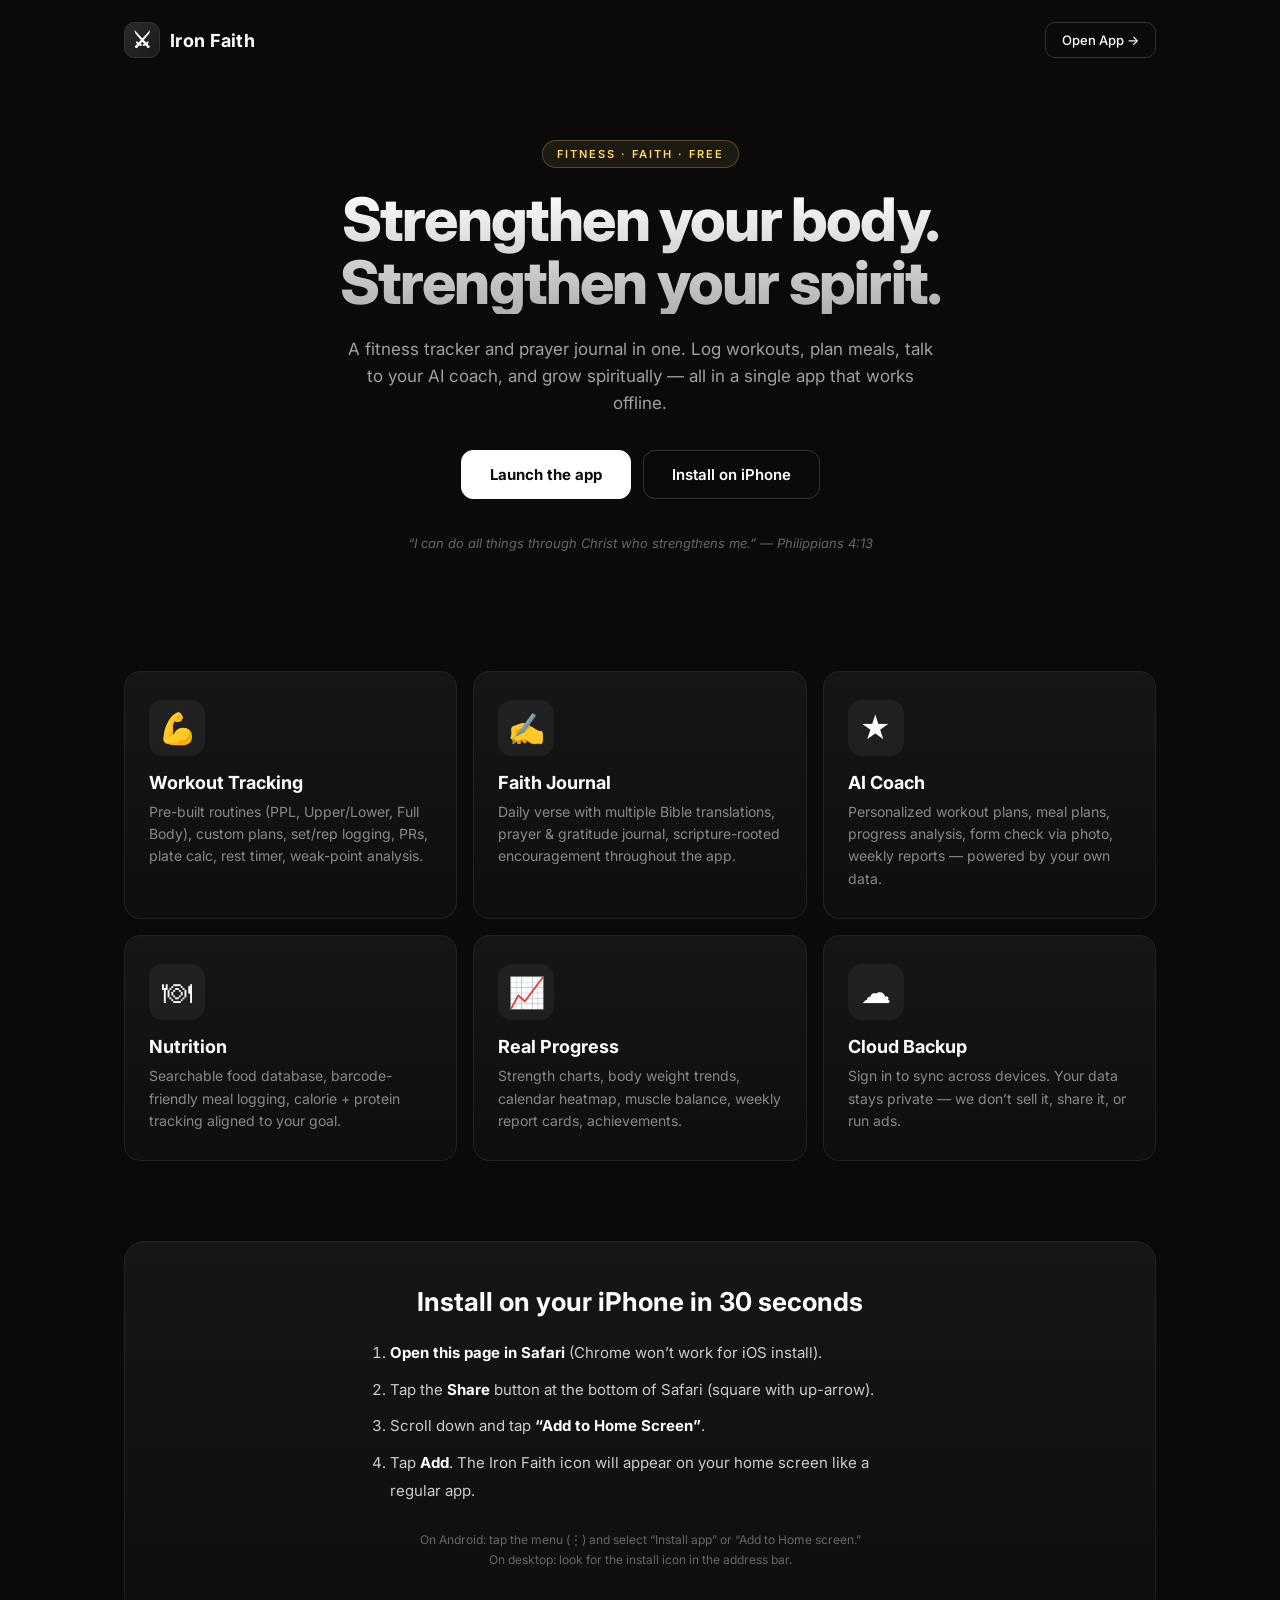
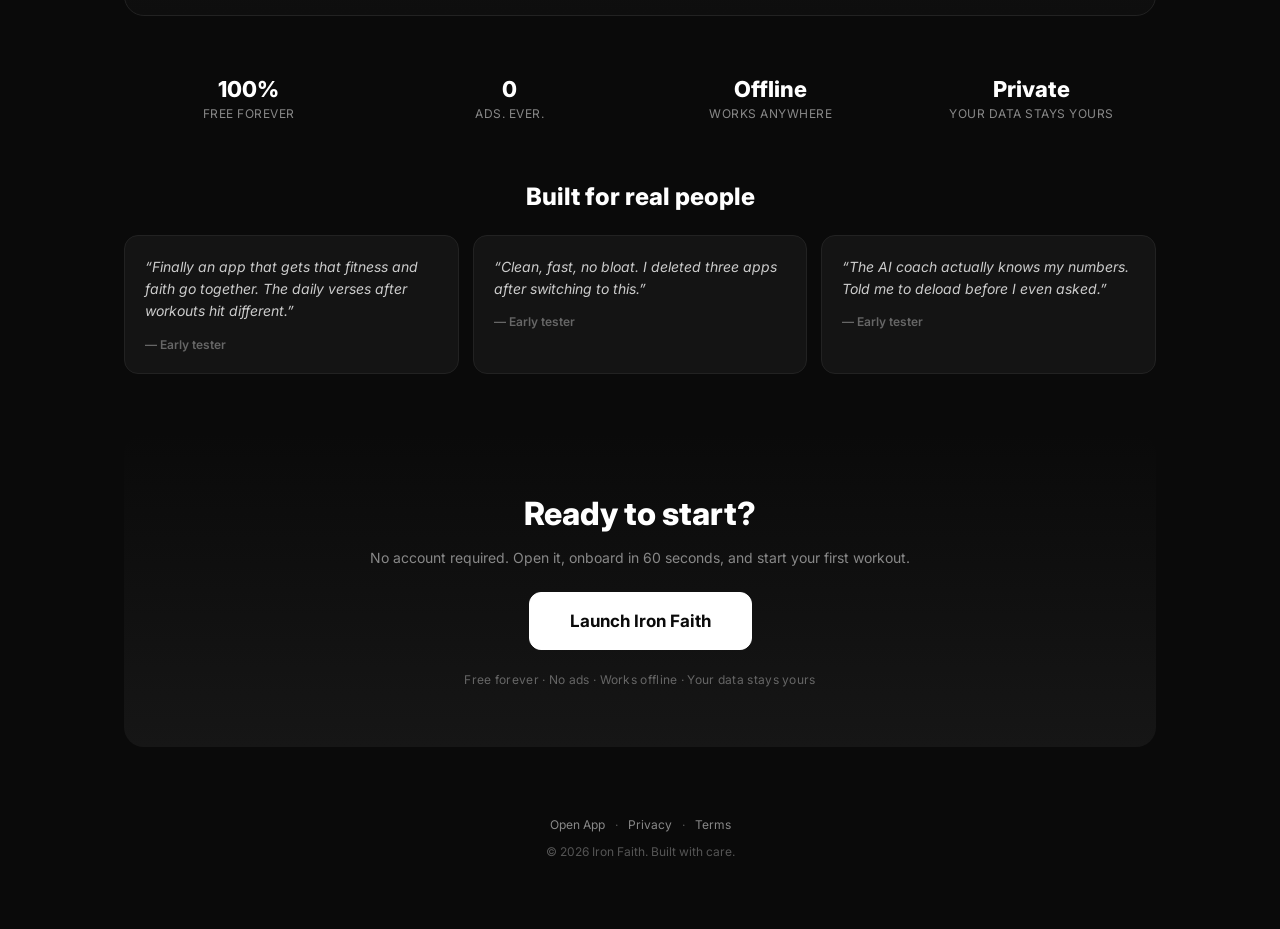
==== commit 9f646713: "Onboarding → workout, empty states, landing page, TWA prep 5. Onboarding → first workout: after comp" ====
--- a/index.html
+++ b/index.html
@@ -96,8 +96,34 @@
             <p class="landing-install-note">On Android: tap the menu (&#x22EE;) and select &ldquo;Install app&rdquo; or &ldquo;Add to Home screen.&rdquo;<br>On desktop: look for the install icon in the address bar.</p>
         </section>
 
+        <section class="landing-stats">
+            <div class="landing-stat"><strong>100%</strong><span>Free forever</span></div>
+            <div class="landing-stat"><strong>0</strong><span>Ads. Ever.</span></div>
+            <div class="landing-stat"><strong>Offline</strong><span>Works anywhere</span></div>
+            <div class="landing-stat"><strong>Private</strong><span>Your data stays yours</span></div>
+        </section>
+
+        <section class="landing-testimonials">
+            <h2>Built for real people</h2>
+            <div class="landing-testimonial-grid">
+                <div class="landing-testimonial">
+                    <p>&ldquo;Finally an app that gets that fitness and faith go together. The daily verses after workouts hit different.&rdquo;</p>
+                    <span class="landing-testimonial-author">&mdash; Early tester</span>
+                </div>
+                <div class="landing-testimonial">
+                    <p>&ldquo;Clean, fast, no bloat. I deleted three apps after switching to this.&rdquo;</p>
+                    <span class="landing-testimonial-author">&mdash; Early tester</span>
+                </div>
+                <div class="landing-testimonial">
+                    <p>&ldquo;The AI coach actually knows my numbers. Told me to deload before I even asked.&rdquo;</p>
+                    <span class="landing-testimonial-author">&mdash; Early tester</span>
+                </div>
+            </div>
+        </section>
+
         <section class="landing-final-cta">
             <h2>Ready to start?</h2>
+            <p class="landing-final-sub">No account required. Open it, onboard in 60 seconds, and start your first workout.</p>
             <a href="./app.html" class="landing-btn-primary landing-btn-large">Launch Iron Faith</a>
             <p class="landing-meta">Free forever &middot; No ads &middot; Works offline &middot; Your data stays yours</p>
         </section>
--- a/styles.css
+++ b/styles.css
@@ -1,3 +1,584 @@
+/* Feed refresh button */
+.feed-refresh-btn {
+    width: 100%;
+    background: transparent;
+    border: 1px dashed rgba(255,255,255,0.12);
+    color: #888;
+    padding: 10px;
+    border-radius: 10px;
+    font-size: 13px;
+    font-weight: 600;
+    cursor: pointer;
+    margin-bottom: 12px;
+    transition: all 0.2s ease;
+}
+.feed-refresh-btn:hover { color: #dc2626; border-color: rgba(220,38,38,0.4); }
+.feed-refresh-btn:active .feed-refresh-icon {
+    display: inline-block;
+    animation: spin 0.6s linear;
+}
+.feed-refresh-icon { display: inline-block; margin-right: 4px; font-size: 14px; }
+@keyframes spin { from { transform: rotate(0); } to { transform: rotate(360deg); } }
+[data-theme="light"] .feed-refresh-btn { border-color: rgba(0,0,0,0.12); color: #666; }
+
+/* ======== POLISH PASS ======== */
+
+/* Skeleton loaders */
+.skeleton {
+    background: linear-gradient(90deg, #1a1a1a 25%, #262626 50%, #1a1a1a 75%);
+    background-size: 200% 100%;
+    animation: skeleton-shimmer 1.4s ease-in-out infinite;
+    border-radius: 6px;
+}
+[data-theme="light"] .skeleton {
+    background: linear-gradient(90deg, #e8e8e8 25%, #f4f4f4 50%, #e8e8e8 75%);
+    background-size: 200% 100%;
+}
+@keyframes skeleton-shimmer {
+    0% { background-position: 200% 0; }
+    100% { background-position: -200% 0; }
+}
+.skeleton-post {
+    pointer-events: none;
+    margin-bottom: 14px;
+    padding: 16px;
+}
+.skeleton-row { display: flex; align-items: center; gap: 12px; margin-bottom: 14px; }
+.skeleton-avatar { width: 44px; height: 44px; border-radius: 50%; flex-shrink: 0; }
+.skeleton-line { height: 12px; border-radius: 4px; }
+.skeleton-img { height: 220px; border-radius: 10px; margin-top: 6px; }
+
+/* Smoother tab content transitions */
+.tab-content {
+    animation: tab-fade-in 0.2s ease;
+}
+@keyframes tab-fade-in {
+    from { opacity: 0.4; transform: translateY(4px); }
+    to { opacity: 1; transform: translateY(0); }
+}
+
+/* Better focus ring for keyboard nav (a11y) */
+button:focus-visible,
+a:focus-visible,
+input:focus-visible,
+select:focus-visible,
+textarea:focus-visible {
+    outline: 2px solid #dc2626;
+    outline-offset: 2px;
+    border-radius: 4px;
+}
+
+/* Tap-feedback for all primary/secondary buttons */
+.btn {
+    transition: transform 0.08s ease, box-shadow 0.2s ease, background 0.2s ease;
+    -webkit-tap-highlight-color: transparent;
+}
+.btn:active:not(:disabled) {
+    transform: scale(0.97);
+}
+
+/* Disabled state cleanup */
+.btn:disabled,
+button:disabled {
+    opacity: 0.55;
+    cursor: not-allowed;
+    transform: none !important;
+}
+
+/* Smoother scrollbars on desktop (webkit) */
+::-webkit-scrollbar { width: 10px; height: 10px; }
+::-webkit-scrollbar-track { background: transparent; }
+::-webkit-scrollbar-thumb {
+    background: rgba(255,255,255,0.08);
+    border-radius: 6px;
+    border: 2px solid transparent;
+    background-clip: padding-box;
+}
+::-webkit-scrollbar-thumb:hover { background: rgba(220,38,38,0.4); background-clip: padding-box; border: 2px solid transparent; }
+[data-theme="light"] ::-webkit-scrollbar-thumb { background: rgba(0,0,0,0.15); background-clip: padding-box; border: 2px solid transparent; }
+
+/* Streak protector banner */
+.streak-protector {
+    background: linear-gradient(90deg, #7c2d12, #c2410c);
+    border: 1px solid #f97316;
+    border-radius: 14px;
+    padding: 0;
+    margin-bottom: 14px;
+    overflow: hidden;
+    box-shadow: 0 4px 16px rgba(249,115,22,0.25);
+    animation: streak-pulse 2.4s ease-in-out infinite;
+}
+.streak-protector.hidden { display: none; }
+.streak-protector-inner {
+    display: flex;
+    align-items: center;
+    gap: 12px;
+    padding: 14px 16px;
+    position: relative;
+}
+.streak-protector-icon { font-size: 32px; flex-shrink: 0; }
+.streak-protector-text {
+    flex: 1;
+    color: #fff;
+    display: flex;
+    flex-direction: column;
+    line-height: 1.3;
+}
+.streak-protector-text strong { font-size: 15px; font-weight: 700; }
+.streak-protector-text span { font-size: 12px; opacity: 0.85; }
+.streak-protector-cta {
+    background: #fff;
+    color: #c2410c;
+    border: 0;
+    border-radius: 8px;
+    padding: 8px 14px;
+    font-weight: 700;
+    font-size: 13px;
+    cursor: pointer;
+    flex-shrink: 0;
+}
+.streak-protector-close {
+    background: transparent;
+    border: 0;
+    color: rgba(255,255,255,0.7);
+    font-size: 22px;
+    cursor: pointer;
+    padding: 0 4px;
+    line-height: 1;
+    flex-shrink: 0;
+}
+@keyframes streak-pulse {
+    0%, 100% { box-shadow: 0 4px 16px rgba(249,115,22,0.25); }
+    50% { box-shadow: 0 4px 24px rgba(249,115,22,0.5); }
+}
+
+/* Backup health indicator */
+.backup-health {
+    margin-bottom: 14px;
+    border-radius: 12px;
+    overflow: hidden;
+}
+.backup-health.hidden { display: none; }
+.backup-health-inner {
+    display: flex;
+    align-items: center;
+    gap: 12px;
+    padding: 10px 14px;
+    border-radius: 12px;
+    border: 1px solid var(--border);
+    background: var(--card-bg, #1a1a1a);
+}
+.backup-health-inner.ok {
+    border-color: rgba(34,197,94,0.35);
+    background: linear-gradient(90deg, rgba(34,197,94,0.08), rgba(34,197,94,0.02));
+}
+.backup-health-inner.warn {
+    border-color: rgba(245,158,11,0.45);
+    background: linear-gradient(90deg, rgba(245,158,11,0.12), rgba(245,158,11,0.03));
+}
+.backup-health-icon { font-size: 20px; flex-shrink: 0; }
+.backup-health-text {
+    flex: 1;
+    display: flex;
+    flex-direction: column;
+    line-height: 1.25;
+    min-width: 0;
+}
+.backup-health-text strong { font-size: 13px; font-weight: 700; color: var(--text); }
+.backup-health-text span { font-size: 11px; color: var(--text-muted); }
+.backup-health-cta {
+    background: var(--accent, #dc2626);
+    color: #fff;
+    border: 0;
+    border-radius: 8px;
+    padding: 6px 12px;
+    font-weight: 700;
+    font-size: 12px;
+    cursor: pointer;
+    flex-shrink: 0;
+}
+
+/* Daily coach insight card */
+.daily-insight { margin: 12px 0; }
+.daily-insight.hidden { display: none; }
+.daily-insight-inner {
+    display: flex;
+    align-items: center;
+    gap: 12px;
+    background: linear-gradient(135deg, rgba(220,38,38,0.10), rgba(124,58,237,0.10));
+    border: 1px solid rgba(220,38,38,0.30);
+    border-radius: 14px;
+    padding: 14px 16px;
+    cursor: pointer;
+    transition: transform 0.15s ease, border-color 0.15s ease;
+}
+.daily-insight-inner:active { transform: scale(0.98); }
+.daily-insight-inner:hover { border-color: rgba(220,38,38,0.55); }
+.daily-insight-icon { font-size: 26px; flex-shrink: 0; }
+.daily-insight-text { flex: 1; display: flex; flex-direction: column; gap: 2px; min-width: 0; }
+.daily-insight-text strong { font-size: 14px; font-weight: 700; color: var(--text); }
+.daily-insight-text span { font-size: 12px; color: var(--text-muted); }
+.daily-insight-arrow { font-size: 22px; color: var(--text-muted); flex-shrink: 0; }
+
+/* Progress photo gallery */
+.badge-count {
+    display: inline-block;
+    background: rgba(220,38,38,0.18);
+    color: #f87171;
+    font-size: 11px;
+    font-weight: 700;
+    padding: 2px 8px;
+    border-radius: 10px;
+    margin-left: 6px;
+    vertical-align: middle;
+}
+.progress-photo-grid {
+    display: grid;
+    grid-template-columns: repeat(3, 1fr);
+    gap: 8px;
+    margin: 12px 0;
+}
+.progress-photo-thumb {
+    position: relative;
+    aspect-ratio: 3 / 4;
+    border-radius: 10px;
+    overflow: hidden;
+    background: #111;
+    cursor: pointer;
+    border: 1px solid var(--border, rgba(255,255,255,0.08));
+    transition: transform 0.15s ease;
+}
+.progress-photo-thumb:active { transform: scale(0.97); }
+.progress-photo-thumb img {
+    width: 100%;
+    height: 100%;
+    object-fit: cover;
+    display: block;
+}
+.progress-photo-thumb-meta {
+    position: absolute;
+    bottom: 0;
+    left: 0;
+    right: 0;
+    padding: 6px 8px;
+    background: linear-gradient(transparent, rgba(0,0,0,0.85));
+    display: flex;
+    justify-content: space-between;
+    align-items: flex-end;
+    font-size: 10px;
+    color: #fff;
+}
+.progress-photo-thumb-tag {
+    background: rgba(220,38,38,0.85);
+    padding: 1px 6px;
+    border-radius: 8px;
+    font-weight: 700;
+    text-transform: uppercase;
+    font-size: 9px;
+}
+.progress-photo-actions { display: flex; gap: 8px; flex-wrap: wrap; margin-top: 8px; }
+.progress-photo-preview {
+    width: 100%;
+    max-height: 60vh;
+    object-fit: contain;
+    border-radius: 10px;
+    margin: 12px 0;
+    background: #000;
+}
+
+/* Generic modal overlay (used by progress photo + compare) */
+.modal-overlay {
+    position: fixed;
+    inset: 0;
+    background: rgba(0,0,0,0.85);
+    display: flex;
+    align-items: center;
+    justify-content: center;
+    z-index: 9999;
+    padding: 16px;
+    overflow-y: auto;
+}
+.modal-card {
+    background: var(--card-bg, #1a1a1a);
+    border-radius: 16px;
+    padding: 20px;
+    max-width: 460px;
+    width: 100%;
+    max-height: 90vh;
+    overflow-y: auto;
+    border: 1px solid var(--border, rgba(255,255,255,0.08));
+}
+.modal-card-wide { max-width: 720px; }
+.modal-card h3 { margin-top: 0; }
+.modal-sub { color: var(--text-muted); font-size: 13px; margin-bottom: 12px; }
+.modal-actions {
+    display: flex;
+    gap: 8px;
+    justify-content: flex-end;
+    margin-top: 16px;
+}
+.perspective-row {
+    display: flex;
+    gap: 6px;
+    margin-bottom: 12px;
+}
+.perspective-btn {
+    flex: 1;
+    padding: 10px;
+    border-radius: 10px;
+    background: rgba(255,255,255,0.04);
+    border: 1px solid var(--border, rgba(255,255,255,0.08));
+    color: var(--text);
+    font-weight: 600;
+    cursor: pointer;
+}
+.perspective-btn.active {
+    background: rgba(220,38,38,0.2);
+    border-color: rgba(220,38,38,0.6);
+    color: #f87171;
+}
+
+/* Compare layout */
+.compare-controls {
+    display: grid;
+    grid-template-columns: 1fr 1fr;
+    gap: 12px;
+    margin-bottom: 12px;
+}
+.compare-controls select {
+    width: 100%;
+    padding: 8px;
+    border-radius: 8px;
+    background: rgba(255,255,255,0.04);
+    border: 1px solid var(--border, rgba(255,255,255,0.08));
+    color: var(--text);
+}
+.compare-grid {
+    display: grid;
+    grid-template-columns: 1fr 1fr;
+    gap: 8px;
+}
+.compare-side img {
+    width: 100%;
+    aspect-ratio: 3 / 4;
+    object-fit: cover;
+    border-radius: 10px;
+    background: #000;
+}
+.compare-meta {
+    text-align: center;
+    font-size: 12px;
+    color: var(--text-muted);
+    margin-top: 6px;
+}
+.compare-summary {
+    text-align: center;
+    margin-top: 12px;
+    font-size: 14px;
+    padding: 10px;
+    background: rgba(220,38,38,0.1);
+    border-radius: 10px;
+}
+
+/* Username inline edit */
+.username-edit-btn {
+    background: rgba(220,38,38,0.12);
+    border: 1px solid rgba(220,38,38,0.35);
+    color: #f87171;
+    border-radius: 6px;
+    padding: 4px 6px;
+    cursor: pointer;
+    line-height: 0;
+    display: inline-flex;
+    align-items: center;
+    justify-content: center;
+}
+.username-edit-btn:hover { background: rgba(220,38,38,0.2); }
+
+/* Share app card */
+.share-app-card { text-align: left; }
+.share-app-btn {
+    display: flex;
+    align-items: center;
+    justify-content: center;
+}
+
+/* PR celebration */
+.pr-celebration {
+    position: fixed;
+    inset: 0;
+    background: rgba(0,0,0,0.85);
+    z-index: 9999;
+    display: flex;
+    align-items: center;
+    justify-content: center;
+    opacity: 0;
+    transition: opacity 0.35s ease;
+    pointer-events: none;
+    padding: 20px;
+}
+.pr-celebration.show { opacity: 1; pointer-events: auto; }
+.pr-celebration-card {
+    background: linear-gradient(160deg, #1a0808, #0a0a0a);
+    border: 2px solid #dc2626;
+    border-radius: 24px;
+    padding: 38px 28px 28px;
+    max-width: 380px;
+    width: 100%;
+    text-align: center;
+    box-shadow: 0 0 80px rgba(220,38,38,0.5);
+    transform: scale(0.7);
+    transition: transform 0.4s cubic-bezier(0.34, 1.56, 0.64, 1);
+    position: relative;
+    overflow: hidden;
+}
+.pr-celebration.show .pr-celebration-card { transform: scale(1); }
+.pr-confetti {
+    position: absolute;
+    inset: 0;
+    pointer-events: none;
+    overflow: hidden;
+}
+.pr-confetti-piece {
+    position: absolute;
+    top: -20px;
+    width: 10px;
+    height: 14px;
+    border-radius: 2px;
+    animation: pr-confetti-fall linear forwards;
+}
+@keyframes pr-confetti-fall {
+    0% { transform: translateY(0) rotate(0deg); opacity: 1; }
+    100% { transform: translateY(500px) rotate(720deg); opacity: 0; }
+}
+.pr-trophy-big {
+    font-size: 84px;
+    margin-bottom: 8px;
+    animation: pr-bounce 0.8s ease infinite alternate;
+}
+@keyframes pr-bounce {
+    from { transform: translateY(0); }
+    to { transform: translateY(-8px); }
+}
+.pr-headline {
+    font-size: 34px;
+    font-weight: 900;
+    color: #dc2626;
+    letter-spacing: 2px;
+    margin-bottom: 4px;
+    text-shadow: 0 0 20px rgba(220,38,38,0.6);
+}
+.pr-exercise {
+    font-size: 18px;
+    color: #fff;
+    font-weight: 600;
+    margin-bottom: 14px;
+}
+.pr-stats {
+    background: rgba(220,38,38,0.12);
+    border: 1px solid rgba(220,38,38,0.4);
+    border-radius: 12px;
+    padding: 14px;
+    margin-bottom: 16px;
+}
+.pr-stat-line {
+    color: #fff;
+    font-weight: 700;
+    font-size: 16px;
+    margin: 4px 0;
+}
+.pr-verse {
+    color: #888;
+    font-style: italic;
+    font-size: 13px;
+    margin-bottom: 18px;
+    line-height: 1.5;
+}
+.pr-dismiss-btn {
+    width: 100%;
+    background: #dc2626;
+    color: #fff;
+    font-weight: 700;
+    font-size: 16px;
+}
+
+/* iOS install prompt sheet */
+#ios-install-sheet {
+    position: fixed;
+    inset: 0;
+    background: rgba(0,0,0,0.7);
+    z-index: 9500;
+    display: flex;
+    align-items: flex-end;
+    justify-content: center;
+    animation: fadeIn 0.25s ease;
+    padding: 16px;
+}
+.ios-install-card {
+    background: var(--card-bg, #161616);
+    color: var(--text, #f0f0f0);
+    border: 1px solid var(--border, #2a2a2a);
+    border-radius: 20px 20px 16px 16px;
+    padding: 28px 24px 24px;
+    max-width: 440px;
+    width: 100%;
+    text-align: center;
+    color: #f0f0f0;
+    box-shadow: 0 -8px 40px rgba(0,0,0,0.6);
+    position: relative;
+    animation: slideUp 0.3s ease;
+}
+.ios-install-close {
+    position: absolute;
+    top: 10px;
+    right: 14px;
+    background: transparent;
+    border: 0;
+    color: #888;
+    font-size: 28px;
+    cursor: pointer;
+    line-height: 1;
+}
+.ios-install-icon { font-size: 38px; color: #dc2626; margin-bottom: 6px; }
+.ios-install-card h3 { margin: 0 0 8px; font-size: 22px; color: var(--text, #fff); }
+.ios-install-card p { margin: 0 0 16px; color: var(--text-secondary, #aaa); font-size: 14px; line-height: 1.5; }
+.ios-install-card ol {
+    text-align: left;
+    margin: 0 0 18px;
+    padding-left: 22px;
+    color: var(--text, #ddd);
+    font-size: 14px;
+    line-height: 1.7;
+}
+.ios-install-card ol strong { color: var(--text, #fff); }
+.ios-share-icon {
+    display: inline-block;
+    background: #1d4ed8;
+    color: #fff;
+    padding: 1px 6px;
+    border-radius: 4px;
+    font-size: 12px;
+    margin: 0 2px;
+}
+@keyframes slideUp { from { transform: translateY(40px); opacity: 0; } to { transform: translateY(0); opacity: 1; } }
+@keyframes fadeIn { from { opacity: 0; } to { opacity: 1; } }
+
+.offline-banner {
+    background: linear-gradient(90deg, #b45309, #d97706);
+    color: #fff;
+    text-align: center;
+    padding: 8px 14px;
+    font-size: 13px;
+    font-weight: 600;
+    letter-spacing: 0.2px;
+    position: sticky;
+    top: 0;
+    z-index: 9000;
+    box-shadow: 0 2px 8px rgba(0,0,0,0.4);
+}
+.offline-banner.hidden { display: none; }
+.offline-banner span { margin-right: 6px; }
+
 :root {
     --bg: #090909;
     --card-bg: #141414;
@@ -9,6 +590,7 @@
     --border-light: #2a2a2a;
     --accent: #e0e0e0;
     --accent-dim: #888888;
+    --accent-glow: rgba(255, 255, 255, 0.06);
     --success: #4ade80;
     --warning: #facc15;
     --danger: #f87171;
@@ -44,9 +626,9 @@
 
 /* ========== VERSE BANNER ========== */
 .verse-banner {
-    background: var(--bg);
+    background: var(--card-bg);
     color: var(--text-secondary);
-    padding: 14px 48px 14px 20px;
+    padding: 18px 48px 18px 20px;
     text-align: center;
     position: relative;
     border-bottom: 1px solid var(--border);
@@ -79,14 +661,14 @@
 }
 
 .verse-icon {
+    font-size: 16px;
+    opacity: 0.5;
+}
+
+.verse-text {
     font-size: 14px;
-    opacity: 0.5;
-}
-
-.verse-text {
-    font-size: 13px;
     font-style: italic;
-    line-height: 1.5;
+    line-height: 1.6;
     margin: 6px 0 3px;
     font-weight: 300;
     opacity: 0.8;
@@ -264,10 +846,18 @@
 }
 
 .stat-number {
-    font-size: 28px;
+    font-size: 32px;
     font-weight: 800;
-    margin-top: 6px;
+    margin-top: 8px;
     line-height: 1;
+}
+.stat-number.pop {
+    animation: stat-pop 0.5s ease;
+}
+@keyframes stat-pop {
+    0% { transform: scale(1); }
+    40% { transform: scale(1.12); color: var(--accent); }
+    100% { transform: scale(1); }
 }
 
 .stat-sub {
@@ -433,6 +1023,86 @@
     flex: 1;
 }
 
+/* ========== BODY MEASUREMENTS ========== */
+.measure-grid {
+    display: grid;
+    grid-template-columns: 1fr 1fr;
+    gap: 8px 12px;
+    margin: 12px 0;
+}
+.measure-field label {
+    font-size: 12px;
+    color: var(--text-muted);
+    display: block;
+    margin-bottom: 2px;
+}
+.measure-field input {
+    width: 100%;
+    padding: 8px;
+    border: 1px solid var(--border);
+    border-radius: 8px;
+    background: var(--card);
+    color: var(--text);
+    font-size: 14px;
+}
+.measure-stats-grid {
+    display: grid;
+    grid-template-columns: repeat(auto-fill, minmax(100px, 1fr));
+    gap: 8px;
+    margin-top: 10px;
+}
+.measure-stat {
+    background: var(--bg);
+    border-radius: 8px;
+    padding: 8px 10px;
+    text-align: center;
+}
+.measure-stat-label {
+    display: block;
+    font-size: 11px;
+    color: var(--text-muted);
+    margin-bottom: 2px;
+}
+.measure-stat-value {
+    font-size: 15px;
+    font-weight: 600;
+    color: var(--text);
+}
+.measure-up { color: #f97316; font-size: 12px; font-weight: 500; }
+.measure-down { color: #22c55e; font-size: 12px; font-weight: 500; }
+.measure-chart-controls {
+    margin-top: 6px;
+}
+.measure-chart-controls select {
+    padding: 4px 8px;
+    border-radius: 6px;
+    border: 1px solid var(--border);
+    background: var(--card);
+    color: var(--text);
+    font-size: 13px;
+}
+.measure-history-scroll {
+    overflow-x: auto;
+    margin: 12px 0;
+}
+.measure-history-table {
+    width: 100%;
+    border-collapse: collapse;
+    font-size: 12px;
+}
+.measure-history-table th,
+.measure-history-table td {
+    padding: 6px 8px;
+    border-bottom: 1px solid var(--border);
+    text-align: center;
+    white-space: nowrap;
+}
+.measure-history-table th {
+    font-weight: 600;
+    color: var(--text-muted);
+    font-size: 11px;
+}
+
 /* ========== PROGRESS BARS (Macros) ========== */
 .macro-bars {
     display: flex;
@@ -726,6 +1396,158 @@
     font-size: 12px;
     color: var(--text-muted);
     margin-top: 2px;
+}
+
+.coach-disclaimer {
+    font-size: 11px;
+    color: var(--text-muted);
+    background: rgba(255,255,255,0.03);
+    border: 1px solid rgba(255,255,255,0.08);
+    border-radius: 8px;
+    padding: 6px 10px;
+    margin: 0 0 8px 0;
+    line-height: 1.4;
+}
+.coach-disclaimer a {
+    color: var(--gold, #c9a769);
+    text-decoration: underline;
+}
+
+.first-run-card {
+    margin-bottom: 16px;
+}
+.first-run-inner {
+    position: relative;
+    padding: 20px 18px 18px;
+    border-radius: 14px;
+    background: linear-gradient(135deg, rgba(201,167,105,0.14), rgba(201,167,105,0.04));
+    border: 1px solid rgba(201,167,105,0.35);
+}
+.first-run-dismiss {
+    position: absolute;
+    top: 8px;
+    right: 10px;
+    width: 28px;
+    height: 28px;
+    border: none;
+    background: transparent;
+    color: var(--text-muted, #999);
+    font-size: 22px;
+    line-height: 1;
+    cursor: pointer;
+    border-radius: 50%;
+}
+.first-run-dismiss:hover { background: rgba(255,255,255,0.06); }
+.first-run-eyebrow {
+    font-size: 11px;
+    letter-spacing: 0.08em;
+    text-transform: uppercase;
+    color: var(--gold, #c9a769);
+    margin-bottom: 4px;
+}
+.first-run-title {
+    font-size: 18px;
+    font-weight: 700;
+    margin: 0 0 6px 0;
+    color: var(--text, #fff);
+}
+.first-run-body {
+    font-size: 13px;
+    line-height: 1.5;
+    color: var(--text-secondary, #bbb);
+    margin: 0 0 14px 0;
+}
+.first-run-alt {
+    margin-top: 10px;
+    text-align: center;
+}
+.first-run-alt .btn {
+    background: transparent;
+    color: var(--text-muted, #999);
+    text-decoration: underline;
+}
+
+.first-workout-overlay {
+    position: fixed;
+    inset: 0;
+    background: rgba(0, 0, 0, 0.82);
+    display: flex;
+    align-items: center;
+    justify-content: center;
+    padding: 24px;
+    z-index: 10001;
+    opacity: 0;
+    transition: opacity 220ms ease;
+}
+.first-workout-overlay.show { opacity: 1; }
+.first-workout-dialog {
+    background: #141414;
+    border: 1px solid rgba(201,167,105,0.45);
+    border-radius: 18px;
+    padding: 28px 22px 22px;
+    max-width: 420px;
+    width: 100%;
+    text-align: center;
+    box-shadow: 0 20px 60px rgba(0,0,0,0.6);
+    transform: scale(0.96);
+    transition: transform 220ms cubic-bezier(0.2, 0.8, 0.2, 1.1);
+}
+.first-workout-overlay.show .first-workout-dialog { transform: scale(1); }
+.first-workout-icon {
+    font-size: 48px;
+    line-height: 1;
+    margin-bottom: 6px;
+}
+.first-workout-eyebrow {
+    font-size: 11px;
+    letter-spacing: 0.12em;
+    text-transform: uppercase;
+    color: var(--gold, #c9a769);
+    margin-bottom: 6px;
+}
+.first-workout-title {
+    font-size: 22px;
+    font-weight: 700;
+    margin: 0 0 12px 0;
+    color: #fff;
+}
+.first-workout-verse {
+    font-size: 13px;
+    font-style: italic;
+    color: var(--text-secondary, #bbb);
+    line-height: 1.5;
+    margin: 0 0 14px 0;
+    padding: 10px 12px;
+    border-left: 2px solid var(--gold, #c9a769);
+    background: rgba(201,167,105,0.06);
+    border-radius: 6px;
+    text-align: left;
+}
+.first-workout-body {
+    font-size: 13px;
+    line-height: 1.55;
+    color: var(--text-secondary, #bbb);
+    margin: 0 0 18px 0;
+}
+
+.coach-upsell {
+    margin-top: 10px;
+    padding: 10px 12px;
+    border: 1px solid var(--gold, #c9a769);
+    border-radius: 10px;
+    background: rgba(201, 167, 105, 0.08);
+}
+.coach-upsell strong {
+    display: block;
+    font-size: 13px;
+    color: var(--gold, #c9a769);
+    margin-bottom: 4px;
+}
+.coach-upsell p {
+    font-size: 12px;
+    color: var(--text, #e8e8e8);
+    margin: 0 0 8px 0;
+    line-height: 1.45;
 }
 
 .quick-actions {
@@ -957,8 +1779,8 @@
     color: var(--text);
 }
 
-/* ========== COACH PHOTOS ========== */
-.coach-photo-btn {
+/* ========== COACH INPUT BUTTONS ========== */
+.coach-mic-btn {
     width: 48px;
     height: 48px;
     min-width: 48px;
@@ -968,51 +1790,16 @@
     justify-content: center;
     font-size: 20px;
     border-radius: var(--radius-sm);
-}
-
-.coach-photo-preview {
-    position: relative;
-    display: inline-block;
-    margin-top: 8px;
-    border-radius: var(--radius-sm);
-    overflow: hidden;
-    border: 2px solid var(--border-light);
-}
-
-.coach-photo-preview img {
-    width: 120px;
-    height: 120px;
-    object-fit: cover;
-    display: block;
-}
-
-.photo-preview-remove {
-    position: absolute;
-    top: 4px;
-    right: 4px;
-    width: 24px;
-    height: 24px;
-    border-radius: 50%;
-    border: none;
-    background: rgba(0,0,0,0.8);
-    color: white;
-    font-size: 16px;
-    cursor: pointer;
-    display: flex;
-    align-items: center;
-    justify-content: center;
-}
-
-.photo-preview-label {
-    display: block;
-    text-align: center;
-    padding: 4px;
-    background: var(--card-bg-elevated);
-    color: var(--text-secondary);
-    font-size: 10px;
-    font-weight: 600;
-    text-transform: uppercase;
-    letter-spacing: 0.5px;
+    transition: background 0.2s, transform 0.2s;
+}
+.coach-mic-btn.listening {
+    background: var(--primary, #d4af37);
+    color: #000;
+    animation: micPulse 1.2s ease-in-out infinite;
+}
+@keyframes micPulse {
+    0%, 100% { transform: scale(1); box-shadow: 0 0 0 0 rgba(212,175,55,0.5); }
+    50%      { transform: scale(1.06); box-shadow: 0 0 0 8px rgba(212,175,55,0); }
 }
 
 .coach-msg .chat-photo {
@@ -1316,6 +2103,7 @@
     --border-light: #eaeaea;
     --accent: #333333;
     --accent-dim: #666666;
+    --accent-glow: rgba(0, 0, 0, 0.04);
 }
 
 [data-theme="light"] input,
@@ -1353,9 +2141,6 @@
     color: #111111;
 }
 
-[data-theme="light"] .verse-banner {
-    border-bottom-color: #e0e0e0;
-}
 
 [data-theme="light"] .unit-btn.active {
     background: #ffffff;
@@ -1412,6 +2197,8 @@
 .badge-icon { font-size: 28px; margin-bottom: 4px; }
 .badge-name { font-size: 10px; font-weight: 600; color: var(--text-secondary); text-transform: uppercase; letter-spacing: 0.5px; }
 .badge.earned .badge-name { color: var(--text); }
+.badge-desc { font-size: 10px; color: var(--text-muted); margin-top: 2px; line-height: 1.3; }
+.badge.earned .badge-desc { color: var(--text-secondary); }
 .badge-progress { font-size: 9px; color: var(--text-muted); margin-top: 4px; font-weight: 500; }
 .badge-progress.badge-done { color: var(--success); }
 .badge-progress-bar {
@@ -1826,6 +2613,19 @@
     border-radius: var(--radius-sm);
     border-left: 2px solid var(--text-muted);
 }
+
+.ob-legal {
+    text-align: center;
+    color: var(--text-muted);
+    font-size: 11px;
+    line-height: 1.5;
+    margin: 0 0 12px 0;
+    padding: 0 8px;
+}
+.ob-legal a {
+    color: var(--gold, #c9a769);
+    text-decoration: underline;
+}
 .onboarding-slide .btn { margin-top: 16px; }
 .ob-summary {
     background: var(--card-bg);
@@ -2031,6 +2831,16 @@
 .food-result:last-child { border-bottom: none; }
 .food-result-name { font-size: 14px; font-weight: 500; }
 .food-result-info { font-size: 12px; color: var(--text-muted); white-space: nowrap; margin-left: 12px; }
+.food-result-divider {
+    padding: 6px 16px;
+    font-size: 11px;
+    font-weight: 600;
+    color: var(--text-muted);
+    text-transform: uppercase;
+    letter-spacing: 0.5px;
+    border-bottom: 1px solid var(--border);
+    background: var(--bg);
+}
 .servings-row {
     display: flex;
     align-items: center;
@@ -2052,19 +2862,23 @@
     background: rgba(0,0,0,0.9);
     z-index: 200;
     display: flex;
-    align-items: center;
+    align-items: flex-start;
     justify-content: center;
     animation: fadeIn 0.25s ease;
+    overflow-y: auto;
+    -webkit-overflow-scrolling: touch;
+    padding: 24px 0;
 }
 .share-modal.hidden { display: none; }
 .share-modal-content {
     position: relative;
     max-width: 90%;
-    max-height: 90vh;
+    width: 100%;
     display: flex;
     flex-direction: column;
     align-items: center;
     gap: 16px;
+    padding-bottom: 24px;
 }
 .share-modal-close {
     position: absolute;
@@ -2444,6 +3258,40 @@
     margin-left: 4px;
 }
 
+/* Notifications */
+.notif-item {
+    display: flex;
+    gap: 12px;
+    padding: 12px 0;
+    border-bottom: 1px solid var(--border);
+    align-items: flex-start;
+}
+.notif-item:last-child { border-bottom: none; }
+.notif-icon { font-size: 20px; flex-shrink: 0; margin-top: 2px; }
+.notif-body { flex: 1; min-width: 0; }
+.notif-text { font-size: 14px; line-height: 1.4; display: block; }
+.notif-time { font-size: 12px; color: var(--text-muted); display: block; margin-top: 2px; }
+.notif-actions { margin-top: 6px; display: flex; gap: 6px; }
+
+/* Social Achievements */
+.social-achievements-grid {
+    display: flex;
+    flex-wrap: wrap;
+    gap: 8px;
+    margin-top: 8px;
+}
+.social-achievement {
+    display: flex;
+    align-items: center;
+    gap: 4px;
+    background: var(--bg);
+    border-radius: 20px;
+    padding: 4px 10px;
+    font-size: 12px;
+}
+.social-achievement-icon { font-size: 16px; }
+.social-achievement-name { font-weight: 500; color: var(--text); }
+
 .feed-post {
     background: var(--card-bg);
     border: 1px solid var(--border);
@@ -2464,6 +3312,22 @@
     max-height: 400px;
     object-fit: cover;
     display: block;
+    background: linear-gradient(90deg, #1a1a1a 25%, #262626 50%, #1a1a1a 75%);
+    background-size: 200% 100%;
+    animation: skeleton-shimmer 1.4s ease-in-out infinite;
+    opacity: 0;
+    transition: opacity 0.4s ease;
+    min-height: 200px;
+}
+.post-photo.loaded {
+    opacity: 1;
+    background: none;
+    animation: none;
+    min-height: 0;
+}
+[data-theme="light"] .post-photo {
+    background: linear-gradient(90deg, #e8e8e8 25%, #f4f4f4 50%, #e8e8e8 75%);
+    background-size: 200% 100%;
 }
 .post-workout-stats {
     padding: 10px 16px;
@@ -2476,9 +3340,82 @@
     font-weight: 500;
 }
 .post-top-lift { color: var(--success); font-weight: 700; }
+
+/* New richer workout card */
+.post-workout-card {
+    padding: 12px 16px 14px;
+    background: var(--bg);
+    border-top: 1px solid var(--border);
+    border-bottom: 1px solid var(--border);
+}
+.post-stats-pills {
+    display: flex;
+    gap: 8px;
+    margin-bottom: 10px;
+}
+.post-stat-pill {
+    flex: 1;
+    background: var(--card-bg, #1a1a1a);
+    border: 1px solid var(--border);
+    border-radius: 10px;
+    padding: 8px 6px;
+    text-align: center;
+    min-width: 0;
+}
+.post-stat-pill .psp-num {
+    display: block;
+    font-size: 15px;
+    font-weight: 800;
+    color: var(--text);
+    line-height: 1.15;
+    overflow: hidden;
+    text-overflow: ellipsis;
+    white-space: nowrap;
+}
+.post-stat-pill .psp-lbl {
+    display: block;
+    font-size: 10px;
+    color: var(--text-muted);
+    text-transform: uppercase;
+    letter-spacing: 0.5px;
+    margin-top: 2px;
+}
+.post-top-lift-banner {
+    background: linear-gradient(90deg, rgba(220,38,38,0.15), rgba(220,38,38,0.04));
+    border: 1px solid rgba(220,38,38,0.35);
+    border-radius: 10px;
+    padding: 8px 12px;
+    font-size: 12px;
+    color: var(--text);
+    margin-bottom: 10px;
+}
+.post-top-lift-banner strong { color: #f87171; }
+.post-ex-list {
+    display: flex;
+    flex-direction: column;
+    gap: 4px;
+}
+.post-ex-row {
+    display: flex;
+    justify-content: space-between;
+    align-items: baseline;
+    gap: 8px;
+    font-size: 12px;
+    padding: 4px 0;
+    border-bottom: 1px dashed var(--border);
+}
+.post-ex-row:last-child { border-bottom: 0; }
+.post-ex-name { color: var(--text); font-weight: 600; }
+.post-ex-meta { color: var(--text-muted); white-space: nowrap; }
+.post-ex-list-legacy {
+    font-size: 12px;
+    color: var(--text-secondary);
+    line-height: 1.5;
+}
+
 .post-caption { padding: 10px 16px 4px; font-size: 14px; line-height: 1.5; }
-.post-actions { padding: 8px 16px 14px; }
-.post-like-btn {
+.post-actions { padding: 8px 16px 14px; display: flex; gap: 8px; }
+.post-like-btn, .post-comment-btn {
     background: none;
     border: 1px solid var(--border);
     border-radius: 20px;
@@ -2488,9 +3425,19 @@
     cursor: pointer;
     font-family: inherit;
     transition: all var(--transition);
-}
-.post-like-btn.liked { color: #ef4444; border-color: rgba(239,68,68,0.3); }
-.post-like-btn:hover { border-color: var(--text-muted); }
+    display: inline-flex;
+    align-items: center;
+    gap: 6px;
+}
+.post-like-btn .like-icon { font-size: 16px; line-height: 1; }
+.post-like-btn.liked { color: #ef4444; border-color: rgba(239,68,68,0.45); background: rgba(239,68,68,0.08); }
+.post-like-btn:hover, .post-comment-btn:hover { border-color: var(--text-muted); }
+.post-like-btn.like-pop .like-icon { animation: like-pop 0.32s ease-out; }
+@keyframes like-pop {
+    0% { transform: scale(1); }
+    40% { transform: scale(1.45); }
+    100% { transform: scale(1); }
+}
 .exercise-info-modal {
     position: fixed;
     inset: 0;
@@ -2595,6 +3542,9 @@
 }
 .info-tappable:hover .info-icon { opacity: 1; color: var(--text-secondary); }
 
+.prayer-journal-card {
+    border-color: var(--border);
+}
 .prayer-journal-card textarea {
     width: 100%;
     background: var(--bg);
@@ -2671,7 +3621,8 @@
     font-size: 13px;
 }
 .workout-item-del,
-.workout-item-again {
+.workout-item-again,
+.workout-item-share {
     background: none;
     border: 1px solid var(--border);
     color: var(--text-muted);
@@ -2687,6 +3638,7 @@
 .workout-item-del:hover { color: #ef4444; border-color: #ef4444; }
 .workout-item-again { font-size: 16px; }
 .workout-item-again:hover { color: var(--text-primary); border-color: var(--text-muted); }
+.workout-item-share:hover { color: #dc2626; border-color: #dc2626; }
 .pr-badge {
     display: inline-block;
     background: linear-gradient(135deg, #fbbf24, #f59e0b);
@@ -2854,6 +3806,100 @@
 }
 .post-auto-stats p { margin: 2px 0; }
 
+/* Post session selector */
+.post-session-select {
+    width: 100%;
+    padding: 10px 12px;
+    margin-bottom: 10px;
+    background: var(--bg);
+    color: var(--text);
+    border: 1px solid var(--border);
+    border-radius: var(--radius-sm);
+    font-size: 14px;
+    -webkit-appearance: none;
+    appearance: none;
+}
+
+/* Post lift picker */
+.post-lift-picker {
+    display: flex;
+    flex-direction: column;
+    gap: 6px;
+    margin-bottom: 8px;
+}
+.post-lift-option {
+    display: flex;
+    align-items: center;
+    gap: 10px;
+    padding: 8px 10px;
+    background: var(--bg);
+    border: 1px solid var(--border);
+    border-radius: var(--radius-sm);
+    font-size: 13px;
+    cursor: pointer;
+}
+.post-lift-option input[type="checkbox"] {
+    flex-shrink: 0;
+    width: 18px;
+    height: 18px;
+    accent-color: var(--accent);
+}
+.post-lift-name {
+    flex: 1;
+    font-weight: 600;
+    color: var(--text);
+}
+.post-lift-meta {
+    color: var(--text-secondary);
+    font-size: 12px;
+    white-space: nowrap;
+}
+
+/* @mention links */
+.mention-link {
+    color: var(--accent);
+    cursor: pointer;
+    font-weight: 600;
+}
+.mention-link:active {
+    opacity: 0.7;
+}
+
+/* User profile modal — recent posts */
+.user-profile-post {
+    padding: 10px 0;
+    border-top: 1px solid var(--border);
+}
+.user-profile-post:first-of-type { border-top: none; }
+
+/* Post photo preview with remove */
+.post-photo-preview-wrap {
+    position: relative;
+    margin-top: 10px;
+}
+.post-photo-preview-wrap img {
+    width: 100%;
+    border-radius: var(--radius-sm);
+    display: block;
+}
+.post-photo-remove {
+    position: absolute;
+    top: 8px;
+    right: 8px;
+    width: 28px;
+    height: 28px;
+    border-radius: 50%;
+    border: none;
+    background: rgba(0,0,0,0.65);
+    color: #fff;
+    font-size: 18px;
+    line-height: 1;
+    cursor: pointer;
+    display: flex;
+    align-items: center;
+    justify-content: center;
+}
+
 .friend-item {
     display: flex;
     justify-content: space-between;
@@ -2927,12 +3973,12 @@
     width: 22px;
     height: 22px;
     border-radius: 50%;
-    background: var(--card-bg);
-    border: 1px solid var(--border);
+    background: var(--primary, #d4af37);
+    color: #000;
+    border: 1px solid var(--card-bg);
     display: flex;
     align-items: center;
     justify-content: center;
-    font-size: 11px;
 }
 .post-avatar {
     width: 32px;
@@ -3275,6 +4321,25 @@
     margin-bottom: 8px;
     font-style: italic;
 }
+.active-suggest {
+    font-size: 11px;
+    color: var(--text);
+    margin-bottom: 8px;
+    display: flex;
+    align-items: center;
+    gap: 8px;
+    flex-wrap: wrap;
+}
+.active-suggest .btn-xs {
+    padding: 3px 10px;
+    font-size: 11px;
+    border-radius: 999px;
+}
+.active-rpe-input {
+    max-width: 56px;
+    flex: 0 0 56px !important;
+    text-align: center;
+}
 .active-sets { display: flex; flex-direction: column; gap: 6px; margin-bottom: 8px; }
 .active-set-row {
     display: flex;
@@ -3304,6 +4369,20 @@
     font-size: 14px;
 }
 .active-done-btn:hover { background: rgba(74,222,128,0.2); }
+.active-remove-set-btn {
+    width: 28px;
+    height: 32px;
+    border-radius: 8px;
+    border: 1px solid rgba(220,38,38,0.35);
+    background: rgba(220,38,38,0.10);
+    color: #f87171;
+    cursor: pointer;
+    font-size: 18px;
+    line-height: 1;
+    padding: 0;
+    flex-shrink: 0;
+}
+.active-remove-set-btn:hover { background: rgba(220,38,38,0.18); }
 .active-add-ex {
     display: flex;
     gap: 6px;
@@ -3938,6 +5017,65 @@
     line-height: 1.7;
 }
 
+/* ========== LANDING STATS BAR ========== */
+.landing-stats {
+    display: grid;
+    grid-template-columns: repeat(4, 1fr);
+    gap: 12px;
+    margin: 0 0 60px;
+    text-align: center;
+}
+.landing-stat strong {
+    display: block;
+    font-size: 22px;
+    font-weight: 800;
+    color: #ffffff;
+}
+.landing-stat span {
+    font-size: 12px;
+    color: #888;
+    text-transform: uppercase;
+    letter-spacing: 0.5px;
+}
+@media (max-width: 520px) {
+    .landing-stats { grid-template-columns: repeat(2, 1fr); gap: 16px; }
+}
+
+/* ========== LANDING TESTIMONIALS ========== */
+.landing-testimonials {
+    margin: 0 0 60px;
+    text-align: center;
+}
+.landing-testimonials h2 {
+    font-size: 24px;
+    font-weight: 800;
+    margin-bottom: 24px;
+}
+.landing-testimonial-grid {
+    display: grid;
+    grid-template-columns: repeat(auto-fit, minmax(260px, 1fr));
+    gap: 14px;
+}
+.landing-testimonial {
+    background: #141414;
+    border: 1px solid #222;
+    border-radius: 14px;
+    padding: 20px;
+    text-align: left;
+}
+.landing-testimonial p {
+    font-size: 14px;
+    line-height: 1.6;
+    color: #ccc;
+    margin: 0 0 10px;
+    font-style: italic;
+}
+.landing-testimonial-author {
+    font-size: 12px;
+    color: #666;
+    font-weight: 600;
+}
+
 .landing-final-cta {
     text-align: center;
     padding: 60px 16px;
@@ -3950,11 +5088,22 @@
     font-weight: 800;
     margin: 0 0 24px;
 }
+.landing-final-sub {
+    color: #888;
+    font-size: 14px;
+    margin: -10px 0 24px;
+    line-height: 1.5;
+}
 .landing-meta {
     color: #666;
     font-size: 12px;
     margin-top: 22px;
     letter-spacing: 0.3px;
+}
+
+/* Empty chart cards — reduce visual noise for new users */
+.card.empty-chart {
+    opacity: 0.6;
 }
 
 .landing-footer {
@@ -3983,3 +5132,371 @@
     .landing-cta-row { flex-direction: column; align-items: stretch; }
     .landing-btn-primary, .landing-btn-secondary { width: 100%; box-sizing: border-box; }
 }
+
+/* Superset styles */
+.active-ex-actions {
+    display: flex; gap: 6px; flex-wrap: wrap; margin-top: 6px;
+}
+.superset-active {
+    background: rgba(78,205,196,0.2) !important;
+    border-color: #4ecdc4 !important;
+    color: #4ecdc4 !important;
+}
+.superset-connector {
+    text-align: center; padding: 4px 0; color: #4ecdc4; font-size: 12px;
+    font-weight: 600; letter-spacing: 0.5px;
+    border-left: 2px solid #4ecdc4; margin: -4px 0 -4px 20px;
+    padding-left: 10px;
+}
+
+/* ========== LIGHT THEME POLISH ========== */
+[data-theme="light"] .modal-overlay {
+    background: rgba(0,0,0,0.45);
+}
+[data-theme="light"] .modal-card {
+    box-shadow: 0 12px 40px rgba(0,0,0,0.18);
+    border: 1px solid #e0e0e0;
+}
+[data-theme="light"] .confirm-overlay {
+    background: rgba(0,0,0,0.35);
+}
+[data-theme="light"] .confirm-dialog {
+    box-shadow: 0 12px 40px rgba(0,0,0,0.18);
+    border-color: #e0e0e0;
+}
+[data-theme="light"] .btn-secondary {
+    background: #ffffff;
+    border-color: #d4d4d8;
+    color: #18181b;
+}
+[data-theme="light"] .btn-secondary:hover {
+    background: #f4f4f5;
+    border-color: #a1a1aa;
+}
+[data-theme="light"] .btn-danger,
+[data-theme="light"] .btn-danger:hover {
+    background: #dc2626;
+    color: #ffffff;
+}
+[data-theme="light"] .stat-card {
+    box-shadow: 0 1px 4px rgba(0,0,0,0.06);
+}
+[data-theme="light"] .coach-msg.bot {
+    background: #fafafa;
+    border-color: #e4e4e7;
+}
+[data-theme="light"] .coach-msg.bot .plan-table tr:hover td {
+    background: rgba(0,0,0,0.02);
+}
+[data-theme="light"] .coach-input-area {
+    background: rgba(245,245,245,0.95);
+    border-top-color: #e4e4e7;
+}
+[data-theme="light"] .quick-btn,
+[data-theme="light"] .quick-actions button {
+    background: #ffffff;
+    border-color: #d4d4d8;
+    color: #18181b;
+}
+[data-theme="light"] .quick-btn:hover {
+    border-color: #18181b;
+    background: #f4f4f5;
+}
+[data-theme="light"] .feed-post {
+    box-shadow: 0 1px 4px rgba(0,0,0,0.06);
+}
+[data-theme="light"] .post-workout-card {
+    background: #fafafa;
+    border-color: #e4e4e7;
+}
+[data-theme="light"] .post-verse {
+    background: #fffdf5;
+    border-color: #fcd34d;
+}
+[data-theme="light"] .post-stat-pill {
+    background: #ffffff;
+    border-color: #e4e4e7;
+}
+[data-theme="light"] .ob-choice {
+    background: #ffffff;
+}
+[data-theme="light"] .ob-choice.selected,
+[data-theme="light"] .ob-choice:hover {
+    border-color: #18181b;
+    background: #f4f4f5;
+}
+[data-theme="light"] .onboarding-overlay {
+    background: #ffffff;
+    color: #111111;
+}
+[data-theme="light"] .streak-protector {
+    background: linear-gradient(90deg, #fff7ed, #ffedd5);
+    border-color: #fb923c;
+}
+[data-theme="light"] .streak-protector-text strong { color: #9a3412; }
+[data-theme="light"] .streak-protector-text span { color: #c2410c; }
+[data-theme="light"] .streak-protector-cta {
+    background: #ea580c;
+    color: #ffffff;
+}
+[data-theme="light"] .prayer-entry {
+    background: #fafafa;
+    border-color: #e4e4e7;
+}
+[data-theme="light"] .report-stat {
+    background: #fafafa;
+}
+[data-theme="light"] .first-run-card {
+    background: linear-gradient(135deg, #f0fdf4 0%, #fafafa 100%);
+    border-color: #bbf7d0;
+}
+[data-theme="light"] .first-workout-overlay {
+    background: rgba(0,0,0,0.35);
+}
+[data-theme="light"] .first-workout-dialog {
+    background: #ffffff;
+    box-shadow: 0 12px 40px rgba(0,0,0,0.18);
+}
+[data-theme="light"] .coach-disclaimer {
+    background: #fffbeb;
+    color: #92400e;
+    border-color: #fcd34d;
+}
+[data-theme="light"] .calendar-day { border-color: #e4e4e7; }
+[data-theme="light"] .delete-btn { color: #a1a1aa; }
+[data-theme="light"] .delete-btn:hover { color: #dc2626; }
+[data-theme="light"] .app-header {
+    background: rgba(245,245,245,0.92);
+    border-bottom-color: #e4e4e7;
+}
+[data-theme="light"] .coach-chat-header {
+    border-bottom-color: #e4e4e7;
+}
+[data-theme="light"] .coach-avatar-sm {
+    background: #f4f4f5;
+    color: #18181b;
+}
+[data-theme="light"] .global-error-banner {
+    background: #fef2f2;
+    border-color: #fca5a5;
+    color: #991b1b;
+}
+[data-theme="light"] .coach-upsell {
+    background: #f0fdf4;
+    border-color: #bbf7d0;
+}
+
+/* ========== FORM-CHECK PHOTO TIPS ========== */
+.photo-tips-overlay {
+    position: fixed;
+    inset: 0;
+    background: rgba(0,0,0,0.65);
+    backdrop-filter: blur(4px);
+    display: flex;
+    align-items: center;
+    justify-content: center;
+    z-index: 9999;
+    opacity: 0;
+    transition: opacity 0.2s;
+    padding: 20px;
+}
+.photo-tips-overlay.show { opacity: 1; }
+.photo-tips-dialog {
+    background: var(--card-bg);
+    border: 1px solid var(--border);
+    border-radius: 16px;
+    padding: 24px;
+    max-width: 380px;
+    width: 100%;
+    text-align: center;
+    transform: scale(0.92);
+    transition: transform 0.2s;
+}
+.photo-tips-overlay.show .photo-tips-dialog { transform: scale(1); }
+.photo-tips-icon { font-size: 42px; margin-bottom: 8px; }
+.photo-tips-dialog h3 {
+    font-size: 18px;
+    font-weight: 700;
+    margin-bottom: 14px;
+}
+.photo-tips-list {
+    text-align: left;
+    padding-left: 18px;
+    margin: 0 0 18px;
+    list-style: none;
+}
+.photo-tips-list li {
+    position: relative;
+    font-size: 13px;
+    line-height: 1.5;
+    color: var(--text-secondary);
+    margin-bottom: 8px;
+    padding-left: 8px;
+}
+.photo-tips-list li::before {
+    content: '\2713';
+    position: absolute;
+    left: -14px;
+    color: var(--success);
+    font-weight: 700;
+}
+.photo-tips-list li strong { color: var(--text); }
+[data-theme="light"] .photo-tips-overlay { background: rgba(0,0,0,0.35); }
+[data-theme="light"] .photo-tips-dialog {
+    background: #ffffff;
+    border-color: #e4e4e7;
+    box-shadow: 0 12px 40px rgba(0,0,0,0.18);
+}
+
+/* ========== COMPLETION BURST ========== */
+.burst-canvas {
+    position: fixed;
+    inset: 0;
+    z-index: 9998;
+    pointer-events: none;
+}
+
+/* ========== VERSE BANNER UPGRADES ========== */
+.verse-eyebrow {
+    font-size: 10px;
+    font-weight: 600;
+    text-transform: uppercase;
+    letter-spacing: 1.5px;
+    color: var(--accent);
+    margin-left: 6px;
+}
+.verse-bottom-row {
+    display: flex;
+    align-items: center;
+    justify-content: center;
+    gap: 8px;
+    margin-top: 6px;
+}
+.verse-save-btn {
+    background: none;
+    border: none;
+    font-size: 20px;
+    cursor: pointer;
+    color: var(--text-muted);
+    transition: color 0.2s, transform 0.2s;
+    padding: 4px 8px;
+}
+.verse-save-btn:hover { color: var(--accent); }
+.verse-save-btn.saved { color: #ef4444; }
+.verse-save-btn:active { transform: scale(1.2); }
+
+/* ========== FAITH STREAK CARD ========== */
+.faith-streak-card {
+    display: flex;
+    align-items: center;
+    gap: 12px;
+    background: linear-gradient(135deg, var(--card-bg) 0%, var(--accent-glow) 100%);
+    border: 1px solid var(--border);
+    border-radius: var(--radius);
+    padding: 14px 18px;
+    margin-bottom: 14px;
+}
+.faith-streak-card.hidden { display: none; }
+.faith-streak-icon { font-size: 28px; flex-shrink: 0; }
+.faith-streak-body { display: flex; flex-direction: column; }
+.faith-streak-label {
+    font-size: 11px;
+    font-weight: 500;
+    text-transform: uppercase;
+    letter-spacing: 1px;
+    color: var(--text-muted);
+}
+.faith-streak-count {
+    font-size: 22px;
+    font-weight: 800;
+    color: var(--accent);
+}
+.faith-streak-hint {
+    margin-left: auto;
+    font-size: 11px;
+    color: var(--text-muted);
+    font-style: italic;
+}
+
+/* ========== WORKOUT DEVOTIONAL ========== */
+.devotional-overlay {
+    position: fixed;
+    inset: 0;
+    background: rgba(0,0,0,0.75);
+    backdrop-filter: blur(6px);
+    display: flex;
+    align-items: center;
+    justify-content: center;
+    z-index: 10000;
+    opacity: 0;
+    transition: opacity 0.3s;
+    padding: 20px;
+}
+.devotional-overlay.show { opacity: 1; }
+.devotional-dialog {
+    background: var(--card-bg);
+    border: 1px solid var(--border);
+    border-radius: 20px;
+    padding: 32px 28px;
+    max-width: 380px;
+    width: 100%;
+    text-align: center;
+    transform: scale(0.9) translateY(20px);
+    transition: transform 0.35s cubic-bezier(0.34, 1.56, 0.64, 1);
+}
+.devotional-overlay.show .devotional-dialog { transform: scale(1) translateY(0); }
+.devotional-cross {
+    font-size: 36px;
+    color: var(--accent);
+    margin-bottom: 4px;
+    opacity: 0.8;
+}
+.devotional-eyebrow {
+    font-size: 11px;
+    font-weight: 600;
+    text-transform: uppercase;
+    letter-spacing: 1.5px;
+    color: var(--accent);
+    margin-bottom: 16px;
+}
+.devotional-verse {
+    font-size: 16px;
+    font-style: italic;
+    line-height: 1.6;
+    color: var(--text);
+    margin: 0 0 10px;
+}
+.devotional-ref {
+    font-size: 12px;
+    font-weight: 600;
+    color: var(--accent);
+    margin: 0 0 16px;
+}
+.devotional-reflection {
+    font-size: 13px;
+    color: var(--text-secondary);
+    line-height: 1.5;
+    margin: 0 0 20px;
+}
+.devotional-ok {
+    border-radius: 12px;
+}
+[data-theme="light"] .devotional-overlay { background: rgba(0,0,0,0.35); }
+[data-theme="light"] .devotional-dialog {
+    background: #ffffff;
+    border-color: #e4e4e7;
+    box-shadow: 0 12px 40px rgba(0,0,0,0.18);
+}
+
+/* ========== FAITH COACH BUTTONS ========== */
+.quick-btn.faith-btn {
+    border-color: var(--border);
+}
+[data-theme="light"] .faith-streak-card {
+    background: #fafafa;
+    border-color: #e4e4e7;
+}
+[data-theme="light"] .verse-banner {
+    background: #ffffff;
+    border-bottom-color: #e0e0e0;
+}
